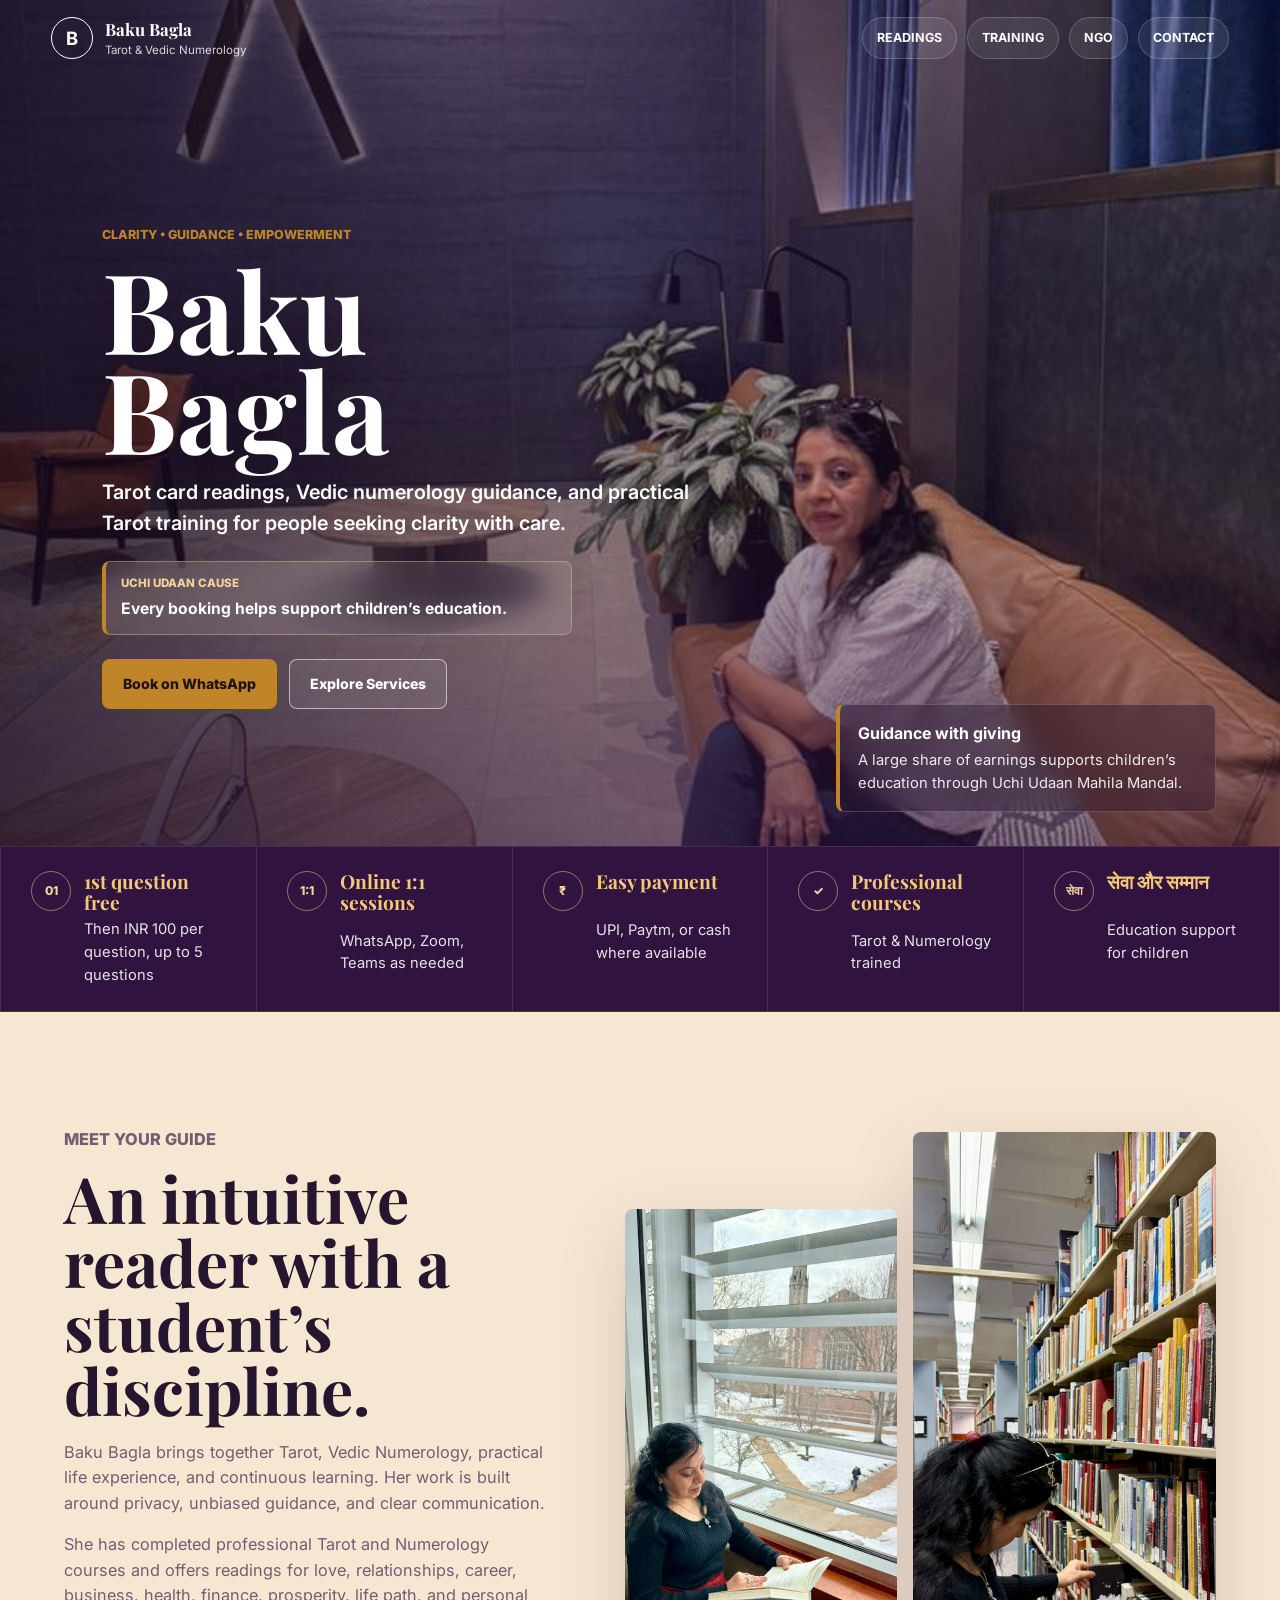
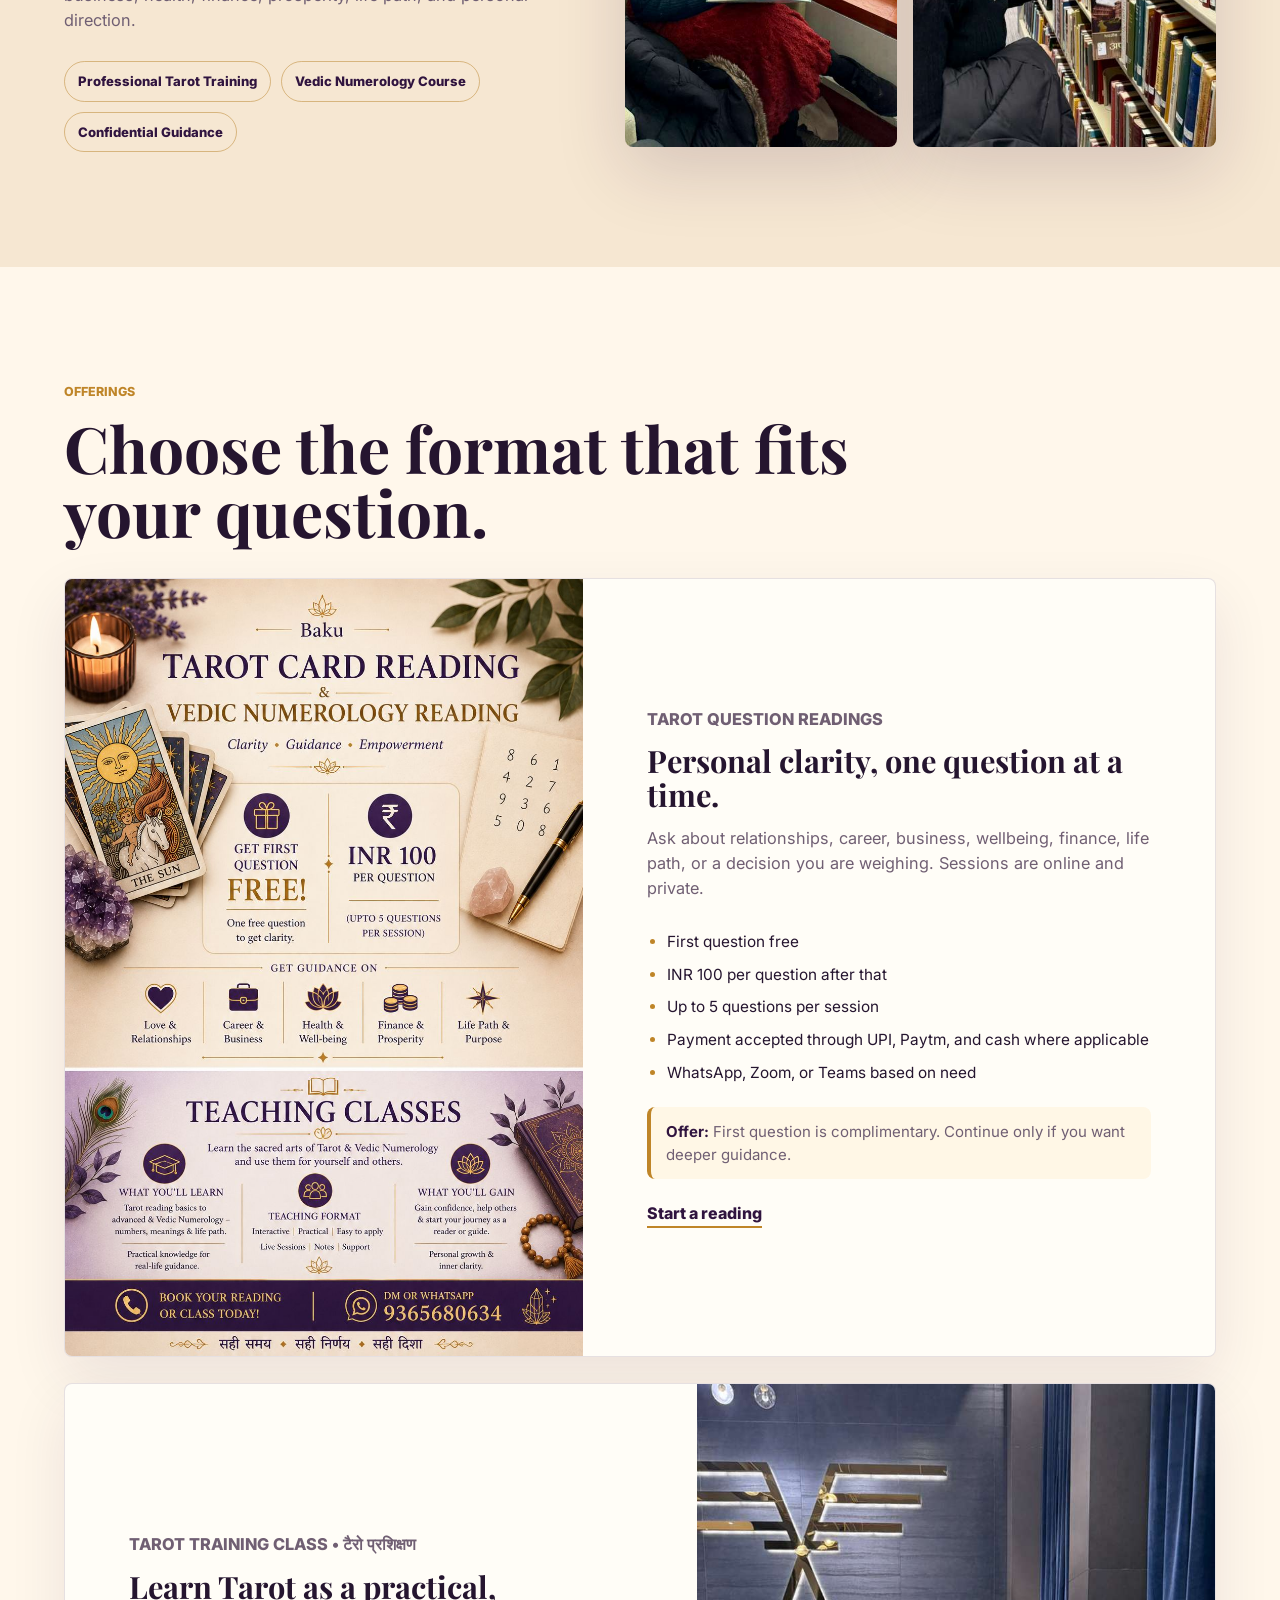
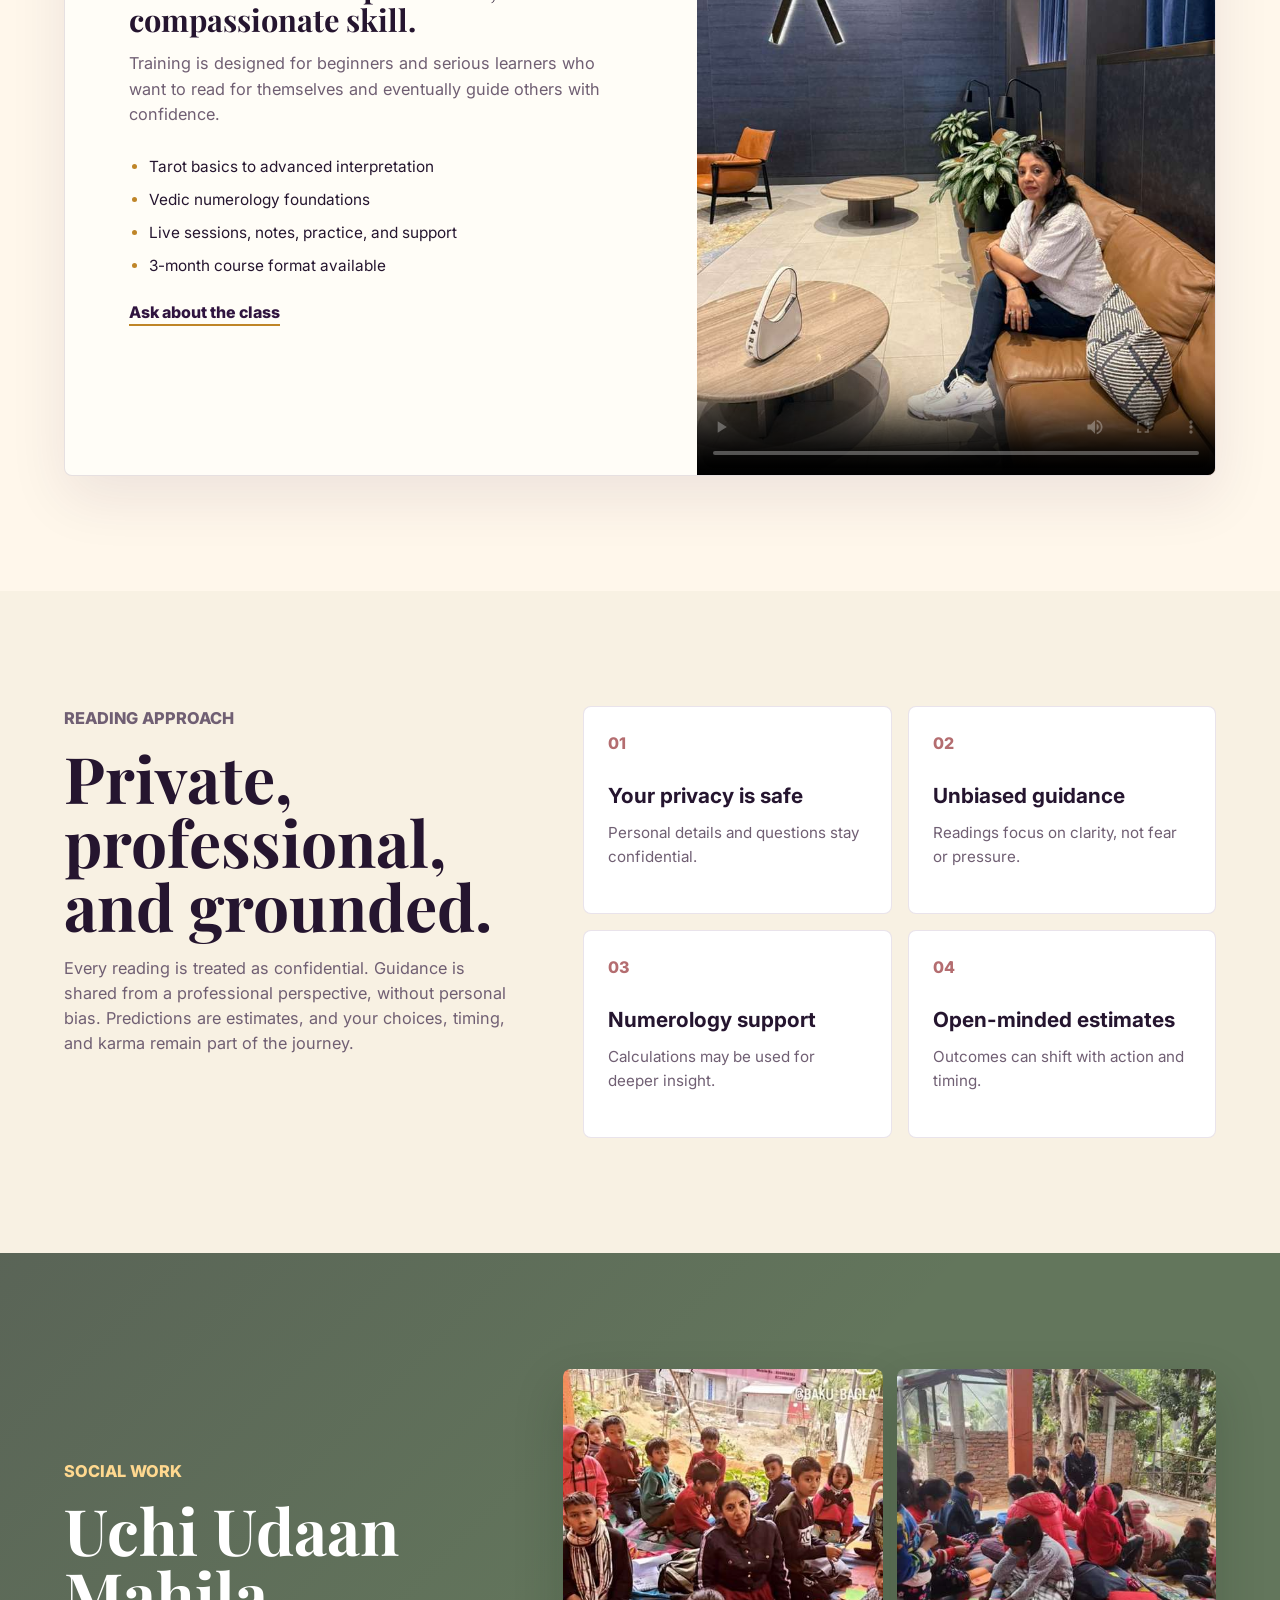
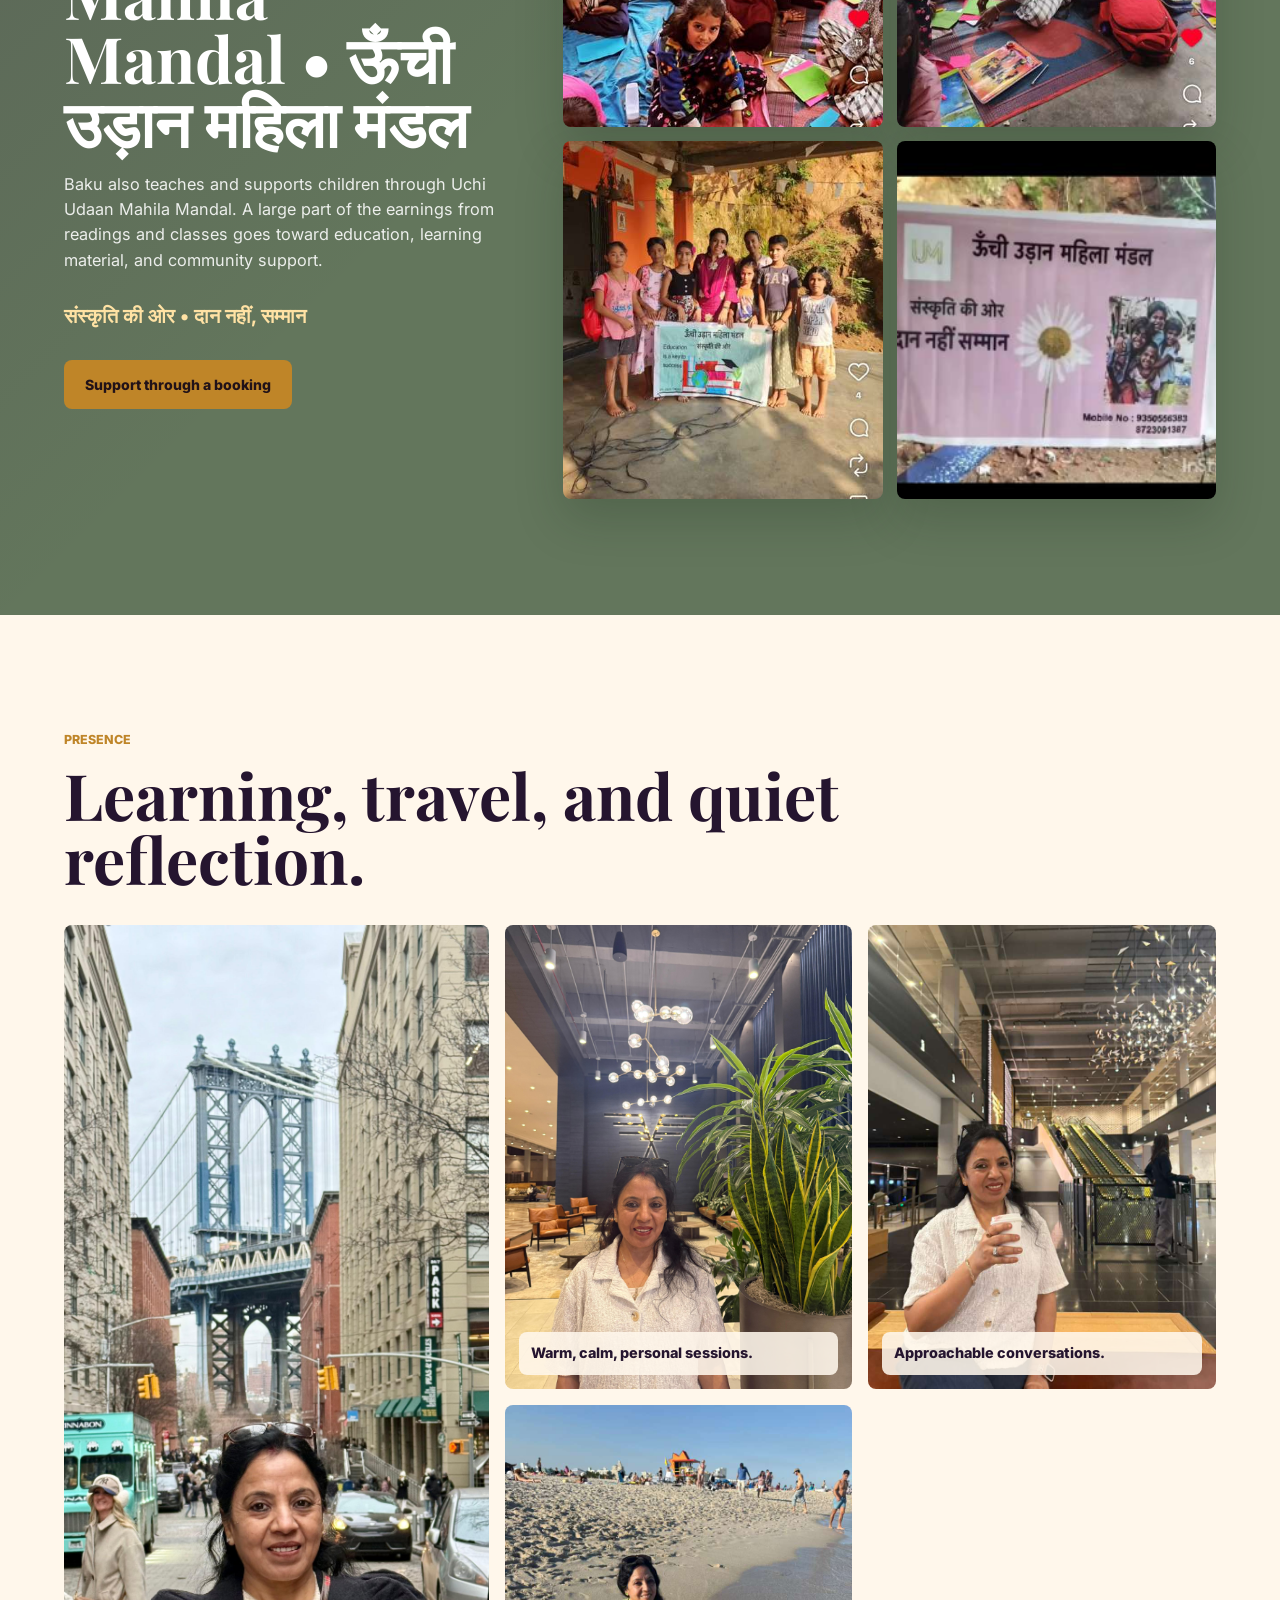
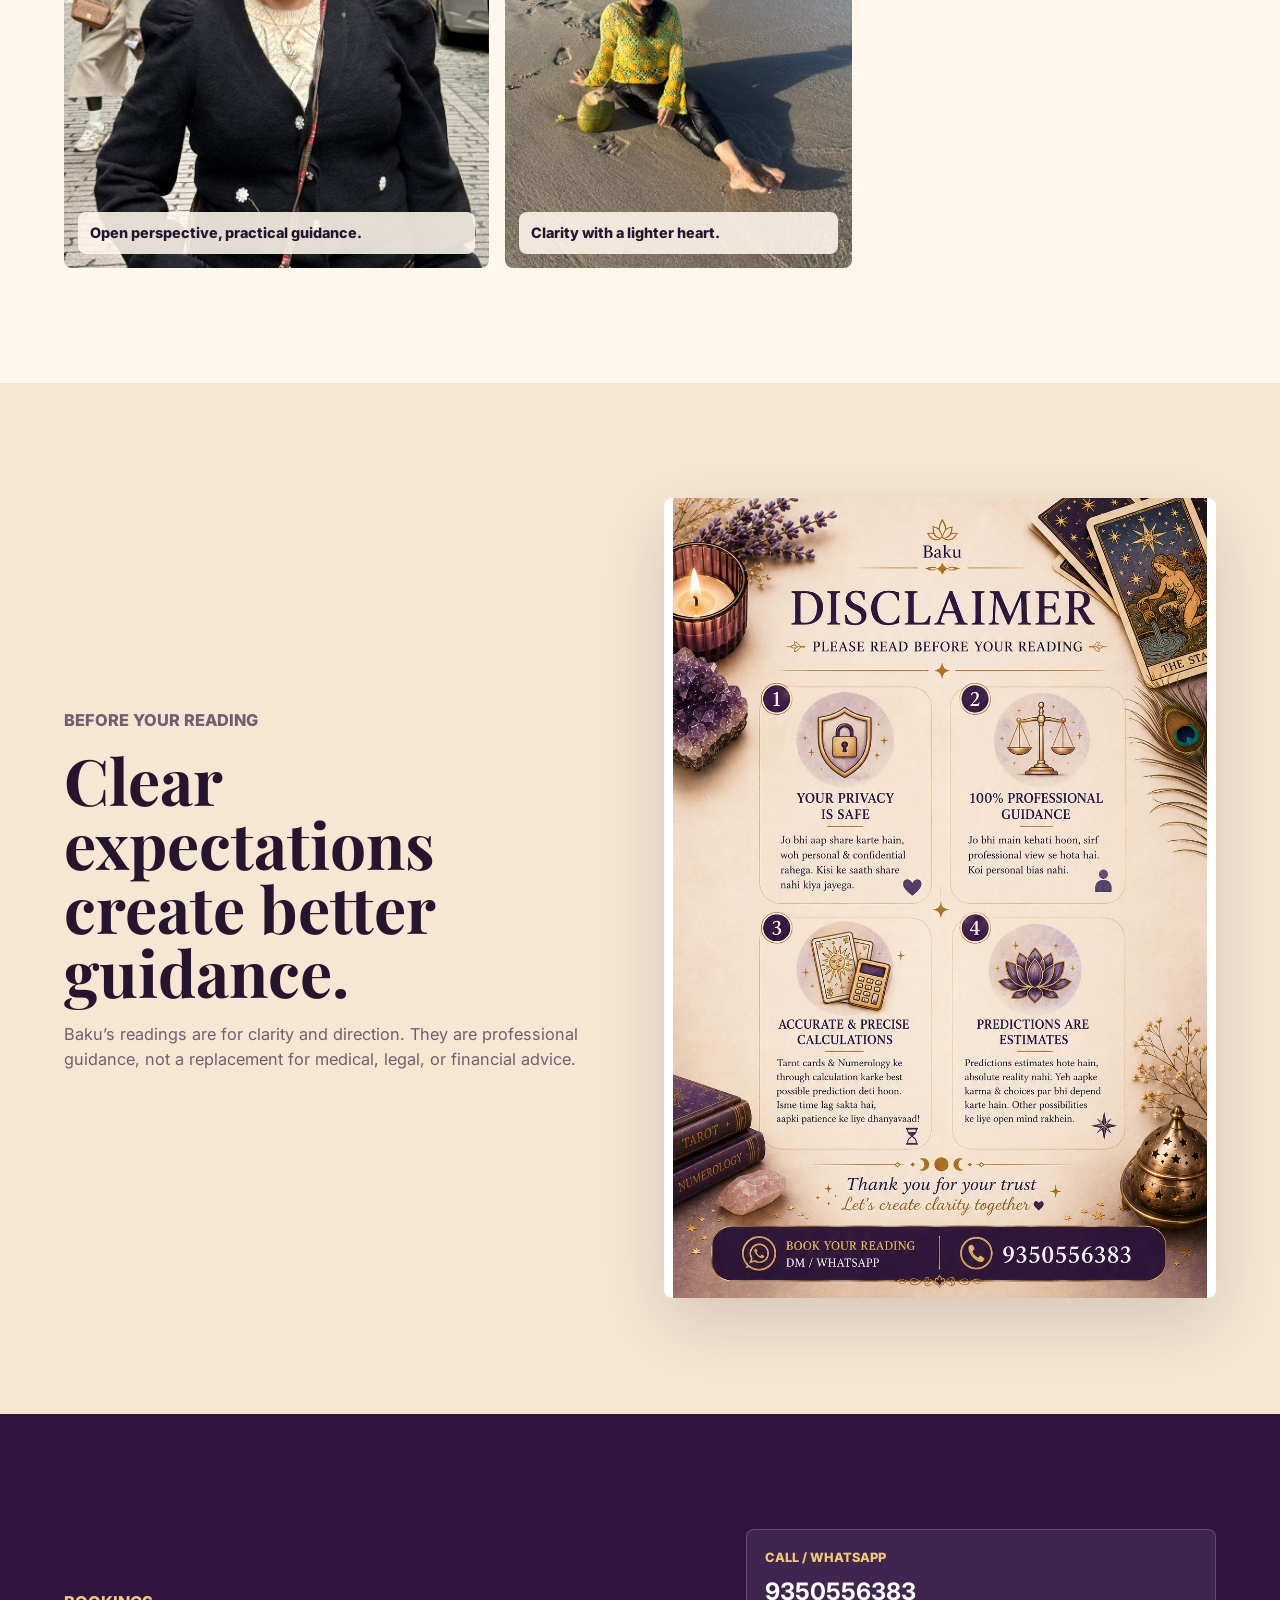
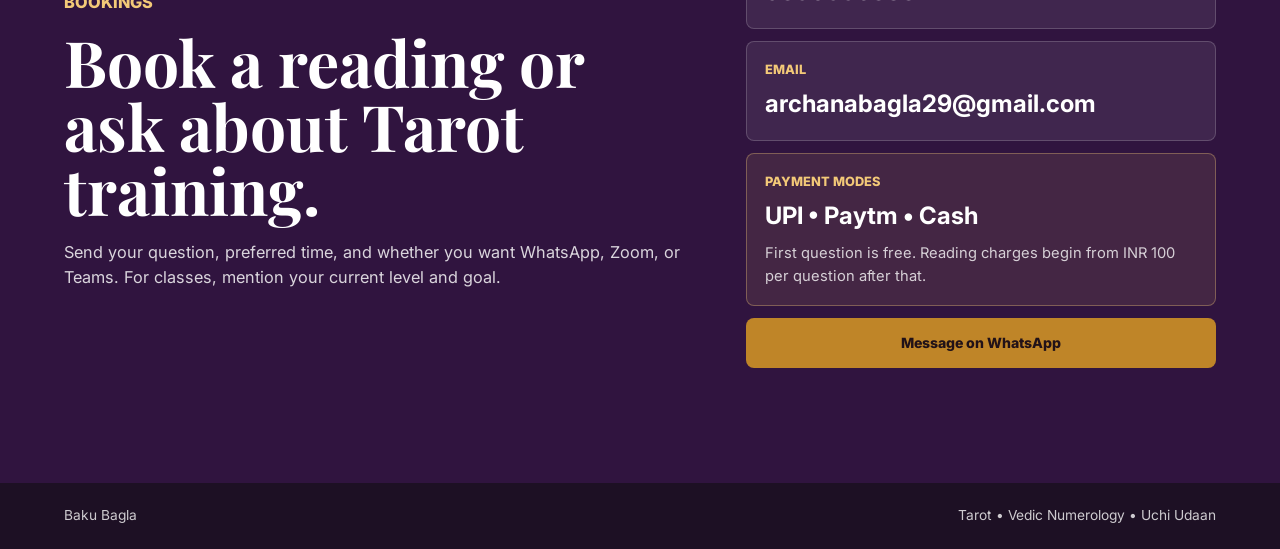
==== public/index.html @ fc8aed07 "Fix Vercel static entrypoint" ====
<!doctype html>
<html lang="en">
  <head>
    <meta charset="utf-8" />
    <meta name="viewport" content="width=device-width, initial-scale=1" />
    <title>Baku Bagla | Tarot & Vedic Numerology</title>
    <meta
      name="description"
      content="Book online 1:1 Tarot card readings, Vedic numerology guidance, and Tarot training classes with Baku Bagla."
    />
    <link rel="preconnect" href="https://fonts.googleapis.com" />
    <link rel="preconnect" href="https://fonts.gstatic.com" crossorigin />
    <link
      href="https://fonts.googleapis.com/css2?family=Inter:wght@400;500;600;700;800&family=Playfair+Display:wght@600;700;800&display=swap"
      rel="stylesheet"
    />
    <link rel="stylesheet" href="styles.css" />
  </head>
  <body>
    <header class="site-header" data-header>
      <a class="brand" href="#top" aria-label="Baku Bagla home">
        <span class="brand-mark">B</span>
        <span>
          <strong>Baku Bagla</strong>
          <small>Tarot & Vedic Numerology</small>
        </span>
      </a>
      <button class="nav-toggle" type="button" aria-expanded="false" aria-controls="site-nav">
        <span></span>
        <span></span>
      </button>
      <nav class="site-nav" id="site-nav">
        <a href="#readings">Readings</a>
        <a href="#training">Training</a>
        <a href="#ngo">NGO</a>
        <a href="#contact">Contact</a>
      </nav>
    </header>

    <main id="top">
      <section class="hero" aria-labelledby="hero-title">
        <picture>
          <source srcset="assets/baku-lounge.jpeg" media="(min-width: 760px)" />
          <img src="assets/baku-lounge.jpeg" alt="Baku Bagla seated in a warm lounge setting" />
        </picture>
        <div class="hero-overlay"></div>
        <div class="hero-content">
          <p class="eyebrow">Clarity • Guidance • Empowerment</p>
          <h1 id="hero-title"><span>Baku</span> <span>Bagla</span></h1>
          <p class="hero-subtitle">
            Tarot card readings, Vedic numerology guidance, and practical Tarot training for people seeking clarity with care.
          </p>
          <div class="hero-cause">
            <span>Uchi Udaan cause</span>
            <strong>Every booking helps support children’s education.</strong>
          </div>
          <div class="hero-actions">
            <a class="button primary" href="https://wa.me/919350556383">Book on WhatsApp</a>
            <a class="button secondary" href="#services">Explore Services</a>
          </div>
        </div>
        <div class="hero-note" aria-label="Social purpose">
          <strong>Guidance with giving</strong>
          <span>A large share of earnings supports children’s education through Uchi Udaan Mahila Mandal.</span>
        </div>
      </section>

      <section class="quick-strip" aria-label="Highlights">
        <div>
          <span class="strip-icon">01</span>
          <strong>1st question free</strong>
          <span>Then INR 100 per question, up to 5 questions</span>
        </div>
        <div>
          <span class="strip-icon">1:1</span>
          <strong>Online 1:1 sessions</strong>
          <span>WhatsApp, Zoom, Teams as needed</span>
        </div>
        <div>
          <span class="strip-icon">₹</span>
          <strong>Easy payment</strong>
          <span>UPI, Paytm, or cash where available</span>
        </div>
        <div>
          <span class="strip-icon">✓</span>
          <strong>Professional courses</strong>
          <span>Tarot & Numerology trained</span>
        </div>
        <div>
          <span class="strip-icon">सेवा</span>
          <strong>सेवा और सम्मान</strong>
          <span>Education support for children</span>
        </div>
      </section>

      <section class="section intro-section" aria-labelledby="intro-title">
        <div class="section-copy">
          <p class="eyebrow">Meet your guide</p>
          <h2 id="intro-title">An intuitive reader with a student’s discipline.</h2>
          <p>
            Baku Bagla brings together Tarot, Vedic Numerology, practical life experience, and continuous learning. Her work is built around privacy, unbiased guidance, and clear communication.
          </p>
          <p>
            She has completed professional Tarot and Numerology courses and offers readings for love, relationships, career, business, health, finance, prosperity, life path, and personal direction.
          </p>
          <div class="credential-row">
            <span>Professional Tarot Training</span>
            <span>Vedic Numerology Course</span>
            <span>Confidential Guidance</span>
          </div>
        </div>
        <div class="portrait-pair">
          <img src="assets/baku-reading-window.jpeg" alt="Baku Bagla reading a book by a window" />
          <img src="assets/baku-library-shelves.jpeg" alt="Baku Bagla browsing books in a library" />
        </div>
      </section>

      <section class="section services-section" id="services" aria-labelledby="services-title">
        <div class="section-heading">
          <p class="eyebrow">Offerings</p>
          <h2 id="services-title">Choose the format that fits your question.</h2>
        </div>

        <div class="service-grid">
          <article class="service-card" id="readings">
            <div class="service-media">
              <img src="assets/services-poster.jpg" alt="Tarot card reading and Vedic numerology reading poster" />
            </div>
            <div class="service-body">
              <p class="service-label">Tarot Question Readings</p>
              <h3>Personal clarity, one question at a time.</h3>
              <p>
                Ask about relationships, career, business, wellbeing, finance, life path, or a decision you are weighing. Sessions are online and private.
              </p>
              <ul>
                <li>First question free</li>
                <li>INR 100 per question after that</li>
                <li>Up to 5 questions per session</li>
                <li>Payment accepted through UPI, Paytm, and cash where applicable</li>
                <li>WhatsApp, Zoom, or Teams based on need</li>
              </ul>
              <div class="pricing-note">
                <strong>Offer:</strong> First question is complimentary. Continue only if you want deeper guidance.
              </div>
              <a class="text-link" href="https://wa.me/919350556383">Start a reading</a>
            </div>
          </article>

          <article class="service-card" id="training">
            <div class="service-media">
              <video controls preload="metadata" poster="assets/baku-lounge.jpeg">
                <source src="assets/baku-video.mp4" type="video/mp4" />
              </video>
            </div>
            <div class="service-body">
              <p class="service-label">Tarot Training Class • टैरो प्रशिक्षण</p>
              <h3>Learn Tarot as a practical, compassionate skill.</h3>
              <p>
                Training is designed for beginners and serious learners who want to read for themselves and eventually guide others with confidence.
              </p>
              <ul>
                <li>Tarot basics to advanced interpretation</li>
                <li>Vedic numerology foundations</li>
                <li>Live sessions, notes, practice, and support</li>
                <li>3-month course format available</li>
              </ul>
              <a class="text-link" href="mailto:archanabagla29@gmail.com?subject=Tarot%20Training%20Class">Ask about the class</a>
            </div>
          </article>
        </div>
      </section>

      <section class="section process-section" aria-labelledby="process-title">
        <div class="process-copy">
          <p class="eyebrow">Reading approach</p>
          <h2 id="process-title">Private, professional, and grounded.</h2>
          <p>
            Every reading is treated as confidential. Guidance is shared from a professional perspective, without personal bias. Predictions are estimates, and your choices, timing, and karma remain part of the journey.
          </p>
        </div>
        <div class="principles">
          <div>
            <span>01</span>
            <strong>Your privacy is safe</strong>
            <p>Personal details and questions stay confidential.</p>
          </div>
          <div>
            <span>02</span>
            <strong>Unbiased guidance</strong>
            <p>Readings focus on clarity, not fear or pressure.</p>
          </div>
          <div>
            <span>03</span>
            <strong>Numerology support</strong>
            <p>Calculations may be used for deeper insight.</p>
          </div>
          <div>
            <span>04</span>
            <strong>Open-minded estimates</strong>
            <p>Outcomes can shift with action and timing.</p>
          </div>
        </div>
      </section>

      <section class="ngo-section" id="ngo" aria-labelledby="ngo-title">
        <div class="ngo-copy">
          <p class="eyebrow">Social work</p>
          <h2 id="ngo-title">Uchi Udaan Mahila Mandal • ऊँची उड़ान महिला मंडल</h2>
          <p>
            Baku also teaches and supports children through Uchi Udaan Mahila Mandal. A large part of the earnings from readings and classes goes toward education, learning material, and community support.
          </p>
          <p class="hindi-line">संस्कृति की ओर • दान नहीं, सम्मान</p>
          <a class="button primary" href="#contact">Support through a booking</a>
        </div>
        <div class="ngo-gallery">
          <img src="assets/ngo-kids-banner.jpeg" alt="Baku Bagla with children at Uchi Udaan Mahila Mandal" />
          <img src="assets/ngo-classroom.jpeg" alt="Children studying in an outdoor class" />
          <img src="assets/ngo-group.jpeg" alt="Children holding an Uchi Udaan Mahila Mandal banner" />
          <img src="assets/ngo-banner.png" alt="Uchi Udaan Mahila Mandal banner" />
        </div>
      </section>

      <section class="section gallery-section" aria-labelledby="gallery-title">
        <div class="section-heading">
          <p class="eyebrow">Presence</p>
          <h2 id="gallery-title">Learning, travel, and quiet reflection.</h2>
        </div>
        <div class="gallery-grid">
          <figure class="wide">
            <img src="assets/baku-city.jpg" alt="Baku Bagla in a city street near a bridge" />
            <figcaption>Open perspective, practical guidance.</figcaption>
          </figure>
          <figure>
            <img src="assets/baku-plants.jpg" alt="Baku Bagla near indoor plants" />
            <figcaption>Warm, calm, personal sessions.</figcaption>
          </figure>
          <figure>
            <img src="assets/baku-cafe.jpeg" alt="Baku Bagla seated with coffee" />
            <figcaption>Approachable conversations.</figcaption>
          </figure>
          <figure>
            <img src="assets/baku-beach.jpeg" alt="Baku Bagla sitting near the ocean" />
            <figcaption>Clarity with a lighter heart.</figcaption>
          </figure>
        </div>
      </section>

      <section class="section poster-section" aria-labelledby="poster-title">
        <div class="poster-copy">
          <p class="eyebrow">Before your reading</p>
          <h2 id="poster-title">Clear expectations create better guidance.</h2>
          <p>
            Baku’s readings are for clarity and direction. They are professional guidance, not a replacement for medical, legal, or financial advice.
          </p>
        </div>
        <img src="assets/disclaimer-poster.jpg" alt="Reading disclaimer poster with privacy and guidance principles" />
      </section>

      <section class="contact-section" id="contact" aria-labelledby="contact-title">
        <div>
          <p class="eyebrow">Bookings</p>
          <h2 id="contact-title">Book a reading or ask about Tarot training.</h2>
          <p>
            Send your question, preferred time, and whether you want WhatsApp, Zoom, or Teams. For classes, mention your current level and goal.
          </p>
        </div>
        <div class="contact-panel">
          <a href="tel:+919350556383">
            <span>Call / WhatsApp</span>
            <strong>9350556383</strong>
          </a>
          <a href="mailto:archanabagla29@gmail.com">
            <span>Email</span>
            <strong>archanabagla29@gmail.com</strong>
          </a>
          <div class="payment-box">
            <span>Payment Modes</span>
            <strong>UPI • Paytm • Cash</strong>
            <p>First question is free. Reading charges begin from INR 100 per question after that.</p>
          </div>
          <a href="https://wa.me/919350556383" class="button primary">Message on WhatsApp</a>
        </div>
      </section>
    </main>

    <footer class="site-footer">
      <span>Baku Bagla</span>
      <span>Tarot • Vedic Numerology • Uchi Udaan</span>
    </footer>

    <script src="script.js"></script>
  </body>
</html>
---- public/styles.css ----
:root {
  --ink: #25152f;
  --muted: #705f73;
  --cream: #fff7eb;
  --paper: #f6e7d2;
  --card: #fffdf7;
  --plum: #30143f;
  --plum-soft: #5a2b67;
  --lavender: #d9c5e6;
  --gold: #bf8528;
  --gold-soft: #f1d29b;
  --sage: #63765c;
  --rose: #b46d70;
  --white: #ffffff;
  --shadow: 0 24px 70px rgba(48, 20, 63, 0.16);
  --radius: 8px;
  color-scheme: light;
}

* {
  box-sizing: border-box;
}

html {
  scroll-behavior: smooth;
}

body {
  margin: 0;
  background: var(--cream);
  color: var(--ink);
  font-family: "Inter", -apple-system, BlinkMacSystemFont, "Segoe UI", sans-serif;
  line-height: 1.55;
  text-rendering: optimizeLegibility;
  -webkit-font-smoothing: antialiased;
}

body.nav-open {
  overflow: hidden;
}

img,
video {
  display: block;
  max-width: 100%;
}

a {
  color: inherit;
  text-decoration: none;
}

.site-header {
  position: fixed;
  inset: 0 0 auto;
  z-index: 20;
  display: flex;
  align-items: center;
  justify-content: space-between;
  gap: 24px;
  padding: 16px clamp(18px, 4vw, 54px);
  color: var(--white);
  transition: background 180ms ease, box-shadow 180ms ease, color 180ms ease;
}

.site-header.is-scrolled,
.site-header.nav-visible {
  background: rgba(255, 247, 235, 0.94);
  box-shadow: 0 12px 36px rgba(35, 19, 45, 0.12);
  color: var(--ink);
  backdrop-filter: blur(18px);
}

.brand {
  display: inline-flex;
  align-items: center;
  gap: 12px;
  min-width: 0;
}

.brand-mark {
  display: grid;
  width: 42px;
  height: 42px;
  place-items: center;
  border: 1px solid currentColor;
  border-radius: 50%;
  font-size: 1.15rem;
  font-weight: 700;
}

.brand strong,
.brand small {
  display: block;
}

.brand strong {
  font-size: 1.05rem;
  letter-spacing: 0;
}

.brand small {
  color: currentColor;
  font-size: 0.72rem;
  opacity: 0.82;
}

.site-nav {
  display: flex;
  align-items: center;
  gap: 10px;
  font-size: 0.78rem;
  font-weight: 700;
  text-transform: uppercase;
}

.site-nav a {
  position: relative;
  border: 1px solid rgba(255, 255, 255, 0.2);
  border-radius: 999px;
  padding: 10px 14px;
  background: rgba(255, 255, 255, 0.08);
  transition: background 180ms ease, border-color 180ms ease, color 180ms ease, transform 180ms ease;
}

.site-header.is-scrolled .site-nav a,
.site-header.nav-visible .site-nav a {
  border-color: rgba(48, 20, 63, 0.12);
  background: rgba(255, 255, 255, 0.62);
}

.site-nav a:hover,
.site-nav a:focus-visible {
  border-color: rgba(191, 133, 40, 0.7);
  background: var(--gold);
  color: #1f1028;
  transform: translateY(-1px);
}

.nav-toggle {
  display: none;
  width: 44px;
  height: 44px;
  border: 1px solid currentColor;
  border-radius: 50%;
  background: transparent;
  color: inherit;
}

.nav-toggle span {
  display: block;
  width: 17px;
  height: 2px;
  margin: 5px auto;
  background: currentColor;
}

.hero {
  position: relative;
  display: grid;
  min-height: 94svh;
  overflow: hidden;
  isolation: isolate;
}

.hero picture,
.hero picture img {
  position: absolute;
  inset: 0;
  width: 100%;
  height: 100%;
}

.hero picture img {
  object-fit: cover;
  object-position: center 56%;
}

.hero-overlay {
  position: absolute;
  inset: 0;
  z-index: 1;
  background:
    linear-gradient(90deg, rgba(22, 9, 31, 0.78), rgba(48, 20, 63, 0.44) 54%, rgba(48, 20, 63, 0.18)),
    linear-gradient(0deg, rgba(48, 20, 63, 0.4), transparent 40%);
}

.hero-content {
  position: relative;
  z-index: 2;
  align-self: center;
  width: min(610px, calc(100% - 36px));
  margin-left: clamp(18px, 8vw, 112px);
  padding-top: 88px;
  color: var(--white);
}

.eyebrow {
  margin: 0 0 14px;
  color: var(--gold);
  font-size: 0.78rem;
  font-weight: 800;
  letter-spacing: 0;
  text-transform: uppercase;
}

h1,
h2,
h3,
p {
  margin-top: 0;
}

h1,
h2,
h3,
.brand strong {
  font-family: "Playfair Display", Georgia, serif;
}

h1 {
  margin-bottom: 18px;
  font-size: clamp(4rem, 8.7vw, 7.35rem);
  line-height: 0.9;
  text-shadow: 0 18px 44px rgba(21, 10, 28, 0.36);
}

h1 span {
  display: block;
}

h2 {
  margin-bottom: 18px;
  font-size: clamp(2rem, 5vw, 4.6rem);
  line-height: 1;
}

h3 {
  margin-bottom: 14px;
  font-size: clamp(1.45rem, 2.4vw, 2.35rem);
  line-height: 1.1;
}

.hero-subtitle {
  width: min(650px, 100%);
  margin-bottom: 28px;
  font-size: clamp(1.05rem, 1.55vw, 1.35rem);
  font-weight: 600;
}

.hero-cause {
  display: grid;
  gap: 4px;
  width: min(470px, 100%);
  margin: -6px 0 24px;
  border: 1px solid rgba(241, 210, 155, 0.36);
  border-left: 4px solid var(--gold);
  border-radius: var(--radius);
  padding: 13px 15px;
  background: rgba(255, 247, 235, 0.12);
  backdrop-filter: blur(12px);
}

.hero-cause span {
  color: var(--gold-soft);
  font-size: 0.72rem;
  font-weight: 800;
  text-transform: uppercase;
}

.hero-cause strong {
  color: var(--white);
  font-size: 0.98rem;
}

.hero-actions,
.contact-panel {
  display: flex;
  flex-wrap: wrap;
  gap: 12px;
  align-items: center;
}

.button {
  display: inline-flex;
  min-height: 48px;
  align-items: center;
  justify-content: center;
  border: 1px solid transparent;
  border-radius: var(--radius);
  padding: 13px 20px;
  font-size: 0.88rem;
  font-weight: 800;
}

.button.primary {
  background: var(--gold);
  color: #211218;
}

.button.secondary {
  border-color: rgba(255, 255, 255, 0.56);
  background: rgba(255, 255, 255, 0.08);
  color: var(--white);
}

.hero-note {
  position: absolute;
  right: clamp(18px, 5vw, 72px);
  bottom: 34px;
  z-index: 2;
  width: min(380px, calc(100% - 36px));
  border: 1px solid rgba(255, 255, 255, 0.18);
  border-left: 4px solid var(--gold);
  border-radius: var(--radius);
  padding: 16px 18px;
  background: rgba(36, 18, 45, 0.42);
  color: var(--white);
  backdrop-filter: blur(12px);
}

.hero-note strong,
.hero-note span {
  display: block;
}

.hero-note strong {
  margin-bottom: 4px;
}

.hero-note span {
  font-size: 0.92rem;
  opacity: 0.9;
}

.quick-strip {
  display: grid;
  grid-template-columns: repeat(5, minmax(0, 1fr));
  gap: 1px;
  padding: 1px;
  background: #4d2a5a;
  color: var(--white);
}

.quick-strip div {
  display: grid;
  grid-template-columns: auto 1fr;
  column-gap: 13px;
  min-height: 122px;
  padding: 24px clamp(16px, 2.5vw, 30px);
  background: var(--plum);
}

.quick-strip strong,
.quick-strip span {
  display: block;
}

.strip-icon {
  grid-row: span 2;
  display: grid !important;
  width: 40px;
  height: 40px;
  place-items: center;
  border: 1px solid rgba(241, 210, 155, 0.5);
  border-radius: 50%;
  color: var(--gold-soft);
  font-size: 0.76rem;
  font-weight: 800;
}

.quick-strip strong {
  margin-bottom: 5px;
  color: #f3c978;
  font-family: "Playfair Display", Georgia, serif;
  font-size: clamp(1rem, 1.5vw, 1.28rem);
  line-height: 1.1;
}

.quick-strip span {
  font-size: 0.92rem;
  opacity: 0.88;
}

.quick-strip .strip-icon {
  font-size: 0.76rem;
  opacity: 1;
}

.section {
  padding: clamp(70px, 9vw, 126px) clamp(18px, 5vw, 72px);
}

.section-heading {
  width: min(840px, 100%);
  margin-bottom: 34px;
}

.intro-section {
  display: grid;
  grid-template-columns: minmax(0, 0.9fr) minmax(340px, 1.1fr);
  gap: clamp(36px, 6vw, 84px);
  align-items: center;
  background: var(--paper);
}

.section-copy {
  max-width: 660px;
}

.section-copy p,
.service-body p,
.process-copy p,
.ngo-copy p,
.poster-copy p,
.contact-section p {
  color: var(--muted);
  font-size: 1.02rem;
}

.credential-row {
  display: flex;
  flex-wrap: wrap;
  gap: 10px;
  margin-top: 28px;
}

.credential-row span {
  border: 1px solid rgba(185, 131, 45, 0.5);
  border-radius: 999px;
  padding: 9px 13px;
  color: var(--plum);
  font-size: 0.82rem;
  font-weight: 800;
}

.portrait-pair {
  display: grid;
  grid-template-columns: 0.9fr 1fr;
  gap: 16px;
  align-items: end;
}

.portrait-pair img {
  width: 100%;
  height: clamp(360px, 48vw, 620px);
  border-radius: var(--radius);
  box-shadow: var(--shadow);
  object-fit: cover;
}

.portrait-pair img:first-child {
  height: clamp(300px, 42vw, 540px);
}

.services-section {
  background: var(--cream);
}

.service-grid {
  display: grid;
  gap: 26px;
}

.service-card {
  display: grid;
  grid-template-columns: minmax(280px, 0.82fr) minmax(0, 1fr);
  min-height: 520px;
  overflow: hidden;
  border: 1px solid rgba(53, 23, 68, 0.12);
  border-radius: var(--radius);
  background: var(--card);
  box-shadow: 0 22px 58px rgba(53, 23, 68, 0.09);
}

.service-card:nth-child(even) {
  grid-template-columns: minmax(0, 1fr) minmax(280px, 0.82fr);
}

.service-card:nth-child(even) .service-media {
  order: 2;
}

.service-media img,
.service-media video {
  width: 100%;
  height: 100%;
  min-height: 480px;
  object-fit: cover;
}

.service-body {
  display: flex;
  flex-direction: column;
  justify-content: center;
  padding: clamp(28px, 5vw, 66px);
}

.service-label {
  margin-bottom: 12px;
  color: var(--gold);
  font-size: 0.78rem;
  font-weight: 800;
  text-transform: uppercase;
}

.service-body ul {
  display: grid;
  gap: 9px;
  margin: 12px 0 22px;
  padding-left: 20px;
  color: var(--ink);
  font-size: 0.96rem;
}

.service-body li::marker {
  color: var(--gold);
}

.pricing-note {
  margin: 0 0 22px;
  border-left: 4px solid var(--gold);
  border-radius: var(--radius);
  padding: 13px 15px;
  background: #fff7e6;
  color: var(--muted);
  font-size: 0.94rem;
}

.pricing-note strong {
  color: var(--plum);
}

.text-link {
  width: fit-content;
  border-bottom: 2px solid var(--gold);
  color: var(--plum);
  font-weight: 800;
}

.process-section {
  display: grid;
  grid-template-columns: minmax(0, 0.72fr) minmax(0, 1fr);
  gap: clamp(28px, 5vw, 70px);
  align-items: start;
  background: #f8f1e3;
}

.process-copy {
  position: sticky;
  top: 108px;
}

.principles {
  display: grid;
  grid-template-columns: repeat(2, minmax(0, 1fr));
  gap: 16px;
}

.principles div {
  min-height: 208px;
  border: 1px solid rgba(90, 44, 104, 0.13);
  border-radius: var(--radius);
  padding: 24px;
  background: var(--white);
}

.principles span {
  display: block;
  margin-bottom: 24px;
  color: var(--rose);
  font-weight: 800;
}

.principles strong {
  display: block;
  margin-bottom: 9px;
  font-size: 1.3rem;
}

.principles p {
  margin: 0;
  color: var(--muted);
  font-size: 0.95rem;
}

.gallery-section {
  background: var(--cream);
}

.gallery-grid {
  display: grid;
  grid-template-columns: 1.1fr 0.9fr 0.9fr;
  gap: 16px;
}

.gallery-grid figure {
  position: relative;
  min-height: 420px;
  margin: 0;
  overflow: hidden;
  border-radius: var(--radius);
  background: #ddd0bf;
}

.gallery-grid .wide {
  grid-row: span 2;
  min-height: 856px;
}

.gallery-grid img {
  width: 100%;
  height: 100%;
  object-fit: cover;
}

.gallery-grid figcaption {
  position: absolute;
  right: 14px;
  bottom: 14px;
  left: 14px;
  border-radius: var(--radius);
  background: rgba(255, 248, 236, 0.88);
  padding: 10px 12px;
  color: var(--ink);
  font-size: 0.9rem;
  font-weight: 800;
}

.ngo-section {
  display: grid;
  grid-template-columns: minmax(300px, 0.8fr) minmax(0, 1.2fr);
  gap: clamp(30px, 5vw, 78px);
  align-items: center;
  padding: clamp(70px, 9vw, 126px) clamp(18px, 5vw, 72px);
  background:
    linear-gradient(135deg, rgba(48, 20, 63, 0.18), transparent 44%),
    var(--sage);
  color: var(--white);
}

.ngo-copy {
  max-width: 620px;
}

.ngo-copy .eyebrow {
  color: #ffd88f;
}

.ngo-copy p {
  color: rgba(255, 255, 255, 0.88);
}

.hindi-line {
  margin: 28px 0;
  color: #ffe2a4 !important;
  font-size: 1.24rem !important;
  font-weight: 700;
}

.ngo-gallery {
  display: grid;
  grid-template-columns: repeat(2, minmax(0, 1fr));
  gap: 14px;
}

.ngo-gallery img {
  width: 100%;
  height: clamp(220px, 28vw, 390px);
  border-radius: var(--radius);
  object-fit: cover;
  box-shadow: 0 20px 48px rgba(23, 43, 25, 0.22);
}

.poster-section {
  display: grid;
  grid-template-columns: minmax(0, 0.74fr) minmax(320px, 0.78fr);
  gap: clamp(30px, 6vw, 84px);
  align-items: center;
  background: var(--paper);
}

.poster-section img {
  width: 100%;
  max-height: 800px;
  border-radius: var(--radius);
  box-shadow: var(--shadow);
  object-fit: contain;
  background: var(--white);
}

.contact-section {
  display: grid;
  grid-template-columns: minmax(0, 0.92fr) minmax(320px, 0.7fr);
  gap: clamp(28px, 5vw, 74px);
  align-items: center;
  padding: clamp(70px, 9vw, 126px) clamp(18px, 5vw, 72px);
  background: var(--plum);
  color: var(--white);
}

.contact-section .eyebrow {
  color: #f3c978;
}

.contact-section p {
  max-width: 720px;
  color: rgba(255, 255, 255, 0.82);
}

.contact-panel {
  display: grid;
  gap: 12px;
}

.contact-panel a:not(.button) {
  display: block;
  border: 1px solid rgba(255, 255, 255, 0.18);
  border-radius: var(--radius);
  padding: 18px;
  background: rgba(255, 255, 255, 0.08);
}

.payment-box {
  border: 1px solid rgba(243, 201, 120, 0.34);
  border-radius: var(--radius);
  padding: 18px;
  background: rgba(243, 201, 120, 0.1);
}

.contact-panel span,
.contact-panel strong,
.payment-box span,
.payment-box strong {
  display: block;
}

.contact-panel span,
.payment-box span {
  margin-bottom: 5px;
  color: #f3c978;
  font-size: 0.8rem;
  font-weight: 800;
  text-transform: uppercase;
}

.contact-panel strong,
.payment-box strong {
  overflow-wrap: anywhere;
  font-size: clamp(1.15rem, 2vw, 1.5rem);
}

.payment-box p {
  margin: 8px 0 0;
  color: rgba(255, 255, 255, 0.78);
  font-size: 0.92rem;
}

.site-footer {
  display: flex;
  flex-wrap: wrap;
  justify-content: space-between;
  gap: 14px;
  padding: 22px clamp(18px, 5vw, 72px);
  background: #1d1024;
  color: rgba(255, 255, 255, 0.78);
  font-size: 0.86rem;
}

@media (max-width: 980px) {
  .quick-strip,
  .intro-section,
  .process-section,
  .ngo-section,
  .poster-section,
  .contact-section {
    grid-template-columns: 1fr;
  }

  .quick-strip {
    grid-template-columns: repeat(3, 1fr);
  }

  .process-copy {
    position: static;
  }

  .service-card,
  .service-card:nth-child(even) {
    grid-template-columns: 1fr;
  }

  .service-card:nth-child(even) .service-media {
    order: 0;
  }

  .service-media img,
  .service-media video {
    height: min(70vw, 560px);
    min-height: 330px;
  }

  .gallery-grid {
    grid-template-columns: 1fr 1fr;
  }

  .gallery-grid .wide {
    grid-row: auto;
    grid-column: 1 / -1;
    min-height: 580px;
  }
}

@media (max-width: 720px) {
  .site-header {
    padding: 12px 16px;
  }

  .nav-toggle {
    display: inline-block;
    z-index: 22;
  }

  .site-nav {
    position: fixed;
    inset: 0;
    z-index: 21;
    display: grid;
    place-content: center;
    gap: 16px;
    background: rgba(255, 248, 236, 0.98);
    color: var(--ink);
    font-size: 1.08rem;
    opacity: 0;
    pointer-events: none;
    transform: translateY(-10px);
    transition: opacity 180ms ease, transform 180ms ease;
  }

  .site-nav a {
    width: min(280px, calc(100vw - 48px));
    border-color: rgba(48, 20, 63, 0.12);
    padding: 14px 18px;
    background: var(--white);
    text-align: center;
    box-shadow: 0 14px 34px rgba(48, 20, 63, 0.08);
  }

  body.nav-open .site-nav {
    opacity: 1;
    pointer-events: auto;
    transform: translateY(0);
  }

  .hero {
    min-height: 100svh;
  }

  .hero-overlay {
    background:
      linear-gradient(0deg, rgba(20, 9, 29, 0.82), rgba(36, 21, 45, 0.34)),
      linear-gradient(90deg, rgba(20, 9, 29, 0.5), transparent 70%);
  }

  .hero-content {
    align-self: end;
    margin: 0;
    padding: 92px 18px 34px;
    width: 100%;
  }

  h1 {
    font-size: clamp(3.6rem, 16vw, 5.3rem);
  }

  .hero-subtitle {
    margin-bottom: 18px;
    font-size: 1rem;
  }

  .hero-cause {
    margin-bottom: 18px;
    padding: 12px 13px;
  }

  .hero-note {
    display: none;
  }

  .quick-strip {
    grid-template-columns: 1fr;
  }

  .quick-strip div {
    min-height: auto;
    border-right: 0;
    border-bottom: 1px solid rgba(255, 255, 255, 0.14);
    padding: 18px;
  }

  .strip-icon {
    width: 36px;
    height: 36px;
  }

  .portrait-pair,
  .principles,
  .gallery-grid,
  .ngo-gallery {
    grid-template-columns: 1fr;
  }

  .portrait-pair img,
  .portrait-pair img:first-child {
    height: 430px;
  }

  .gallery-grid figure,
  .gallery-grid .wide {
    min-height: 430px;
  }

  .ngo-gallery img {
    height: auto;
    max-height: none;
  }

  .button {
    width: 100%;
  }
}

@media (max-width: 430px) {
  .brand small {
    display: none;
  }

  .hero-actions {
    width: 100%;
  }

  h2 {
    font-size: 2.3rem;
  }

  .button {
    min-height: 46px;
  }

  .section,
  .ngo-section,
  .contact-section {
    padding-right: 16px;
    padding-left: 16px;
  }
}
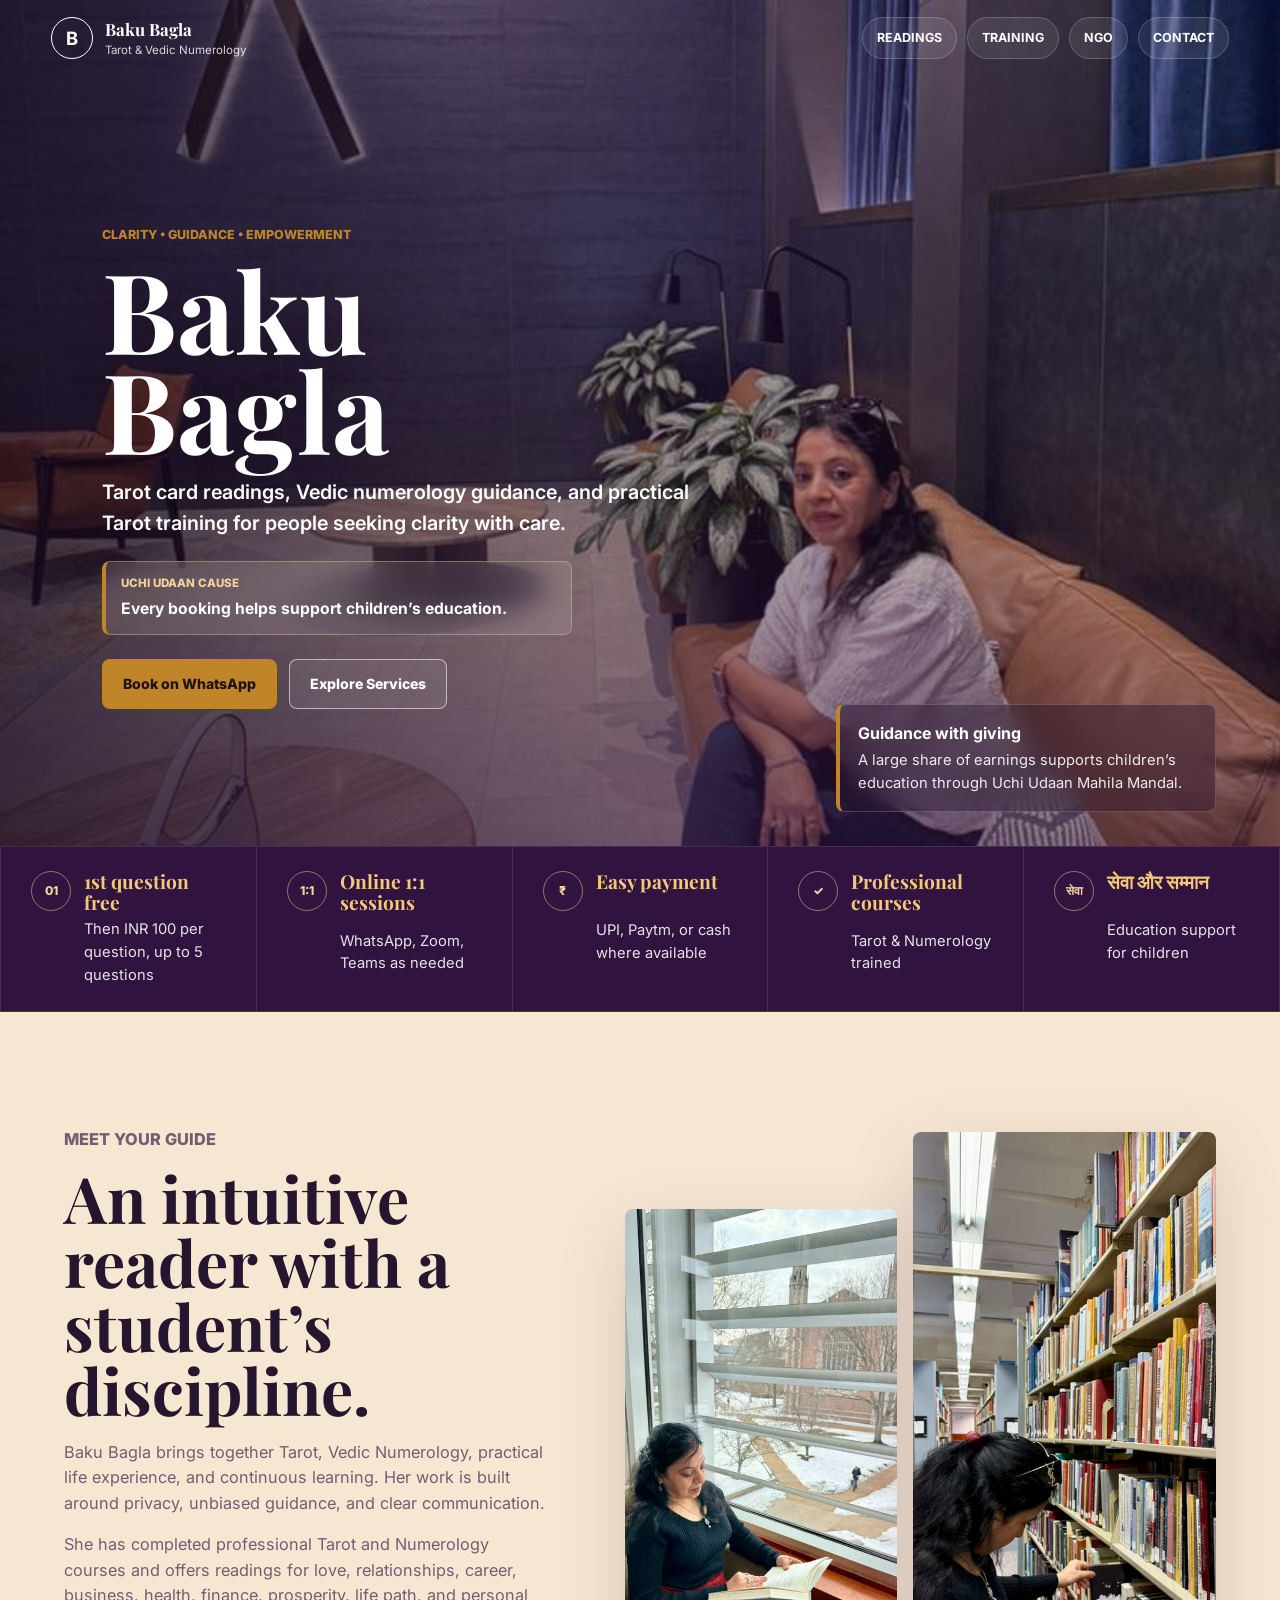
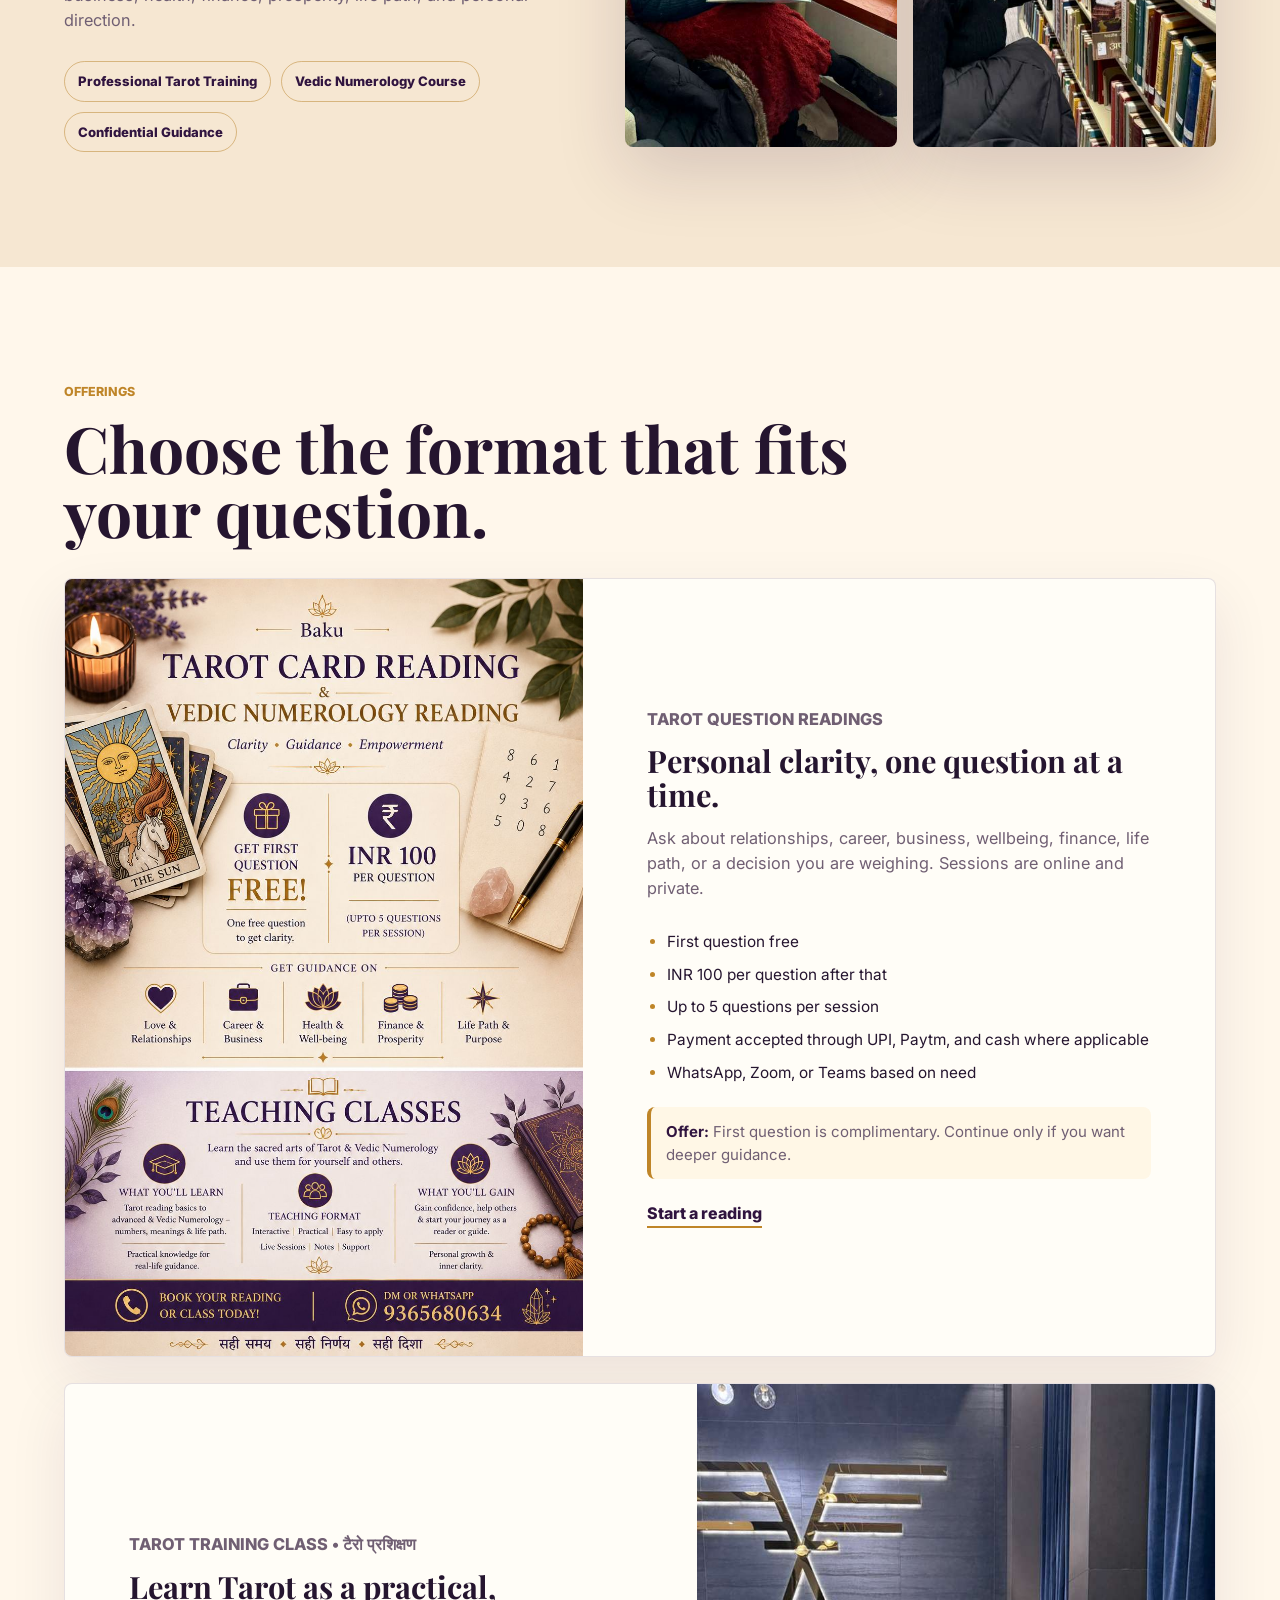
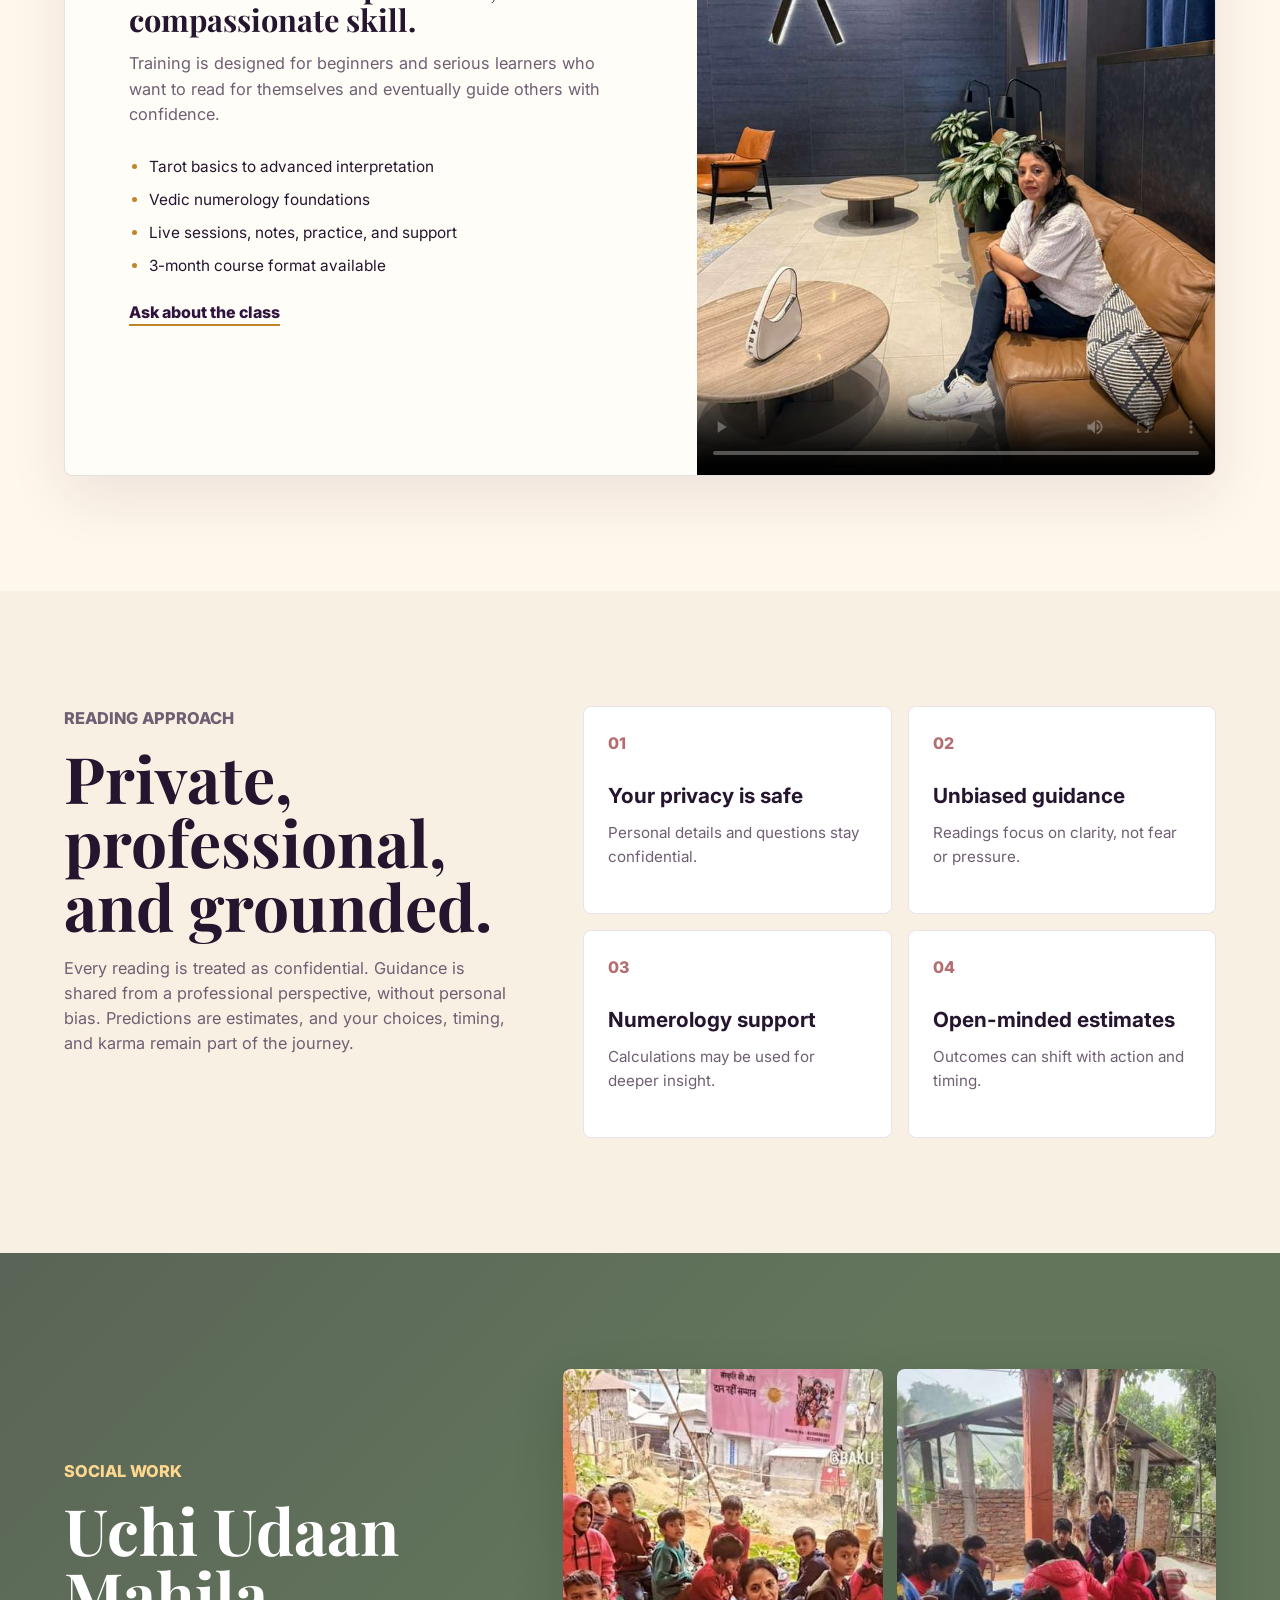
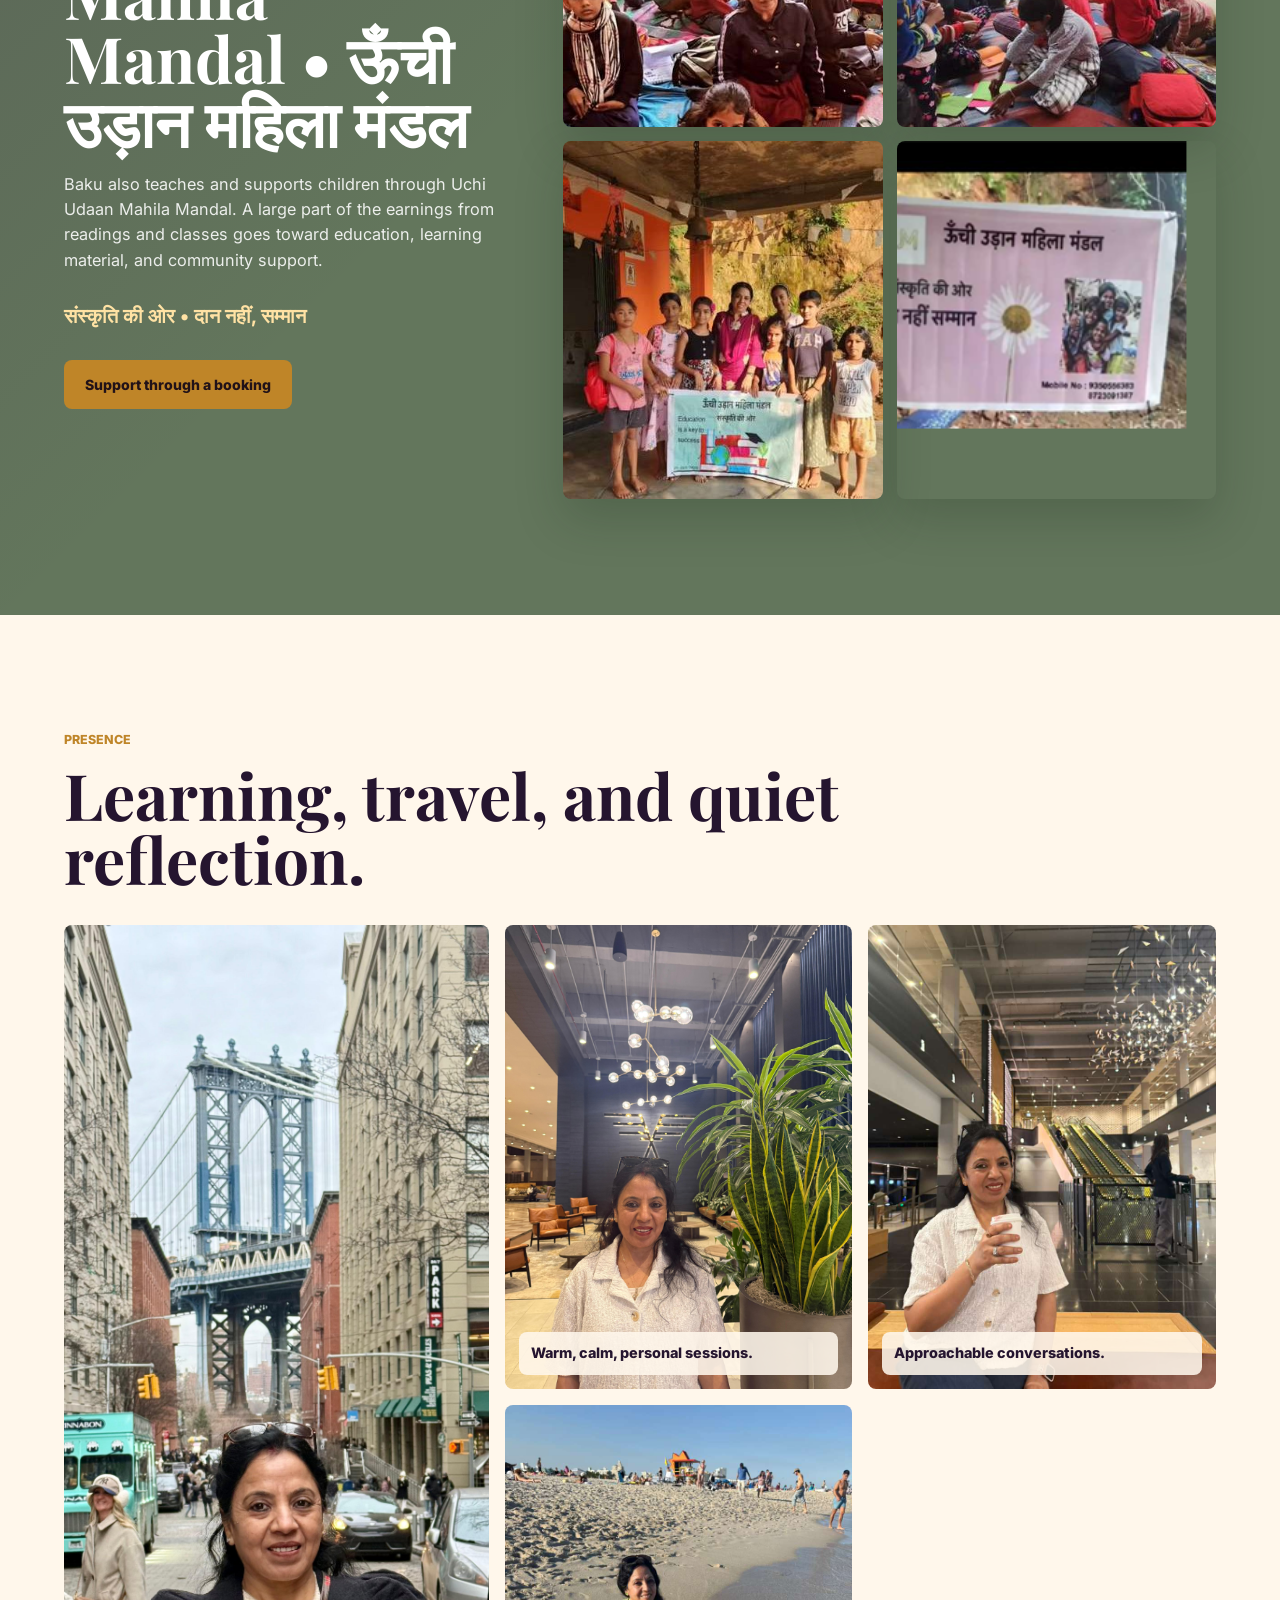
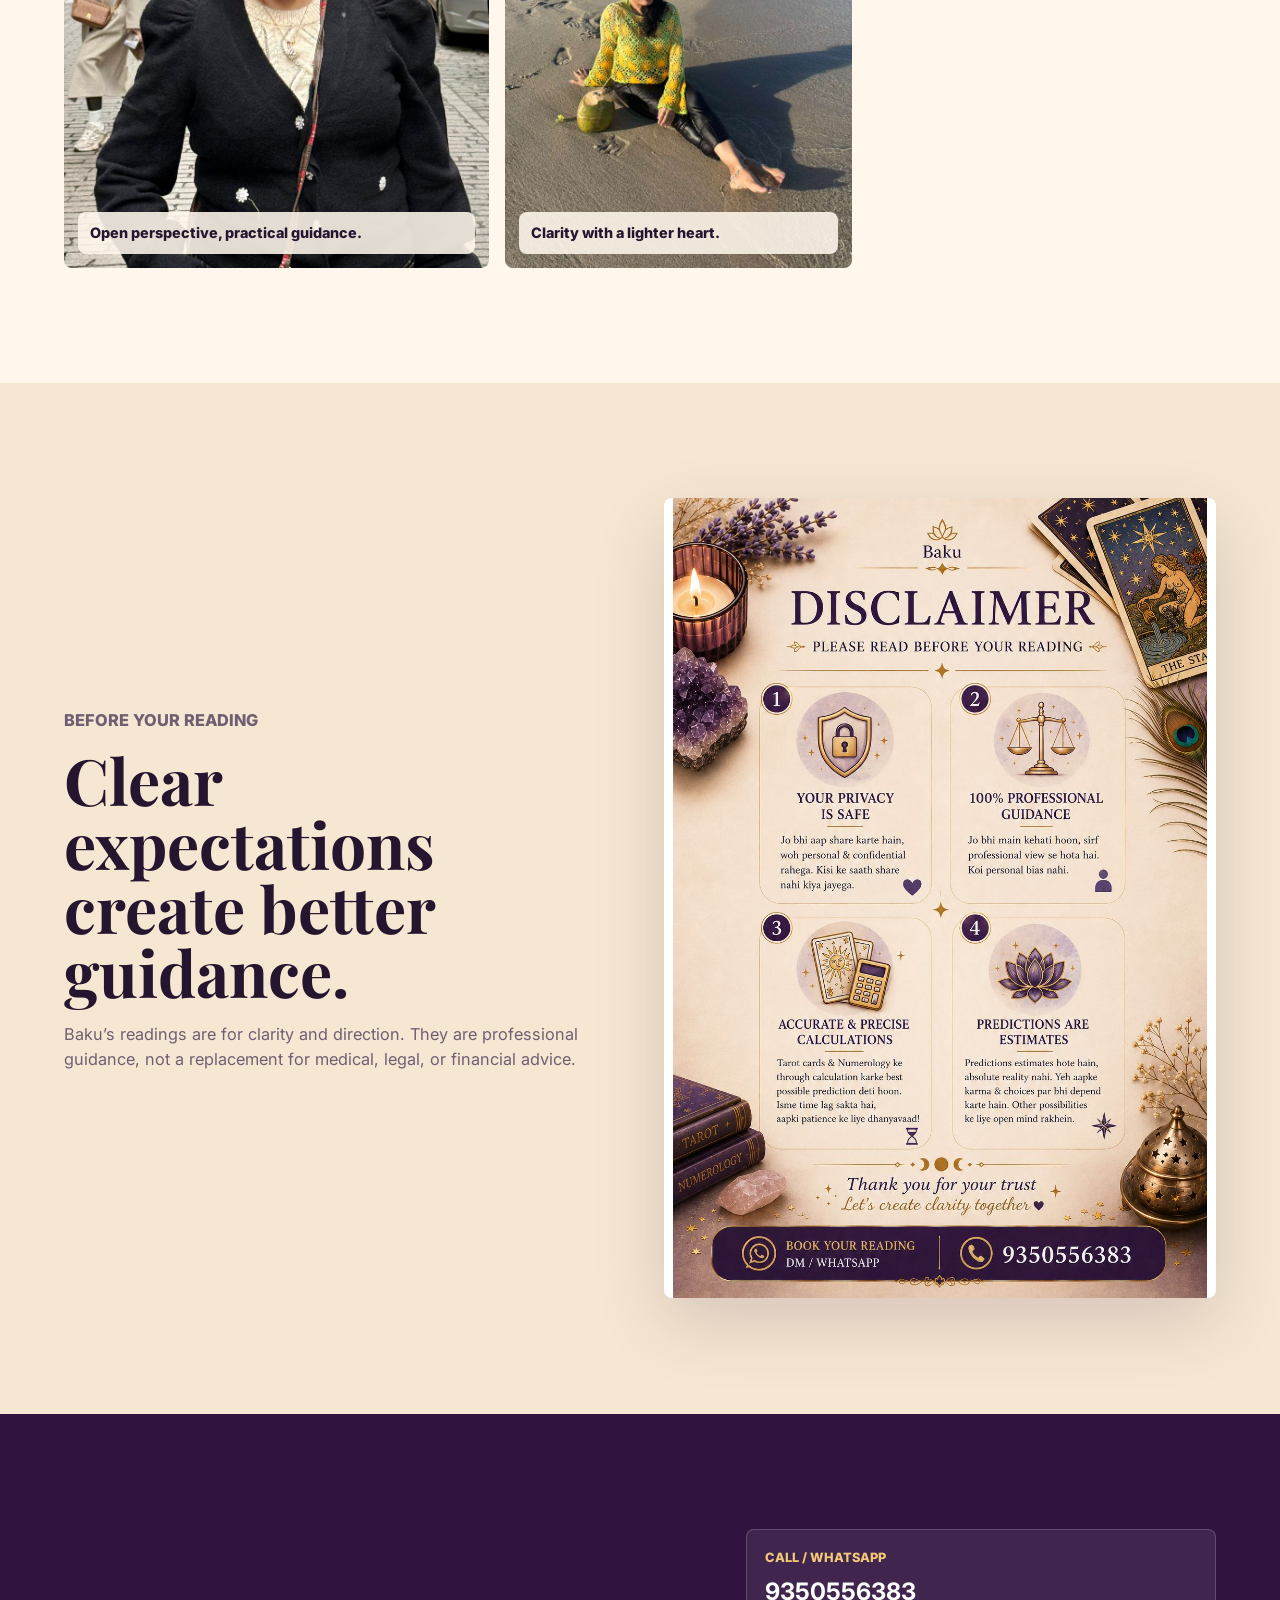
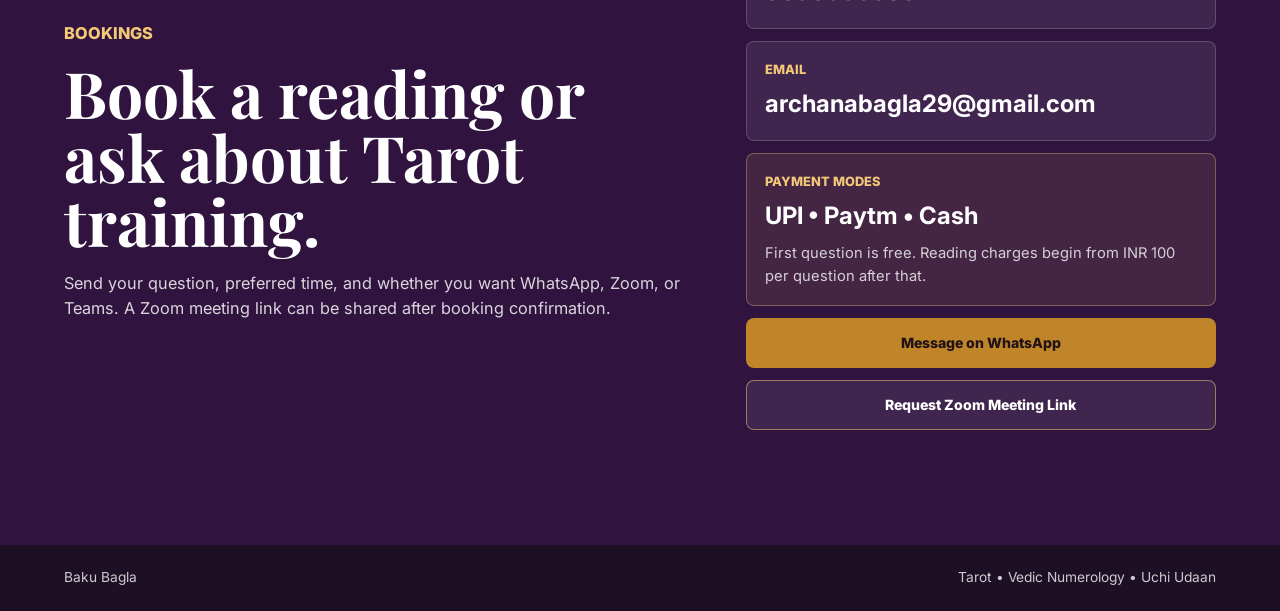
==== commit 18b8df60: "Crop NGO images and add Zoom booking option" ====
--- a/public/index.html
+++ b/public/index.html
@@ -213,10 +213,10 @@
           <a class="button primary" href="#contact">Support through a booking</a>
         </div>
         <div class="ngo-gallery">
-          <img src="assets/ngo-kids-banner.jpeg" alt="Baku Bagla with children at Uchi Udaan Mahila Mandal" />
-          <img src="assets/ngo-classroom.jpeg" alt="Children studying in an outdoor class" />
-          <img src="assets/ngo-group.jpeg" alt="Children holding an Uchi Udaan Mahila Mandal banner" />
-          <img src="assets/ngo-banner.png" alt="Uchi Udaan Mahila Mandal banner" />
+          <img src="assets/ngo-kids-banner-clean.jpeg" alt="Baku Bagla with children at Uchi Udaan Mahila Mandal" />
+          <img src="assets/ngo-classroom-clean.jpeg" alt="Children studying in an outdoor class" />
+          <img src="assets/ngo-group-clean.jpeg" alt="Children holding an Uchi Udaan Mahila Mandal banner" />
+          <img src="assets/ngo-banner-clean.png" alt="Uchi Udaan Mahila Mandal banner" />
         </div>
       </section>
 
@@ -261,7 +261,7 @@
           <p class="eyebrow">Bookings</p>
           <h2 id="contact-title">Book a reading or ask about Tarot training.</h2>
           <p>
-            Send your question, preferred time, and whether you want WhatsApp, Zoom, or Teams. For classes, mention your current level and goal.
+            Send your question, preferred time, and whether you want WhatsApp, Zoom, or Teams. A Zoom meeting link can be shared after booking confirmation.
           </p>
         </div>
         <div class="contact-panel">
@@ -279,6 +279,7 @@
             <p>First question is free. Reading charges begin from INR 100 per question after that.</p>
           </div>
           <a href="https://wa.me/919350556383" class="button primary">Message on WhatsApp</a>
+          <a href="https://wa.me/919350556383?text=Hi%20Baku%2C%20I%20would%20like%20to%20book%20a%20Zoom%20meeting%20for%20my%20reading%20or%20class." class="button secondary contact-zoom">Request Zoom Meeting Link</a>
         </div>
       </section>
     </main>
--- a/public/styles.css
+++ b/public/styles.css
@@ -756,6 +756,12 @@
   font-size: 0.92rem;
 }
 
+.contact-panel .contact-zoom {
+  border-color: rgba(243, 201, 120, 0.52);
+  background: rgba(255, 255, 255, 0.08);
+  color: var(--white);
+}
+
 .site-footer {
   display: flex;
   flex-wrap: wrap;
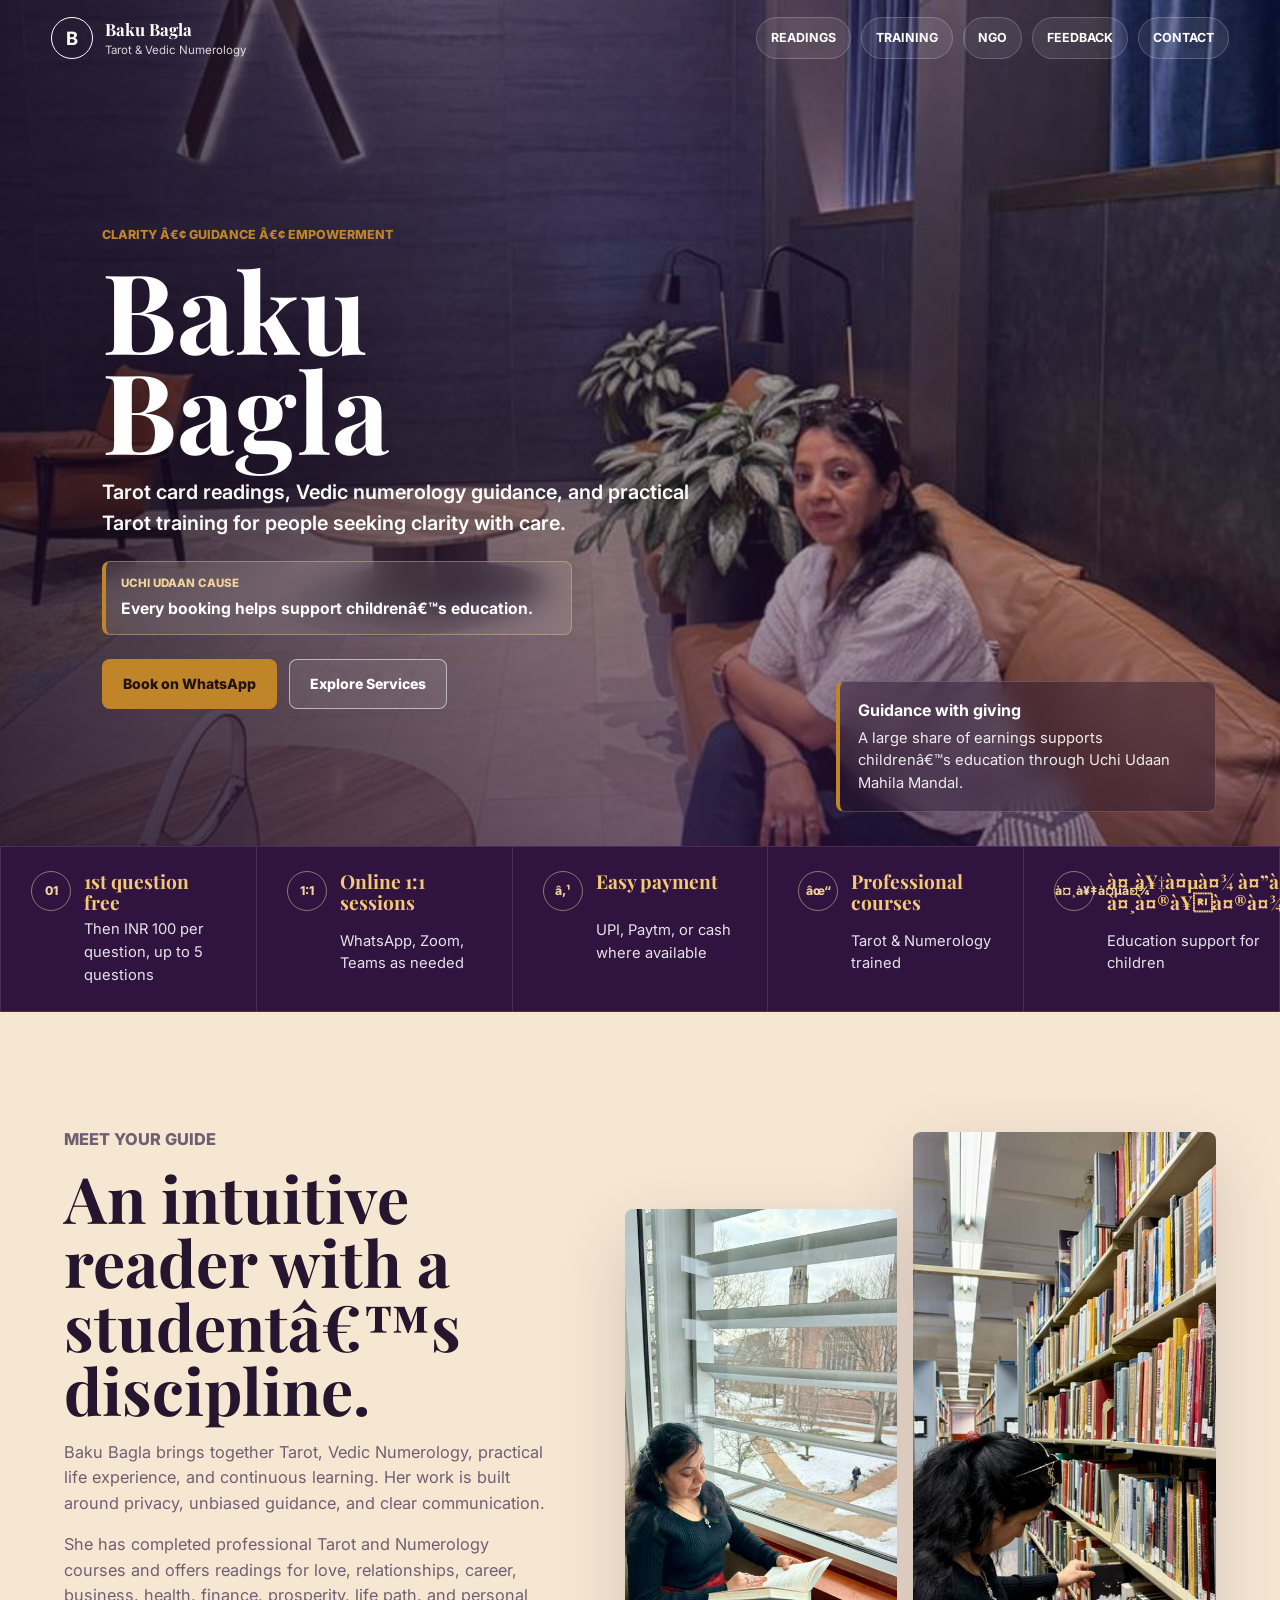
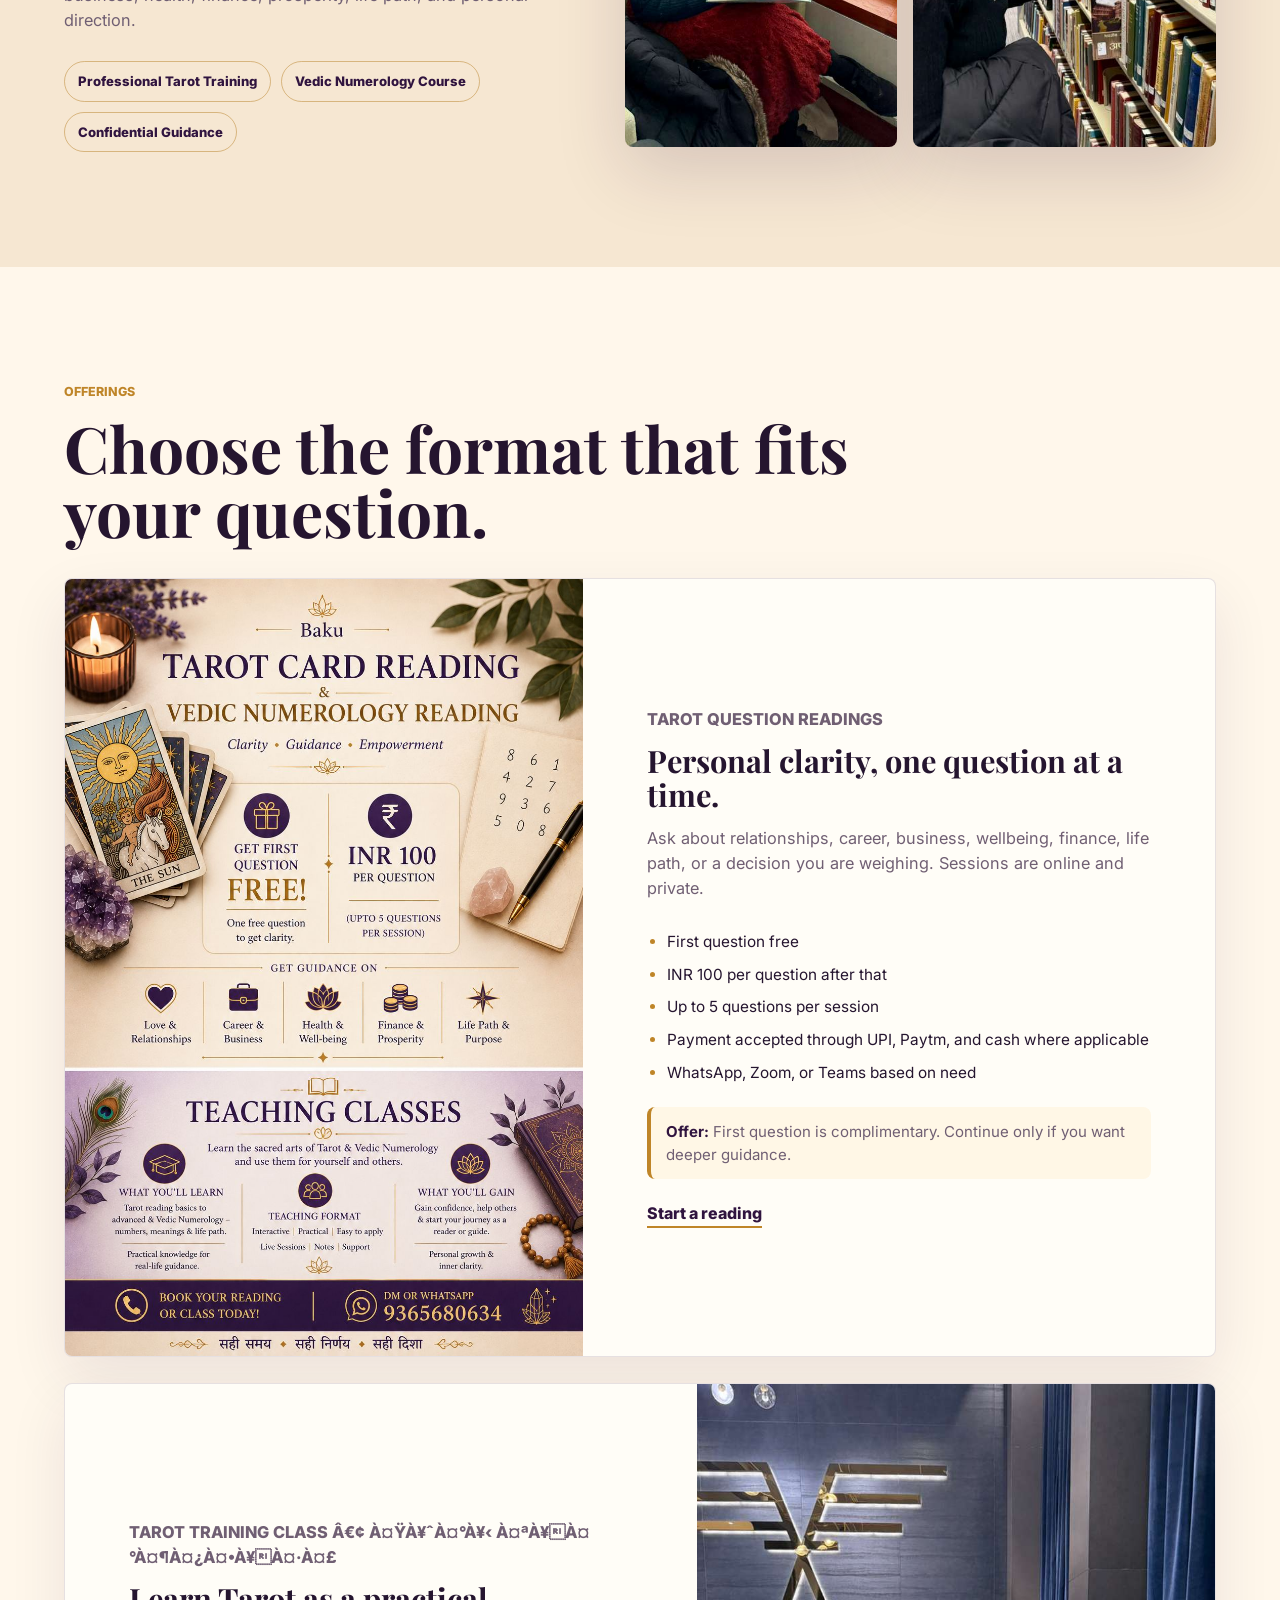
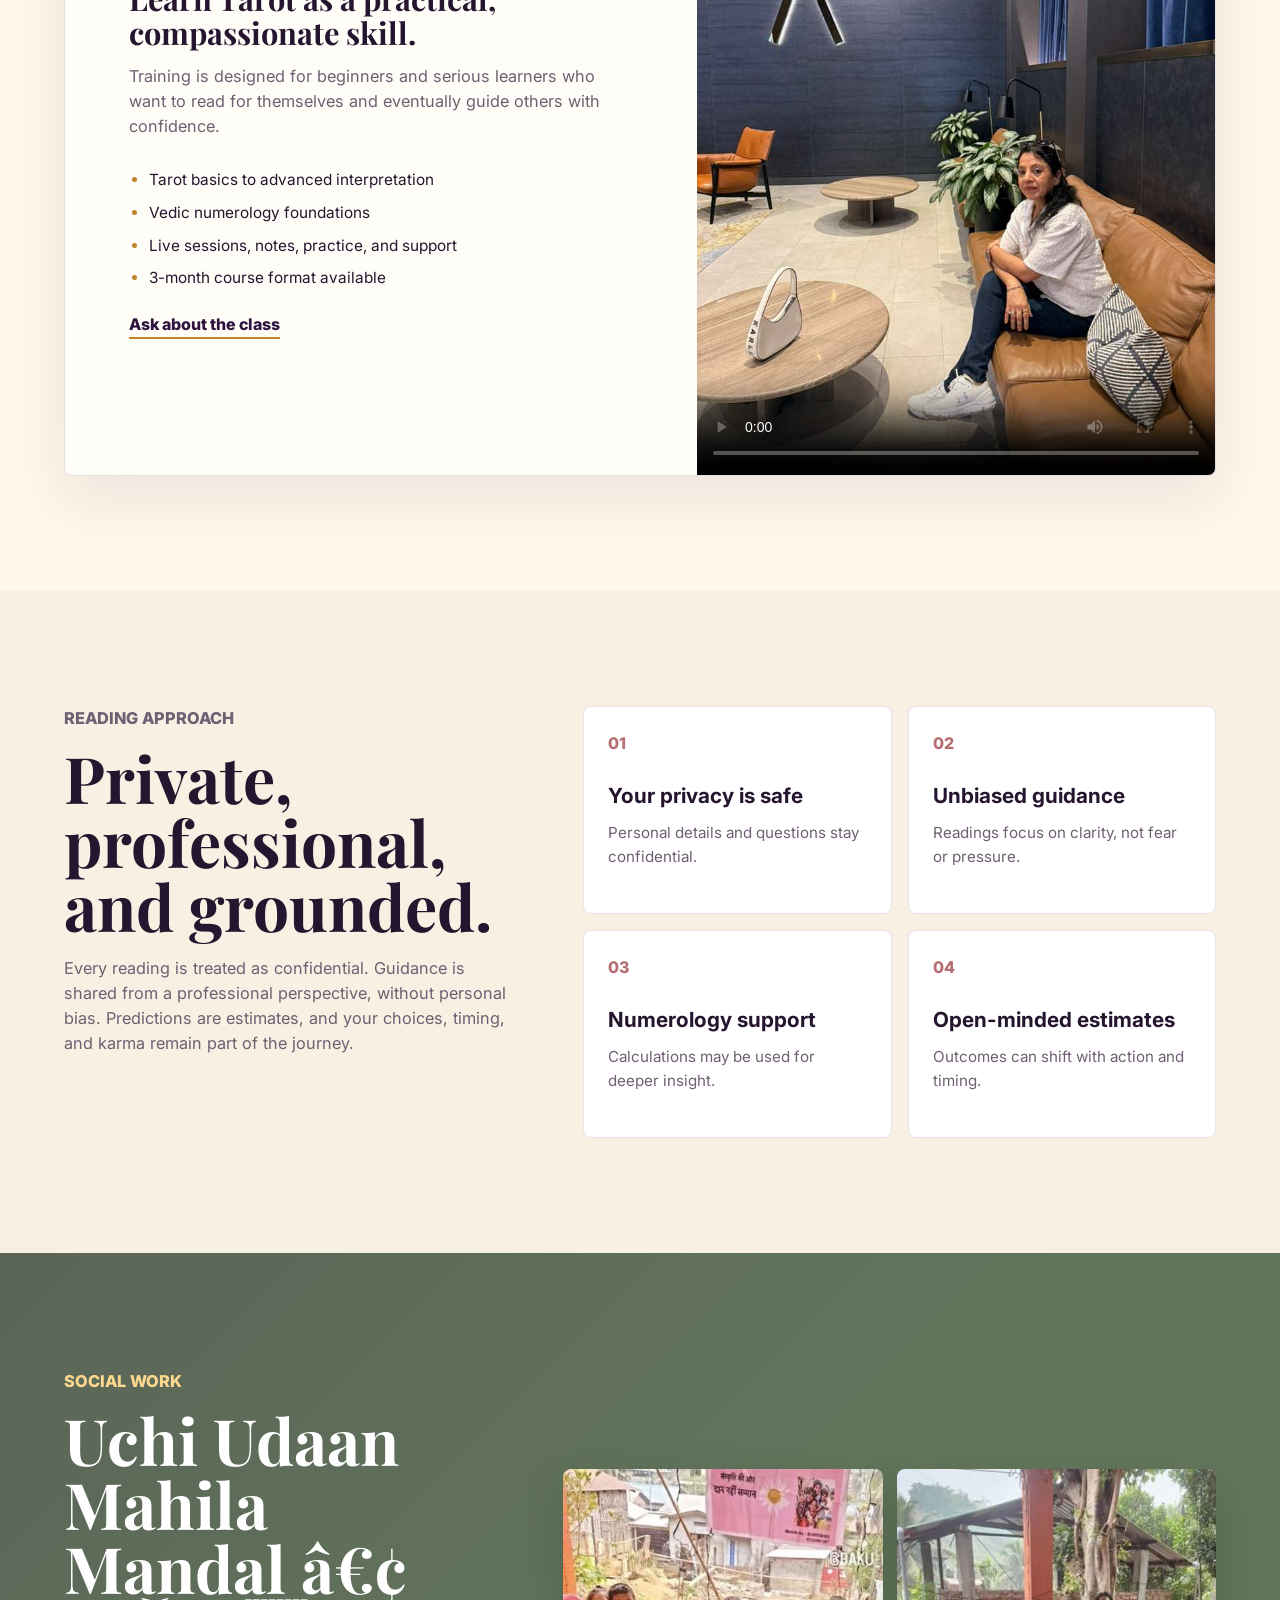
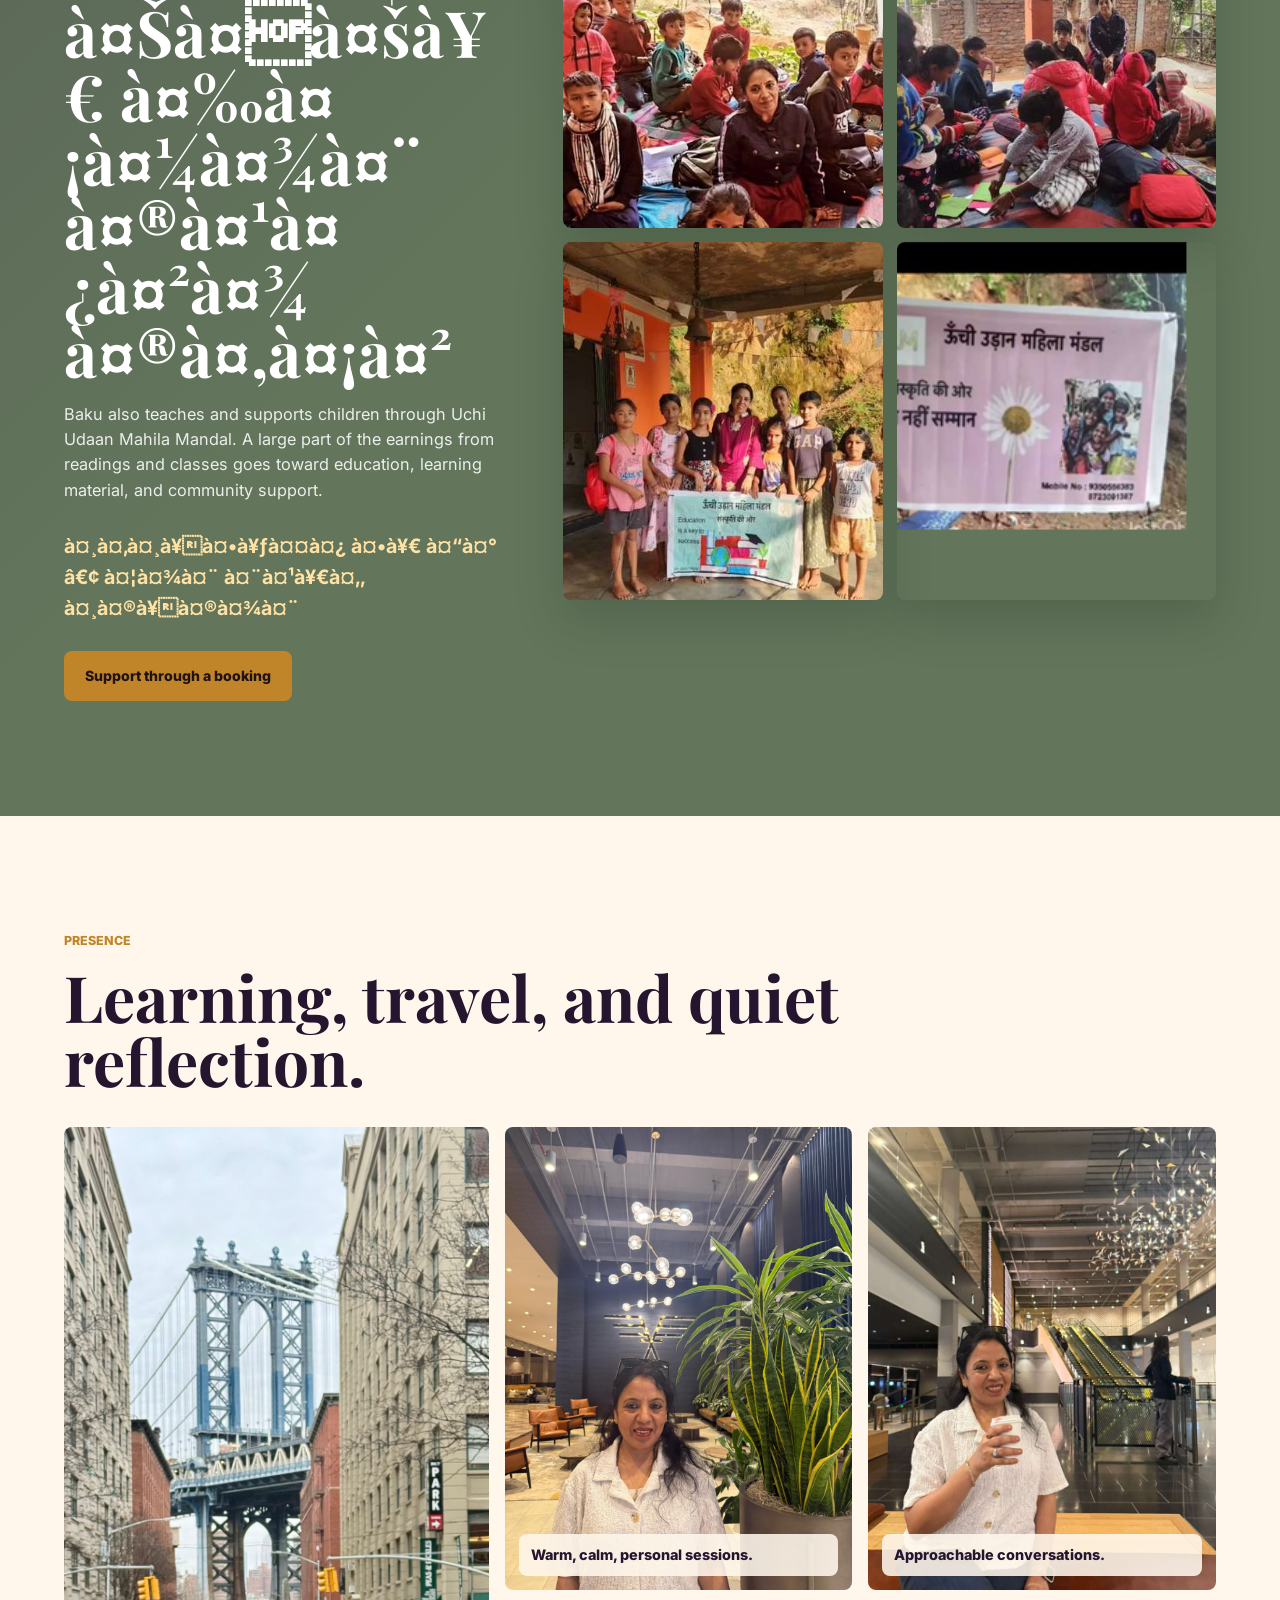
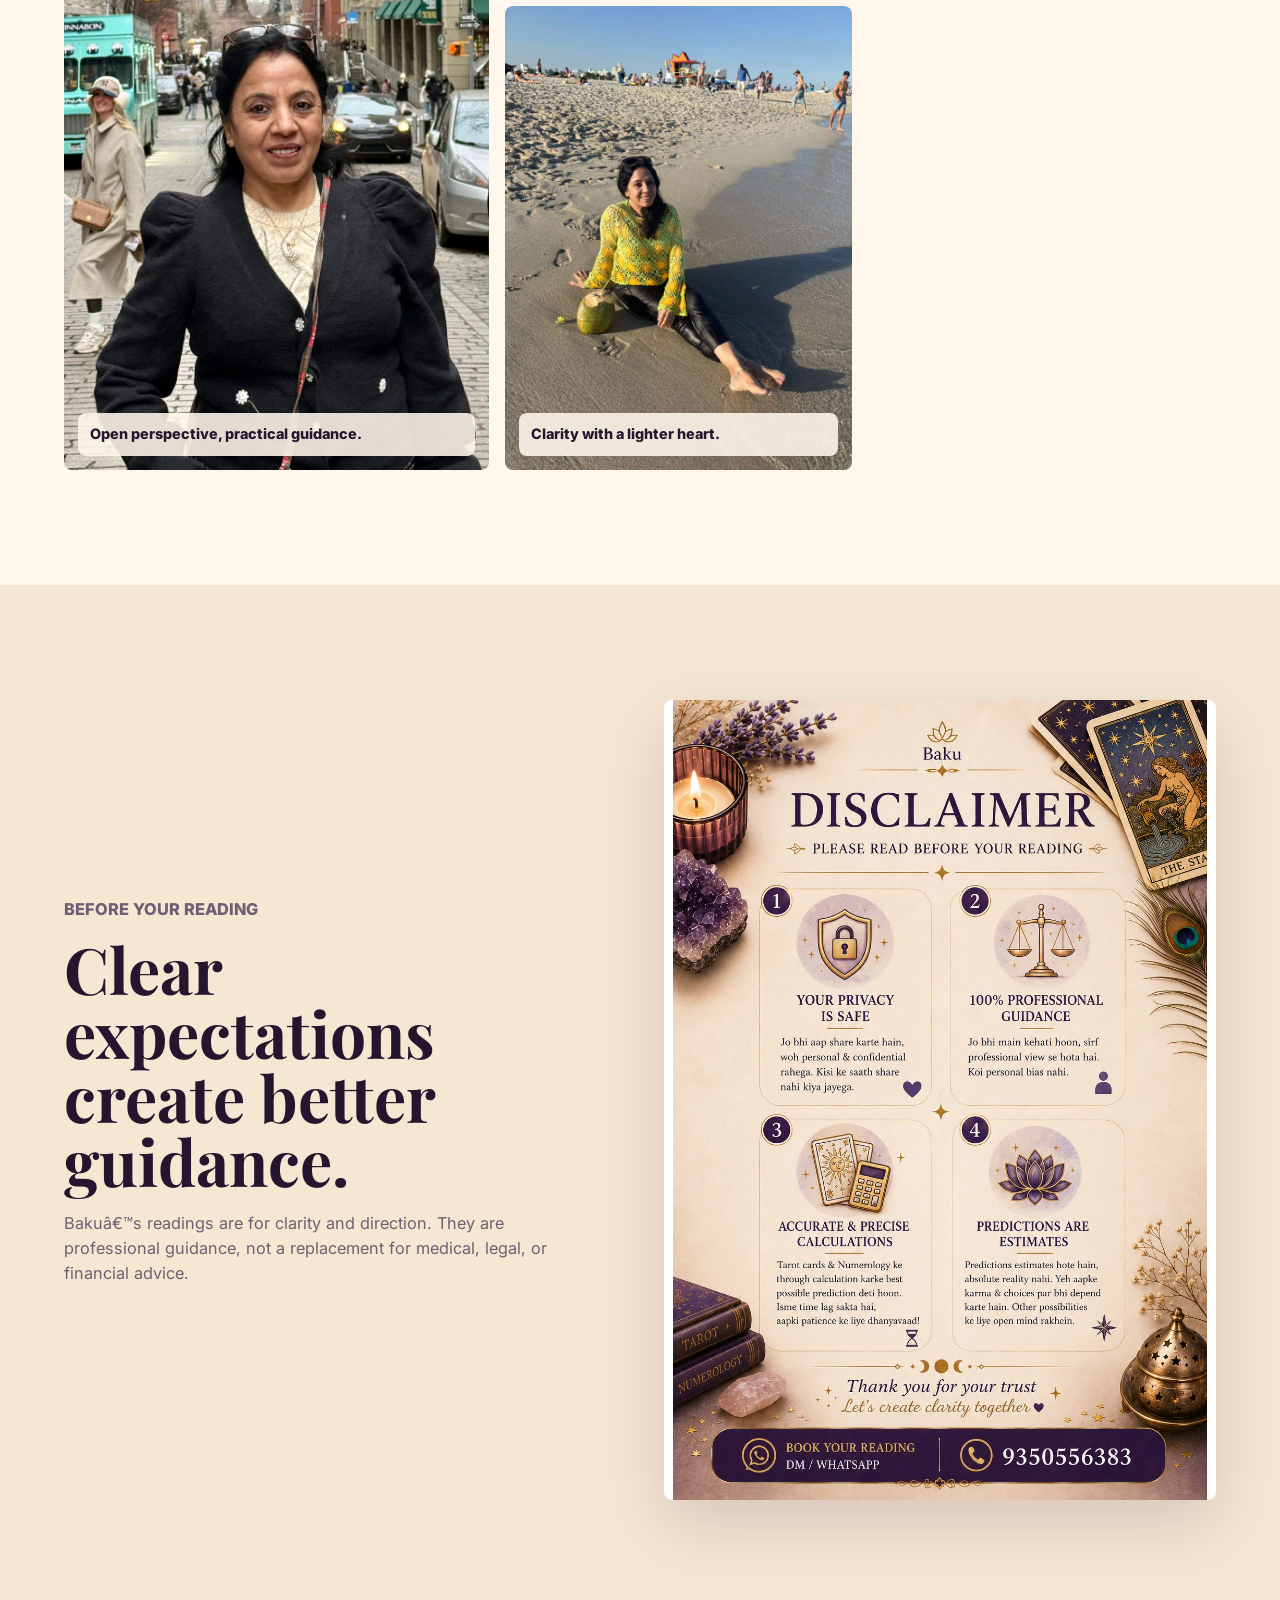
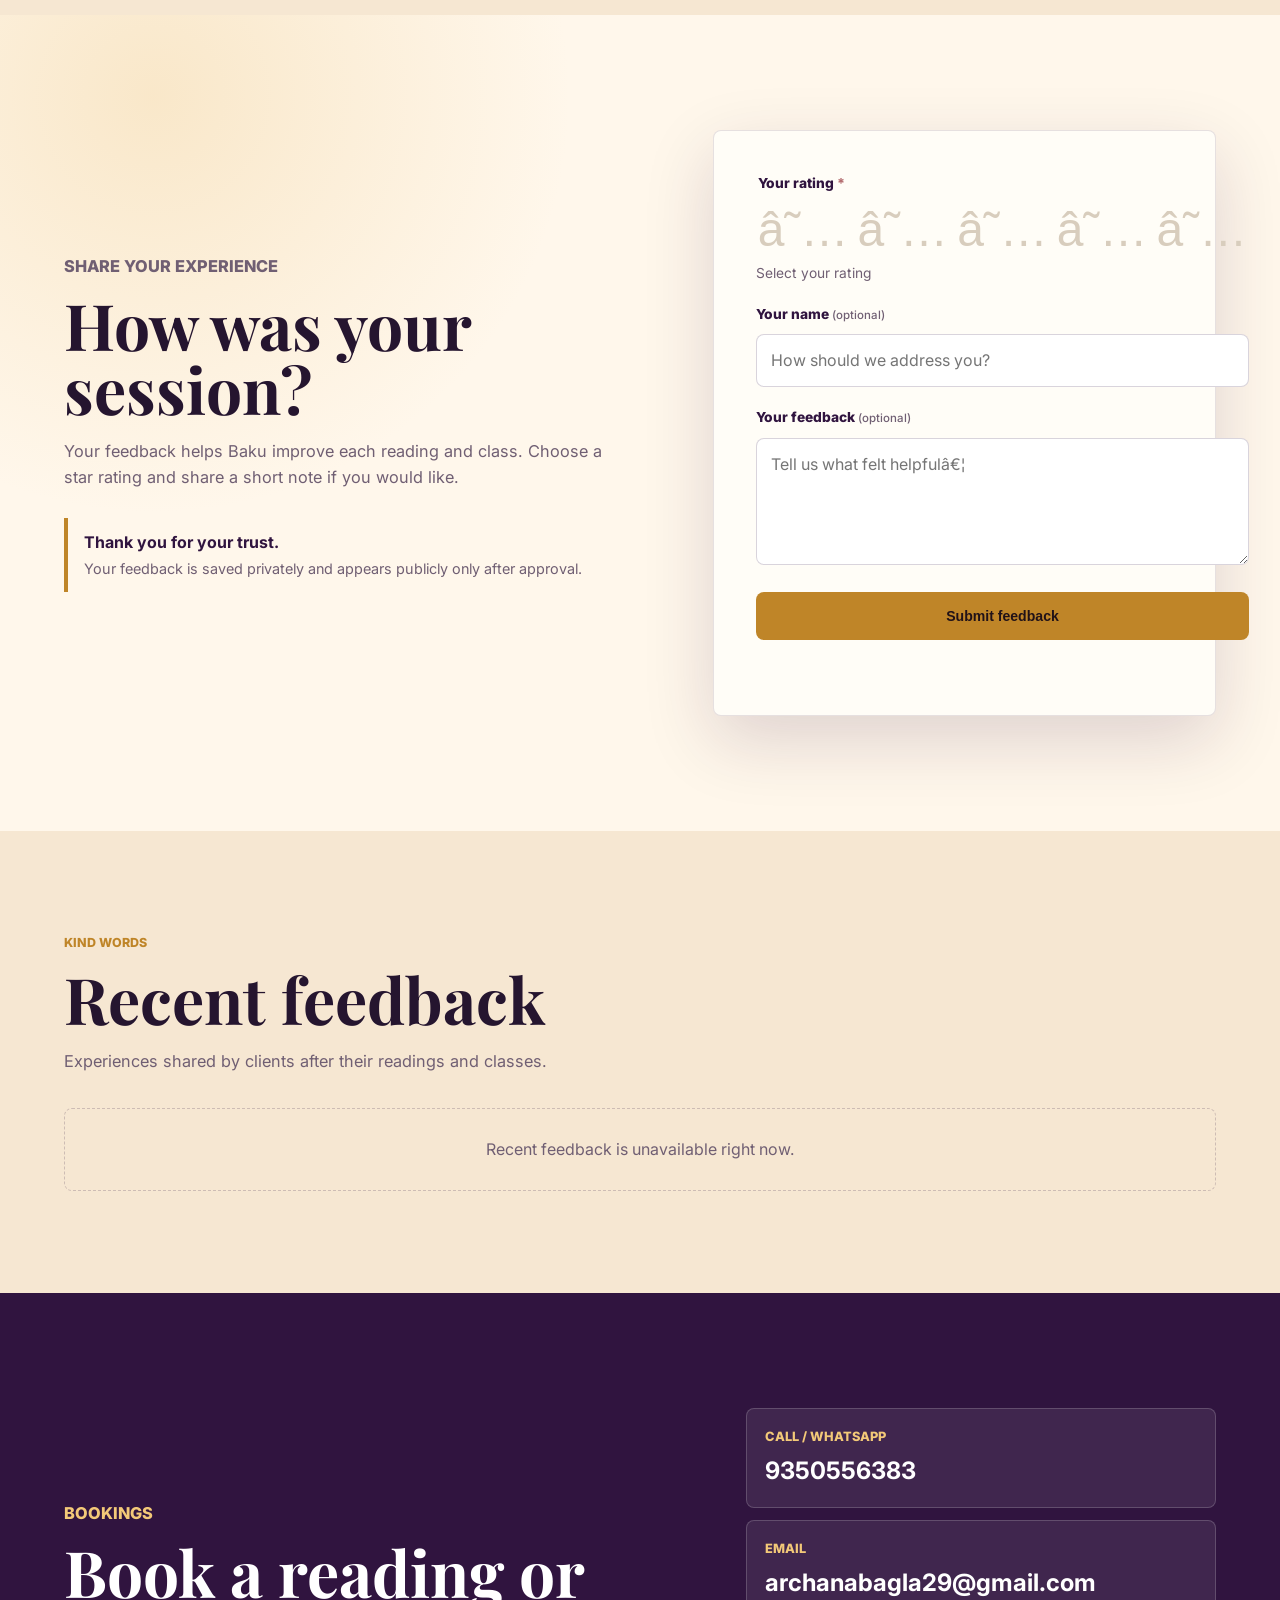
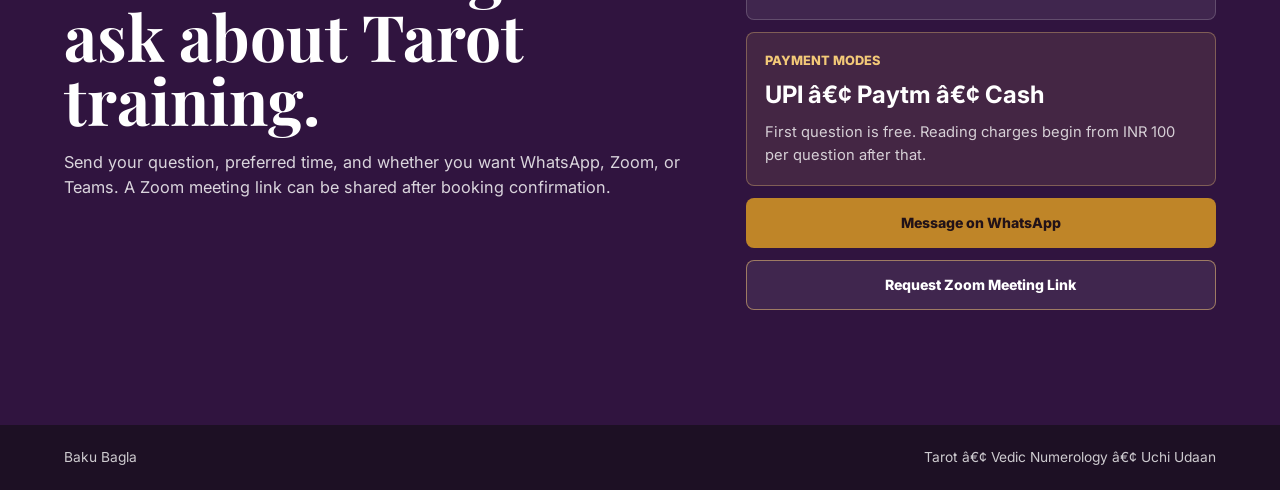
==== commit f7ae0ecb: "Add Supabase feedback system" ====
--- a/public/index.html
+++ b/public/index.html
@@ -1,4 +1,4 @@
-<!doctype html>
+﻿<!doctype html>
 <html lang="en">
   <head>
     <meta charset="utf-8" />
@@ -8,6 +8,30 @@
       name="description"
       content="Book online 1:1 Tarot card readings, Vedic numerology guidance, and Tarot training classes with Baku Bagla."
     />
+    <link rel="canonical" href="https://tarot-by-baku.vercel.app/" />
+    <link rel="icon" type="image/png" href="https://tarot-by-baku.vercel.app/logo.png" />
+    <link rel="apple-touch-icon" href="https://tarot-by-baku.vercel.app/logo.png" />
+    <meta name="theme-color" content="#30143f" />
+    <meta property="og:type" content="website" />
+    <meta property="og:site_name" content="Baku Bagla" />
+    <meta property="og:title" content="Baku Bagla | Tarot & Vedic Numerology" />
+    <meta
+      property="og:description"
+      content="Tarot card readings, Vedic numerology guidance, practical Tarot training, and guidance with giving through Uchi Udaan."
+    />
+    <meta property="og:url" content="https://tarot-by-baku.vercel.app/" />
+    <meta property="og:image" content="https://tarot-by-baku.vercel.app/og-image.png" />
+    <meta property="og:image:secure_url" content="https://tarot-by-baku.vercel.app/og-image.png" />
+    <meta property="og:image:width" content="1200" />
+    <meta property="og:image:height" content="630" />
+    <meta property="og:image:alt" content="Baku Bagla Tarot and Vedic Numerology guidance" />
+    <meta name="twitter:card" content="summary_large_image" />
+    <meta name="twitter:title" content="Baku Bagla | Tarot & Vedic Numerology" />
+    <meta
+      name="twitter:description"
+      content="Tarot readings, Vedic numerology, practical Tarot training, and Uchi Udaan education support."
+    />
+    <meta name="twitter:image" content="https://tarot-by-baku.vercel.app/og-image.png" />
     <link rel="preconnect" href="https://fonts.googleapis.com" />
     <link rel="preconnect" href="https://fonts.gstatic.com" crossorigin />
     <link
@@ -33,6 +57,7 @@
         <a href="#readings">Readings</a>
         <a href="#training">Training</a>
         <a href="#ngo">NGO</a>
+        <a href="#feedback">Feedback</a>
         <a href="#contact">Contact</a>
       </nav>
     </header>
@@ -45,14 +70,14 @@
         </picture>
         <div class="hero-overlay"></div>
         <div class="hero-content">
-          <p class="eyebrow">Clarity • Guidance • Empowerment</p>
+          <p class="eyebrow">Clarity â€¢ Guidance â€¢ Empowerment</p>
           <h1 id="hero-title"><span>Baku</span> <span>Bagla</span></h1>
           <p class="hero-subtitle">
             Tarot card readings, Vedic numerology guidance, and practical Tarot training for people seeking clarity with care.
           </p>
           <div class="hero-cause">
             <span>Uchi Udaan cause</span>
-            <strong>Every booking helps support children’s education.</strong>
+            <strong>Every booking helps support childrenâ€™s education.</strong>
           </div>
           <div class="hero-actions">
             <a class="button primary" href="https://wa.me/919350556383">Book on WhatsApp</a>
@@ -61,7 +86,7 @@
         </div>
         <div class="hero-note" aria-label="Social purpose">
           <strong>Guidance with giving</strong>
-          <span>A large share of earnings supports children’s education through Uchi Udaan Mahila Mandal.</span>
+          <span>A large share of earnings supports childrenâ€™s education through Uchi Udaan Mahila Mandal.</span>
         </div>
       </section>
 
@@ -77,18 +102,18 @@
           <span>WhatsApp, Zoom, Teams as needed</span>
         </div>
         <div>
-          <span class="strip-icon">₹</span>
+          <span class="strip-icon">â‚¹</span>
           <strong>Easy payment</strong>
           <span>UPI, Paytm, or cash where available</span>
         </div>
         <div>
-          <span class="strip-icon">✓</span>
+          <span class="strip-icon">âœ“</span>
           <strong>Professional courses</strong>
           <span>Tarot & Numerology trained</span>
         </div>
         <div>
-          <span class="strip-icon">सेवा</span>
-          <strong>सेवा और सम्मान</strong>
+          <span class="strip-icon">à¤¸à¥‡à¤µà¤¾</span>
+          <strong>à¤¸à¥‡à¤µà¤¾ à¤”à¤° à¤¸à¤®à¥à¤®à¤¾à¤¨</strong>
           <span>Education support for children</span>
         </div>
       </section>
@@ -96,7 +121,7 @@
       <section class="section intro-section" aria-labelledby="intro-title">
         <div class="section-copy">
           <p class="eyebrow">Meet your guide</p>
-          <h2 id="intro-title">An intuitive reader with a student’s discipline.</h2>
+          <h2 id="intro-title">An intuitive reader with a studentâ€™s discipline.</h2>
           <p>
             Baku Bagla brings together Tarot, Vedic Numerology, practical life experience, and continuous learning. Her work is built around privacy, unbiased guidance, and clear communication.
           </p>
@@ -153,7 +178,7 @@
               </video>
             </div>
             <div class="service-body">
-              <p class="service-label">Tarot Training Class • टैरो प्रशिक्षण</p>
+              <p class="service-label">Tarot Training Class â€¢ à¤Ÿà¥ˆà¤°à¥‹ à¤ªà¥à¤°à¤¶à¤¿à¤•à¥à¤·à¤£</p>
               <h3>Learn Tarot as a practical, compassionate skill.</h3>
               <p>
                 Training is designed for beginners and serious learners who want to read for themselves and eventually guide others with confidence.
@@ -205,11 +230,11 @@
       <section class="ngo-section" id="ngo" aria-labelledby="ngo-title">
         <div class="ngo-copy">
           <p class="eyebrow">Social work</p>
-          <h2 id="ngo-title">Uchi Udaan Mahila Mandal • ऊँची उड़ान महिला मंडल</h2>
+          <h2 id="ngo-title">Uchi Udaan Mahila Mandal â€¢ à¤Šà¤à¤šà¥€ à¤‰à¤¡à¤¼à¤¾à¤¨ à¤®à¤¹à¤¿à¤²à¤¾ à¤®à¤‚à¤¡à¤²</h2>
           <p>
             Baku also teaches and supports children through Uchi Udaan Mahila Mandal. A large part of the earnings from readings and classes goes toward education, learning material, and community support.
           </p>
-          <p class="hindi-line">संस्कृति की ओर • दान नहीं, सम्मान</p>
+          <p class="hindi-line">à¤¸à¤‚à¤¸à¥à¤•à¥ƒà¤¤à¤¿ à¤•à¥€ à¤“à¤° â€¢ à¤¦à¤¾à¤¨ à¤¨à¤¹à¥€à¤‚, à¤¸à¤®à¥à¤®à¤¾à¤¨</p>
           <a class="button primary" href="#contact">Support through a booking</a>
         </div>
         <div class="ngo-gallery">
@@ -250,10 +275,59 @@
           <p class="eyebrow">Before your reading</p>
           <h2 id="poster-title">Clear expectations create better guidance.</h2>
           <p>
-            Baku’s readings are for clarity and direction. They are professional guidance, not a replacement for medical, legal, or financial advice.
+            Bakuâ€™s readings are for clarity and direction. They are professional guidance, not a replacement for medical, legal, or financial advice.
           </p>
         </div>
         <img src="assets/disclaimer-poster.jpg" alt="Reading disclaimer poster with privacy and guidance principles" />
+      </section>
+
+      <section class="feedback-section" id="feedback" aria-labelledby="feedback-title">
+        <div class="feedback-copy">
+          <p class="eyebrow">Share your experience</p>
+          <h2 id="feedback-title">How was your session?</h2>
+          <p>
+            Your feedback helps Baku improve each reading and class. Choose a star rating and share a short note if you would like.
+          </p>
+          <div class="feedback-promise">
+            <strong>Thank you for your trust.</strong>
+            <span>Your feedback is saved privately and appears publicly only after approval.</span>
+          </div>
+        </div>
+        <form class="feedback-form" data-feedback-form>
+          <fieldset>
+            <legend>Your rating <span aria-hidden="true">*</span></legend>
+            <div class="star-rating" data-star-rating aria-label="Choose a rating from 1 to 5 stars">
+              <button type="button" data-rating="1" aria-label="1 star" aria-pressed="false">â˜…</button>
+              <button type="button" data-rating="2" aria-label="2 stars" aria-pressed="false">â˜…</button>
+              <button type="button" data-rating="3" aria-label="3 stars" aria-pressed="false">â˜…</button>
+              <button type="button" data-rating="4" aria-label="4 stars" aria-pressed="false">â˜…</button>
+              <button type="button" data-rating="5" aria-label="5 stars" aria-pressed="false">â˜…</button>
+            </div>
+            <p class="rating-label" data-rating-label aria-live="polite">Select your rating</p>
+            <input type="hidden" name="rating" data-rating-input required />
+          </fieldset>
+          <label>
+            <span>Your name <small>(optional)</small></span>
+            <input type="text" name="name" maxlength="60" autocomplete="name" placeholder="How should we address you?" />
+          </label>
+          <label>
+            <span>Your feedback <small>(optional)</small></span>
+            <textarea name="message" rows="4" maxlength="500" placeholder="Tell us what felt helpfulâ€¦"></textarea>
+          </label>
+          <button class="button primary feedback-submit" type="submit">Submit feedback</button>
+          <p class="feedback-status" data-feedback-status aria-live="polite"></p>
+        </form>
+      </section>
+
+      <section class="recent-feedback" aria-labelledby="recent-feedback-title">
+        <div class="section-heading">
+          <p class="eyebrow">Kind words</p>
+          <h2 id="recent-feedback-title">Recent feedback</h2>
+          <p>Experiences shared by clients after their readings and classes.</p>
+        </div>
+        <div class="feedback-list" data-feedback-list>
+          <p class="feedback-loading">Loading recent feedbackâ€¦</p>
+        </div>
       </section>
 
       <section class="contact-section" id="contact" aria-labelledby="contact-title">
@@ -275,7 +349,7 @@
           </a>
           <div class="payment-box">
             <span>Payment Modes</span>
-            <strong>UPI • Paytm • Cash</strong>
+            <strong>UPI â€¢ Paytm â€¢ Cash</strong>
             <p>First question is free. Reading charges begin from INR 100 per question after that.</p>
           </div>
           <a href="https://wa.me/919350556383" class="button primary">Message on WhatsApp</a>
@@ -286,7 +360,7 @@
 
     <footer class="site-footer">
       <span>Baku Bagla</span>
-      <span>Tarot • Vedic Numerology • Uchi Udaan</span>
+      <span>Tarot â€¢ Vedic Numerology â€¢ Uchi Udaan</span>
     </footer>
 
     <script src="script.js"></script>
--- a/public/styles.css
+++ b/public/styles.css
@@ -689,6 +689,220 @@
   background: var(--white);
 }
 
+.feedback-section {
+  display: grid;
+  grid-template-columns: minmax(0, 0.8fr) minmax(320px, 0.72fr);
+  gap: clamp(32px, 7vw, 96px);
+  align-items: center;
+  padding: clamp(70px, 9vw, 126px) clamp(18px, 5vw, 72px);
+  background:
+    radial-gradient(circle at 12% 10%, rgba(241, 210, 155, 0.42), transparent 31%),
+    var(--cream);
+}
+
+.feedback-copy {
+  max-width: 680px;
+}
+
+.feedback-copy > p {
+  color: var(--muted);
+  font-size: 1.02rem;
+}
+
+.feedback-promise {
+  display: grid;
+  gap: 3px;
+  margin-top: 28px;
+  border-left: 4px solid var(--gold);
+  padding: 12px 16px;
+  color: var(--plum);
+}
+
+.feedback-promise span {
+  color: var(--muted);
+  font-size: 0.9rem;
+}
+
+.feedback-form {
+  display: grid;
+  gap: 20px;
+  border: 1px solid rgba(48, 20, 63, 0.12);
+  border-radius: var(--radius);
+  padding: clamp(24px, 4vw, 42px);
+  background: var(--card);
+  box-shadow: var(--shadow);
+}
+
+.feedback-form fieldset {
+  margin: 0;
+  border: 0;
+  padding: 0;
+}
+
+.feedback-form legend,
+.feedback-form label > span {
+  display: block;
+  margin-bottom: 9px;
+  color: var(--plum);
+  font-size: 0.86rem;
+  font-weight: 800;
+}
+
+.feedback-form legend > span {
+  color: var(--rose);
+}
+
+.feedback-form small {
+  color: var(--muted);
+  font-weight: 500;
+}
+
+.star-rating {
+  display: flex;
+  gap: 5px;
+  width: fit-content;
+}
+
+.star-rating button {
+  border: 0;
+  padding: 2px;
+  background: transparent;
+  color: #d8cdbd;
+  cursor: pointer;
+  font-size: clamp(2.2rem, 5vw, 3rem);
+  line-height: 1;
+  transition: color 140ms ease, transform 140ms ease;
+}
+
+.star-rating button:hover,
+.star-rating button:focus-visible,
+.star-rating button.is-selected {
+  color: var(--gold);
+}
+
+.star-rating button:hover,
+.star-rating button:focus-visible {
+  transform: translateY(-2px) scale(1.05);
+}
+
+.star-rating button:focus-visible {
+  border-radius: 4px;
+  outline: 3px solid rgba(191, 133, 40, 0.28);
+  outline-offset: 2px;
+}
+
+.rating-label {
+  min-height: 1.4em;
+  margin: 7px 0 0;
+  color: var(--muted);
+  font-size: 0.86rem;
+}
+
+.feedback-form input,
+.feedback-form textarea {
+  width: 100%;
+  border: 1px solid rgba(48, 20, 63, 0.18);
+  border-radius: var(--radius);
+  padding: 13px 14px;
+  background: var(--white);
+  color: var(--ink);
+  font: inherit;
+}
+
+.feedback-form textarea {
+  min-height: 120px;
+  resize: vertical;
+}
+
+.feedback-form input:focus,
+.feedback-form textarea:focus {
+  border-color: var(--gold);
+  outline: 3px solid rgba(191, 133, 40, 0.14);
+}
+
+.feedback-submit {
+  width: 100%;
+  cursor: pointer;
+}
+
+.feedback-status {
+  min-height: 1.5em;
+  margin: -8px 0 0;
+  color: var(--plum);
+  font-size: 0.88rem;
+  font-weight: 700;
+  text-align: center;
+}
+
+.feedback-submit:disabled {
+  cursor: wait;
+  opacity: 0.72;
+}
+
+.recent-feedback {
+  padding: clamp(70px, 8vw, 112px) clamp(18px, 5vw, 72px);
+  background: var(--paper);
+}
+
+.recent-feedback .section-heading > p:last-child {
+  color: var(--muted);
+  font-size: 1.02rem;
+}
+
+.feedback-list {
+  display: grid;
+  grid-template-columns: repeat(5, minmax(0, 1fr));
+  gap: 14px;
+}
+
+.feedback-card {
+  display: flex;
+  min-height: 230px;
+  flex-direction: column;
+  border: 1px solid rgba(48, 20, 63, 0.11);
+  border-radius: var(--radius);
+  padding: 22px;
+  background: var(--card);
+  box-shadow: 0 16px 42px rgba(48, 20, 63, 0.08);
+}
+
+.feedback-card-stars {
+  margin-bottom: 18px;
+  color: var(--gold);
+  font-size: 1.25rem;
+  letter-spacing: 2px;
+}
+
+.feedback-card > p {
+  flex: 1;
+  color: var(--muted);
+  font-family: "Playfair Display", Georgia, serif;
+  font-size: 1.05rem;
+}
+
+.feedback-card footer {
+  display: grid;
+  gap: 2px;
+  border-top: 1px solid rgba(48, 20, 63, 0.09);
+  padding-top: 14px;
+}
+
+.feedback-card time {
+  color: var(--muted);
+  font-size: 0.76rem;
+}
+
+.feedback-empty,
+.feedback-loading {
+  grid-column: 1 / -1;
+  margin: 0;
+  border: 1px dashed rgba(48, 20, 63, 0.2);
+  border-radius: var(--radius);
+  padding: 28px;
+  color: var(--muted);
+  text-align: center;
+}
+
 .contact-section {
   display: grid;
   grid-template-columns: minmax(0, 0.92fr) minmax(320px, 0.7fr);
@@ -779,6 +993,7 @@
   .process-section,
   .ngo-section,
   .poster-section,
+  .feedback-section,
   .contact-section {
     grid-template-columns: 1fr;
   }
@@ -808,6 +1023,10 @@
 
   .gallery-grid {
     grid-template-columns: 1fr 1fr;
+  }
+
+  .feedback-list {
+    grid-template-columns: repeat(2, minmax(0, 1fr));
   }
 
   .gallery-grid .wide {
@@ -912,7 +1131,8 @@
   .portrait-pair,
   .principles,
   .gallery-grid,
-  .ngo-gallery {
+  .ngo-gallery,
+  .feedback-list {
     grid-template-columns: 1fr;
   }
 
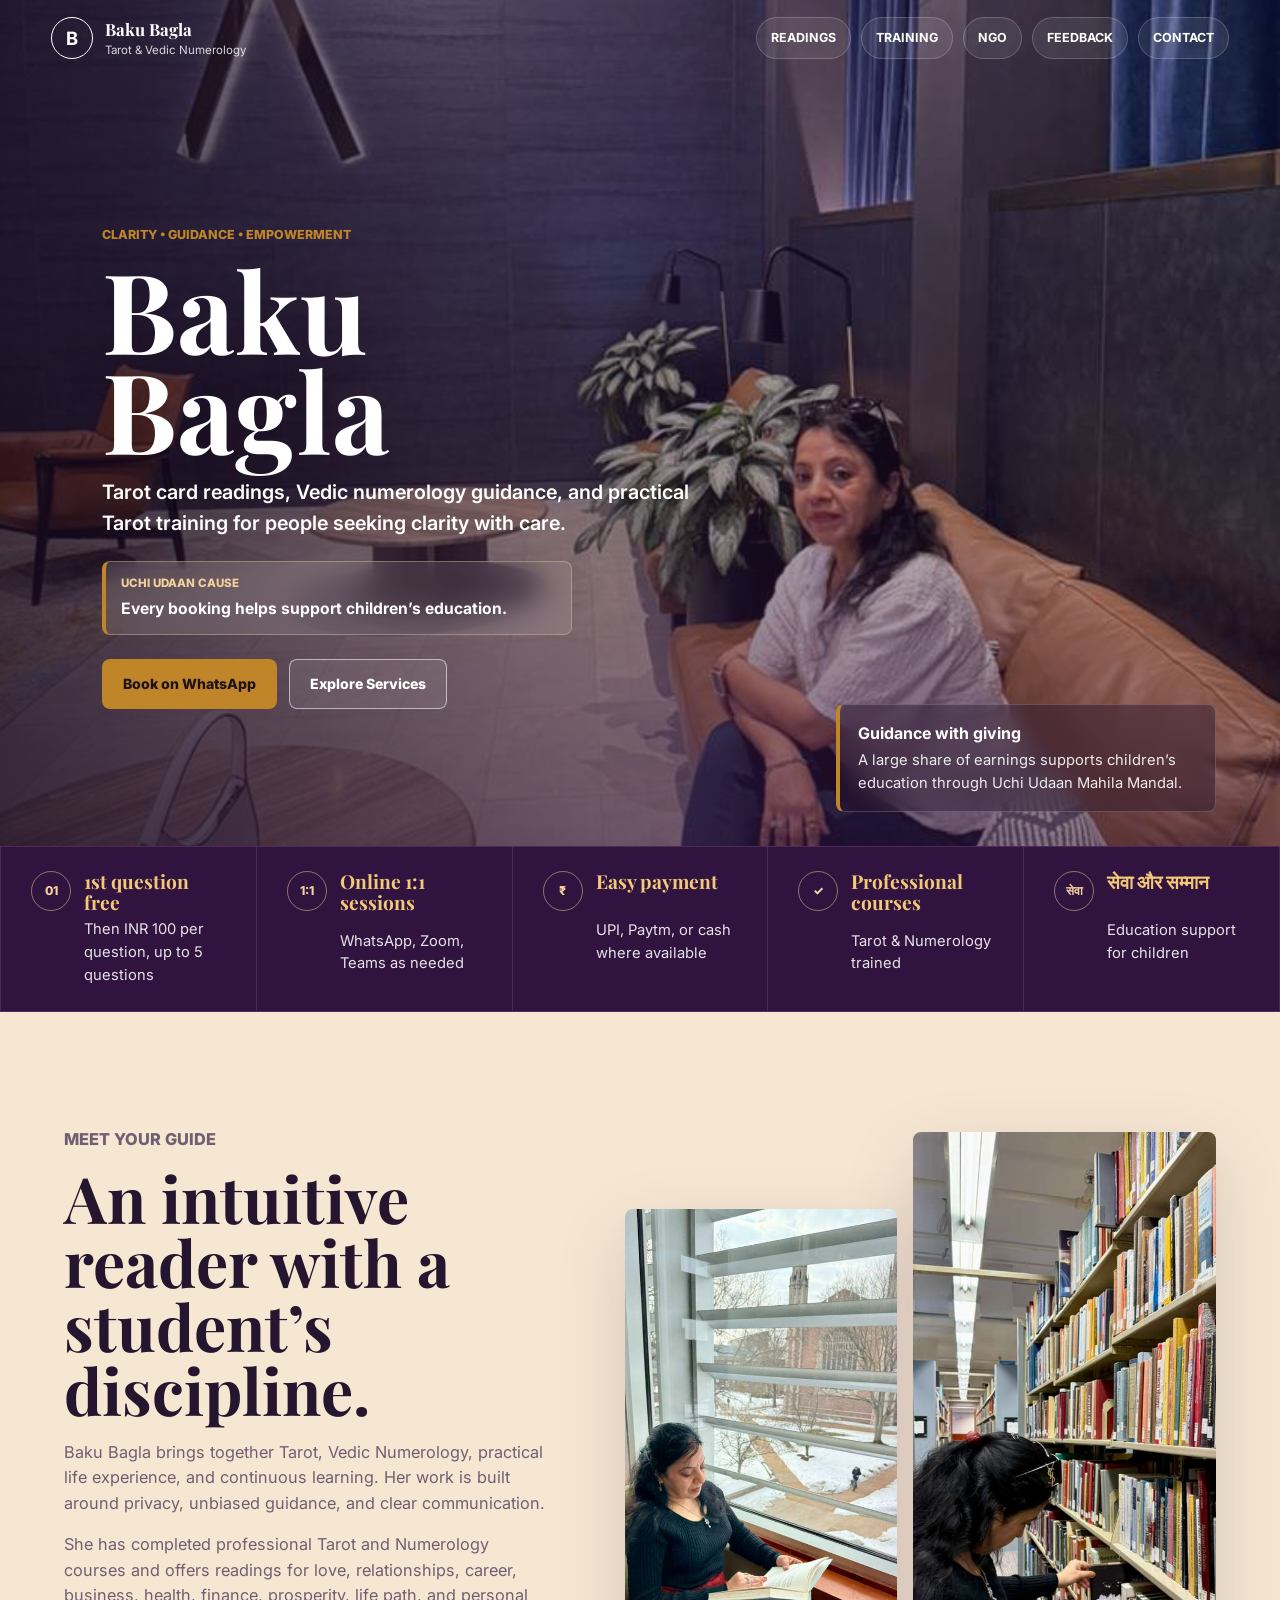
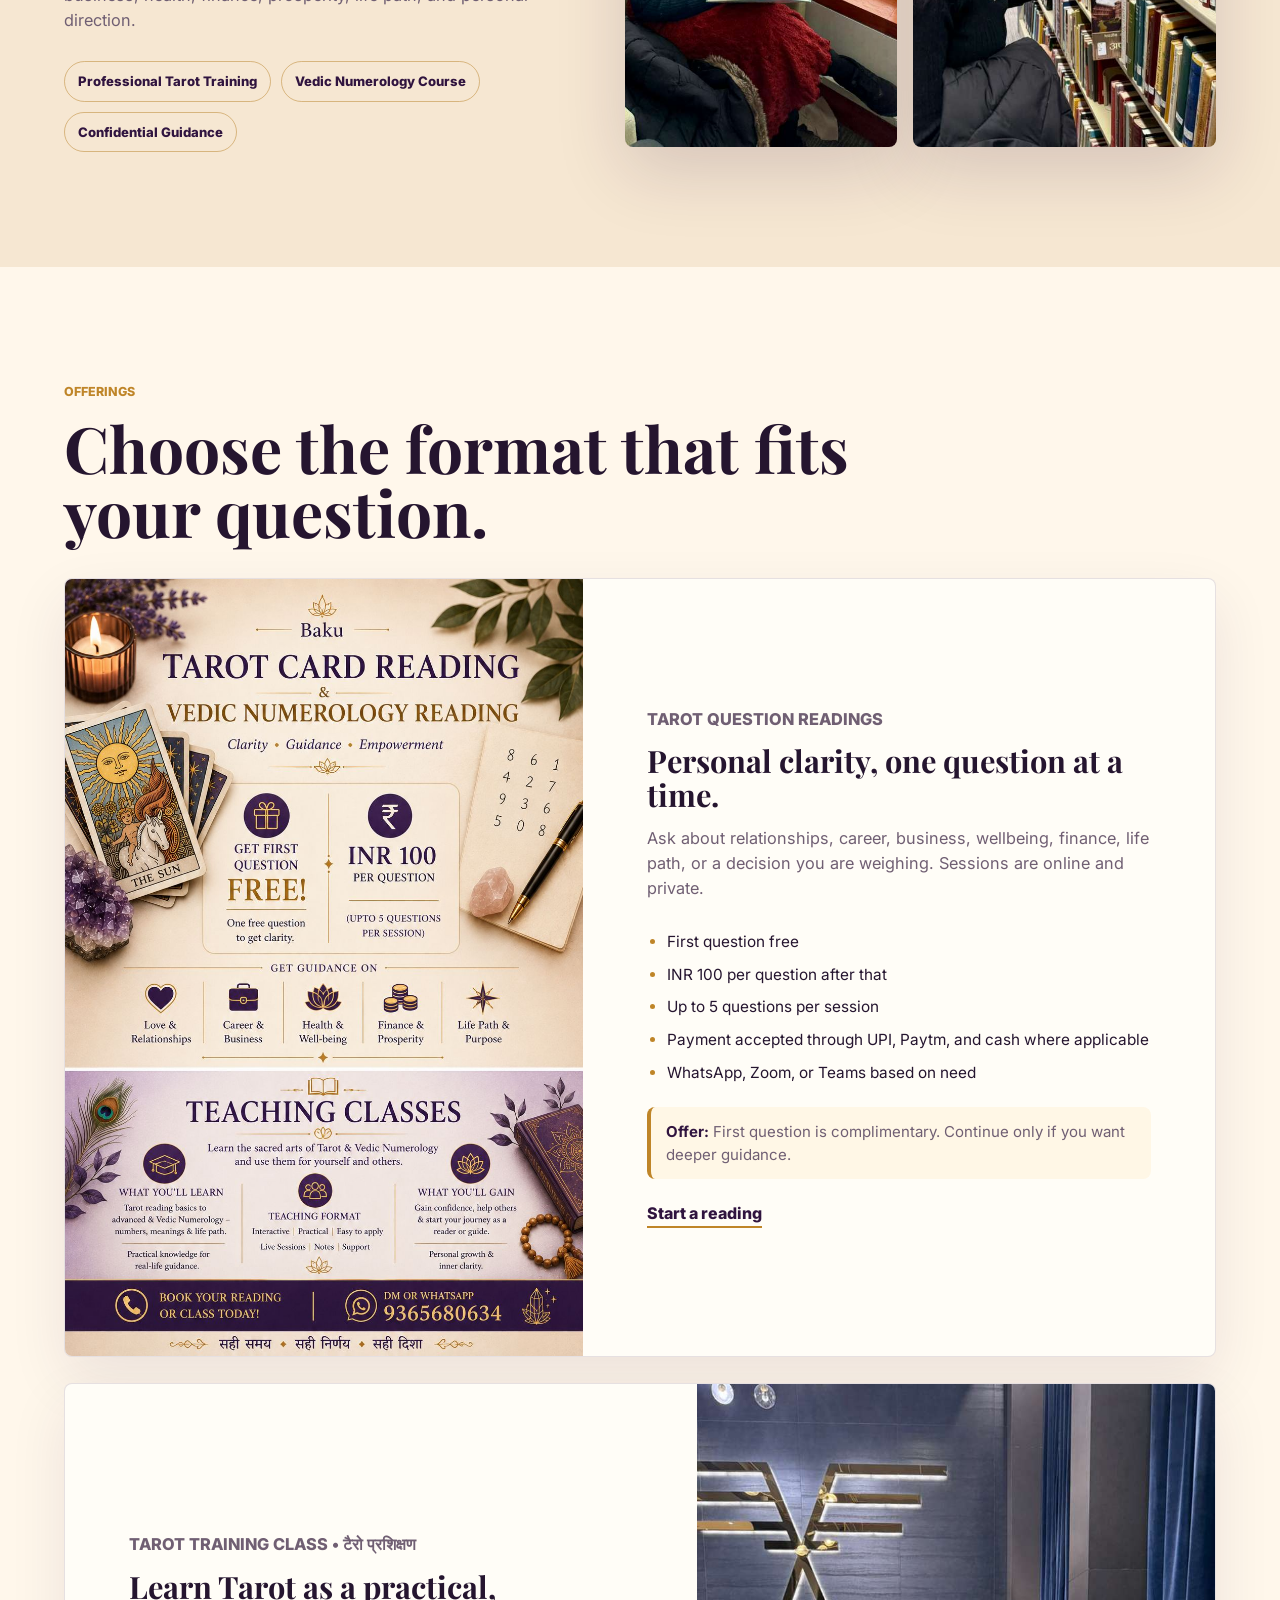
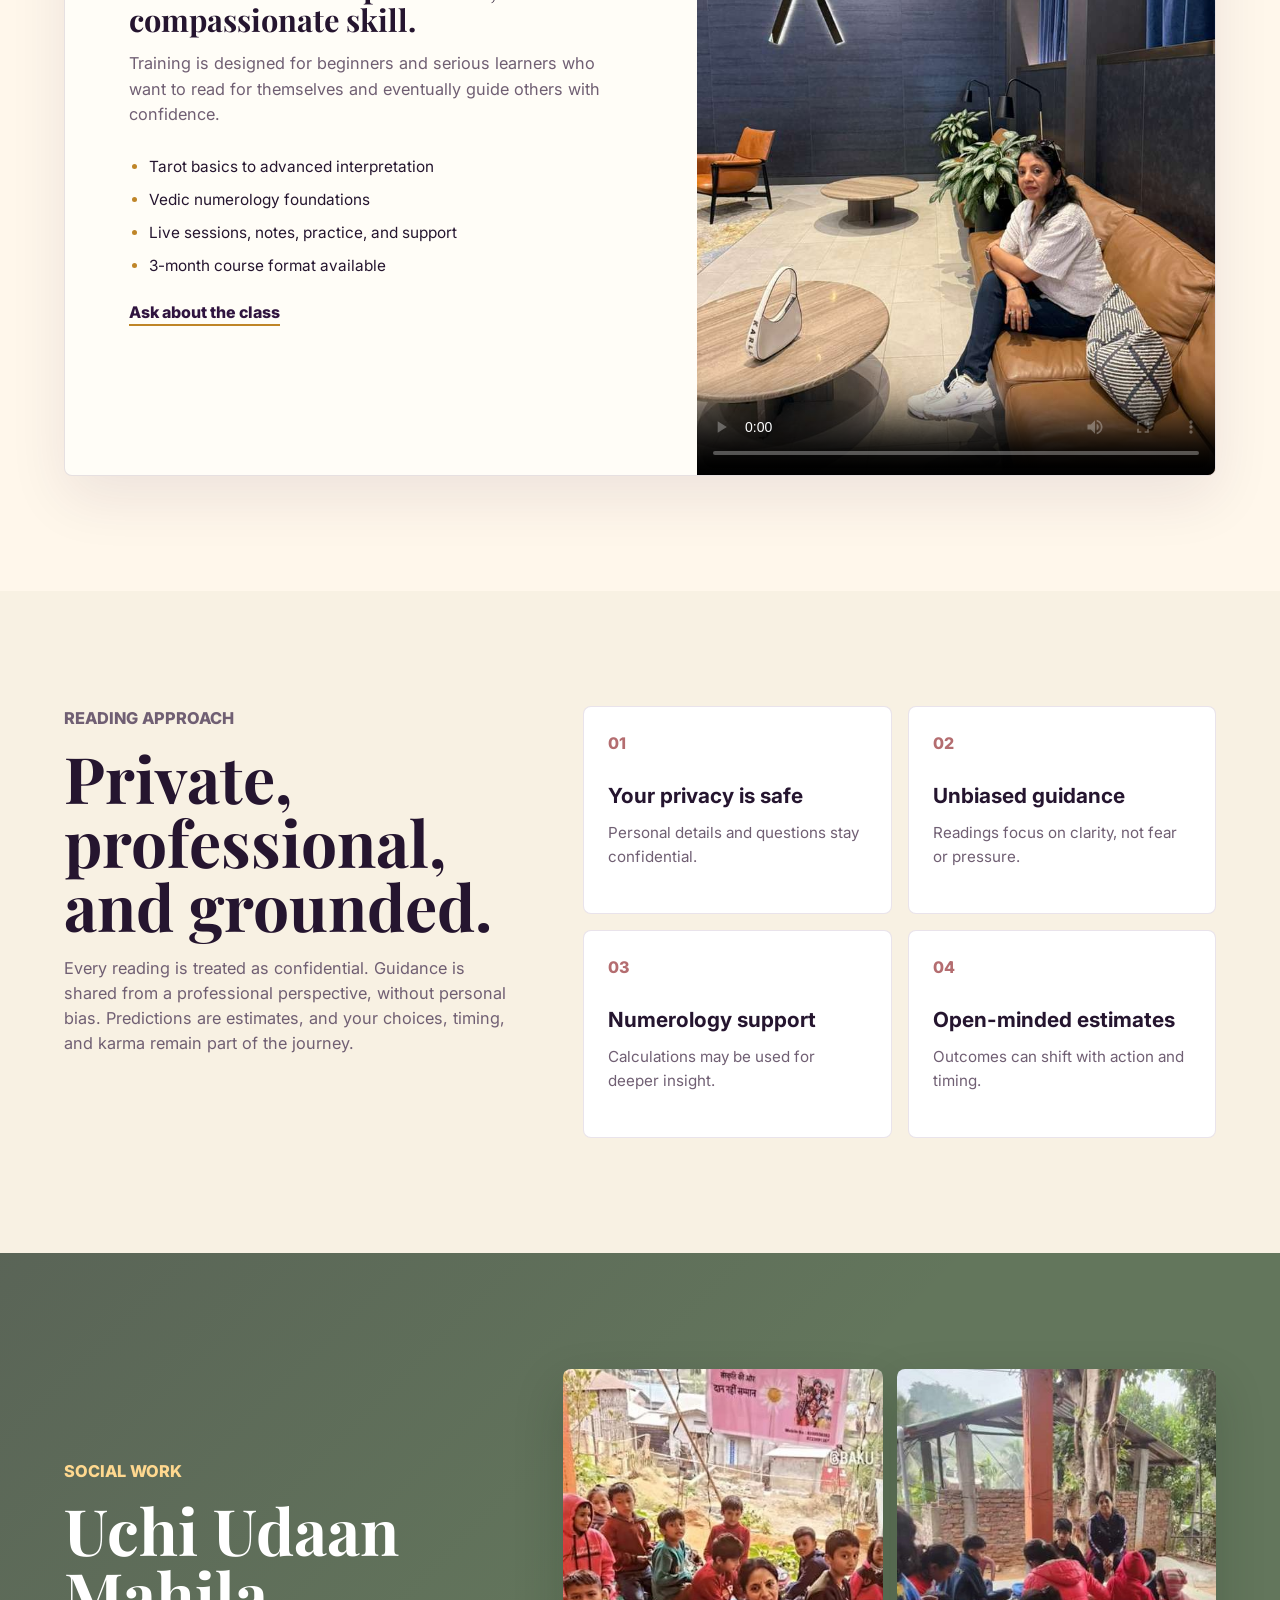
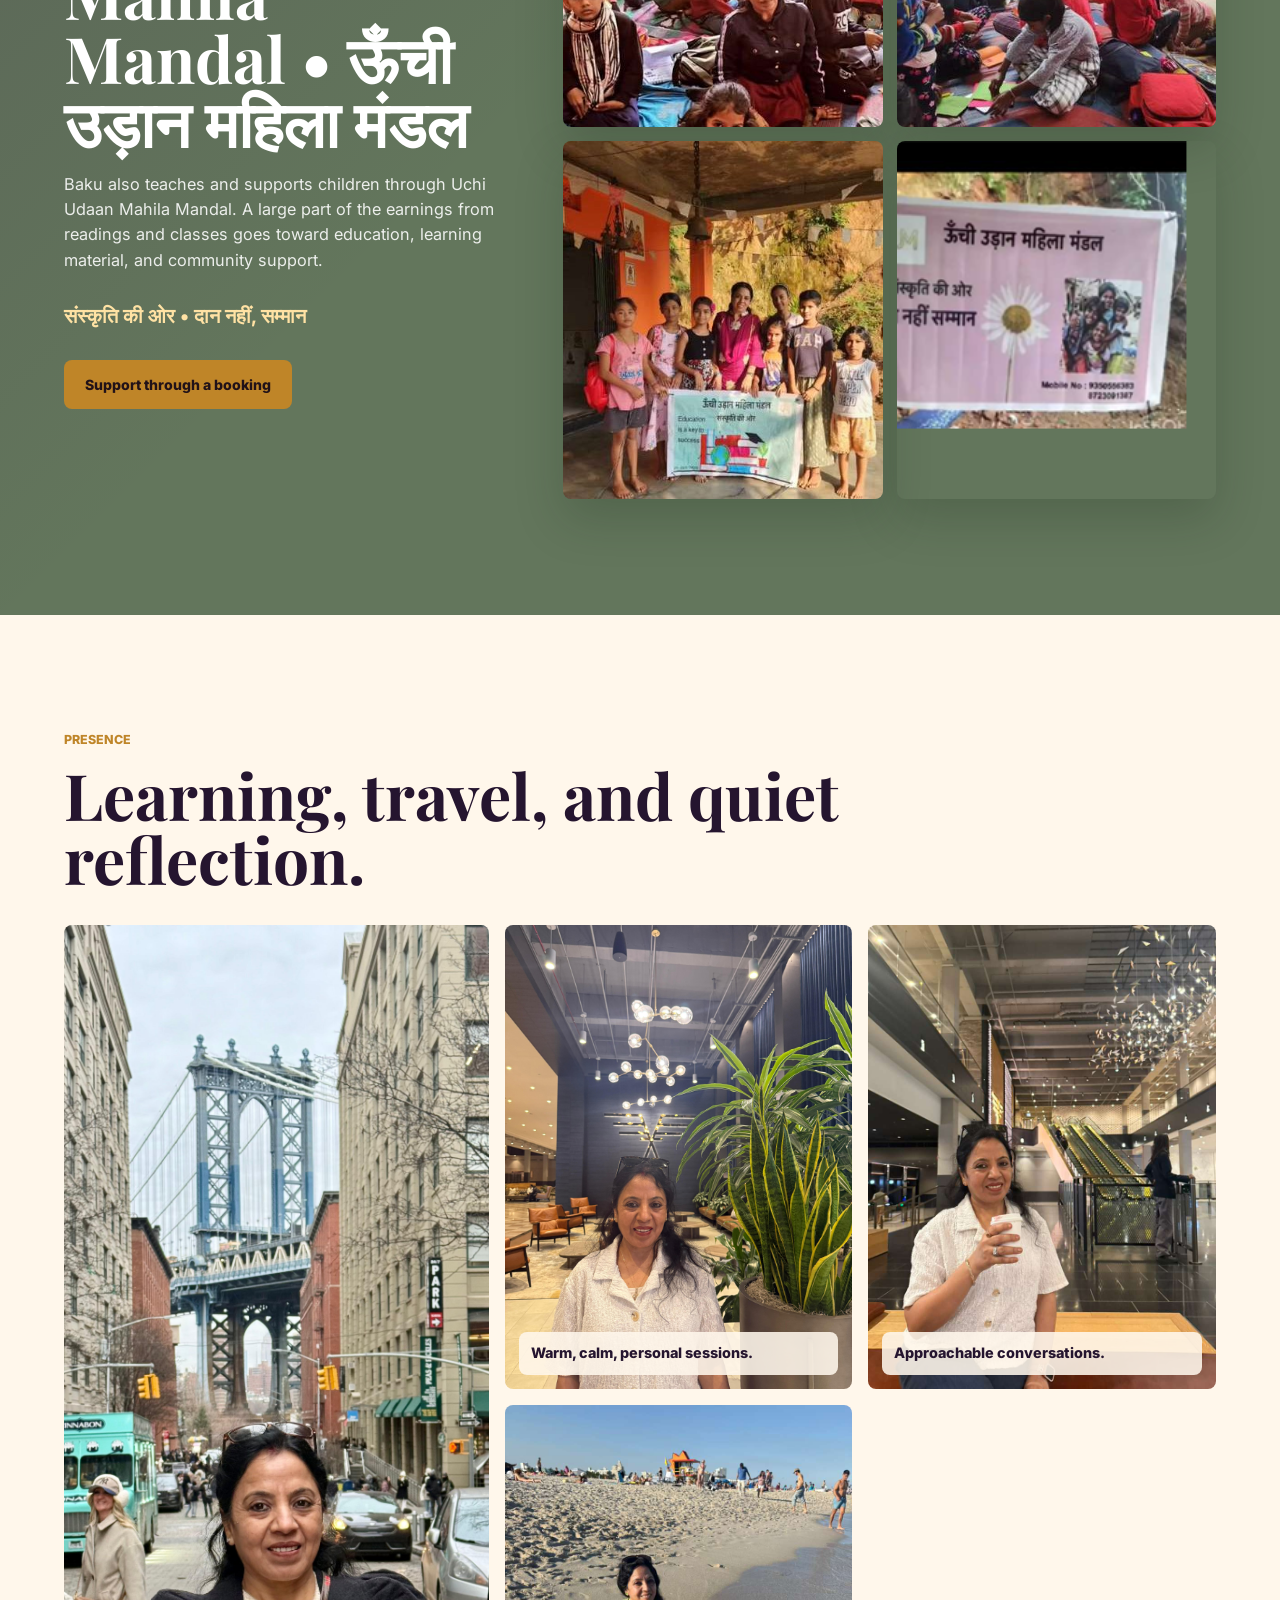
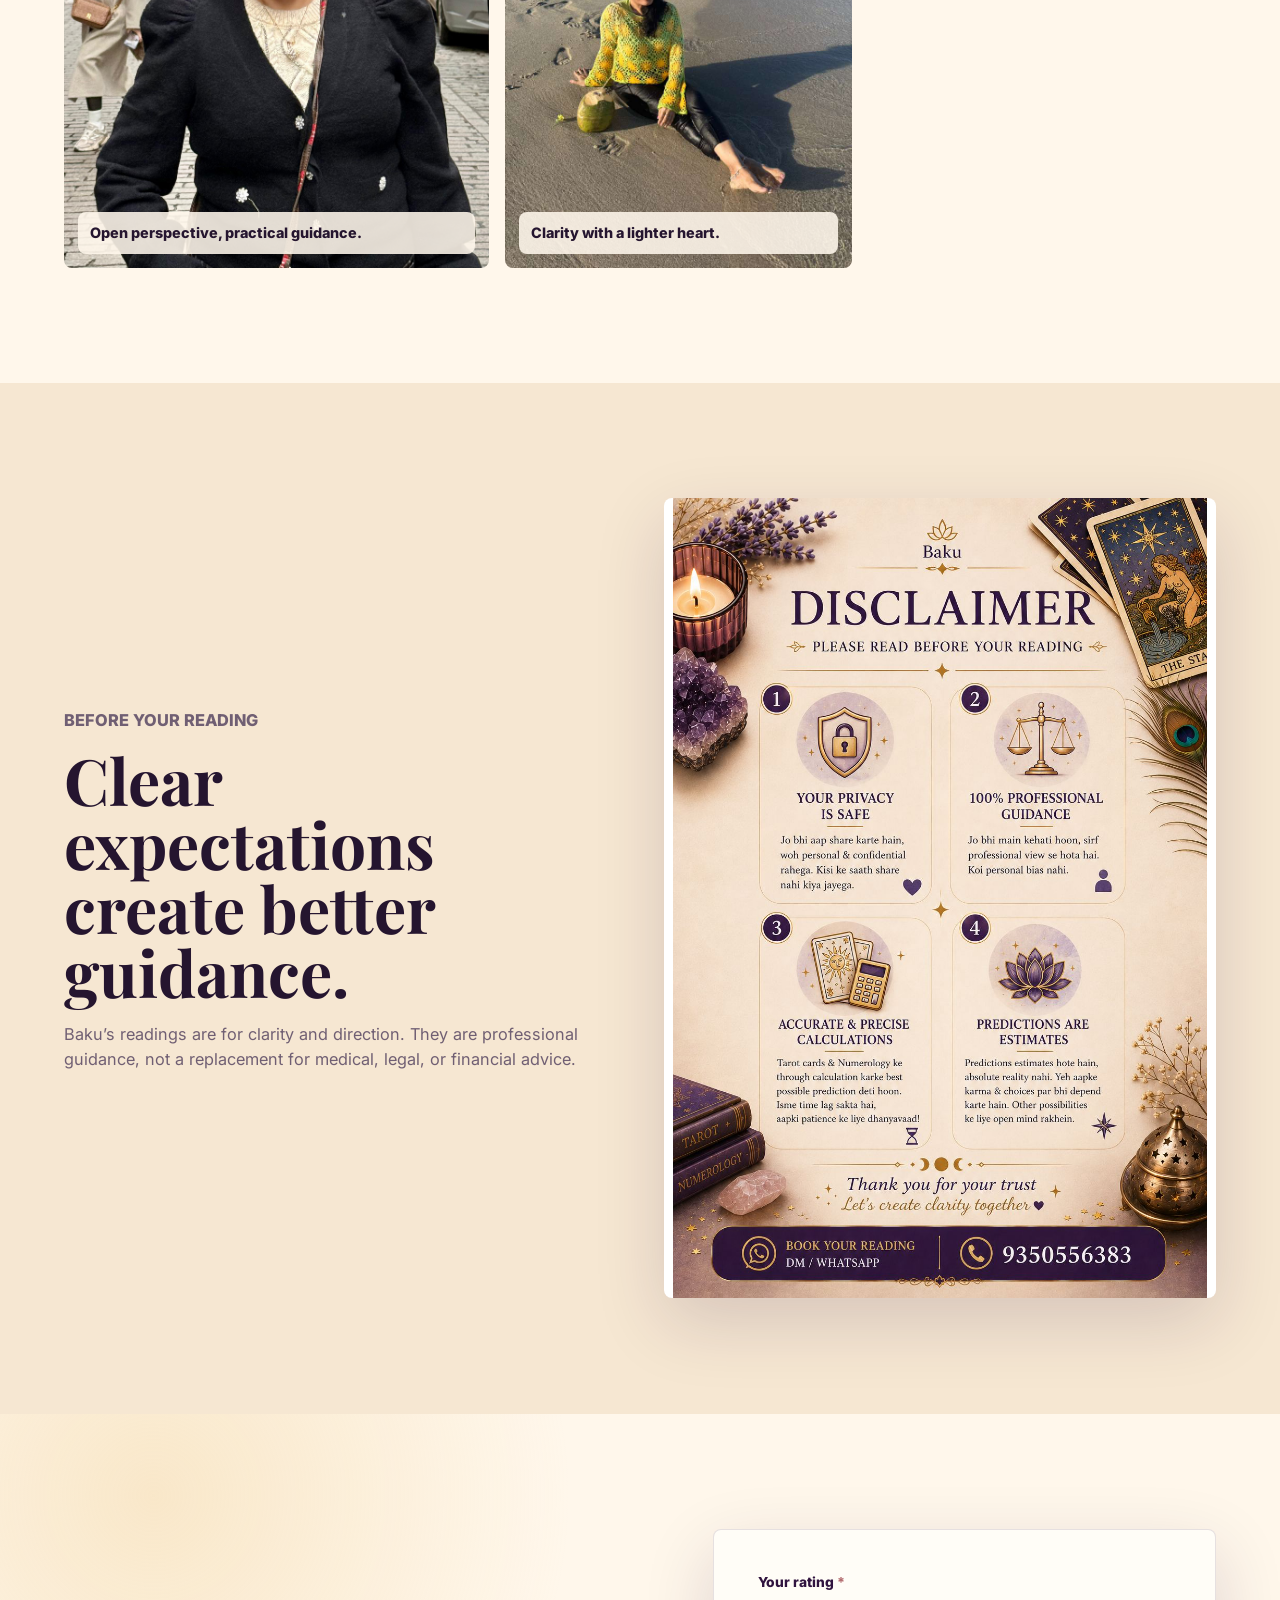
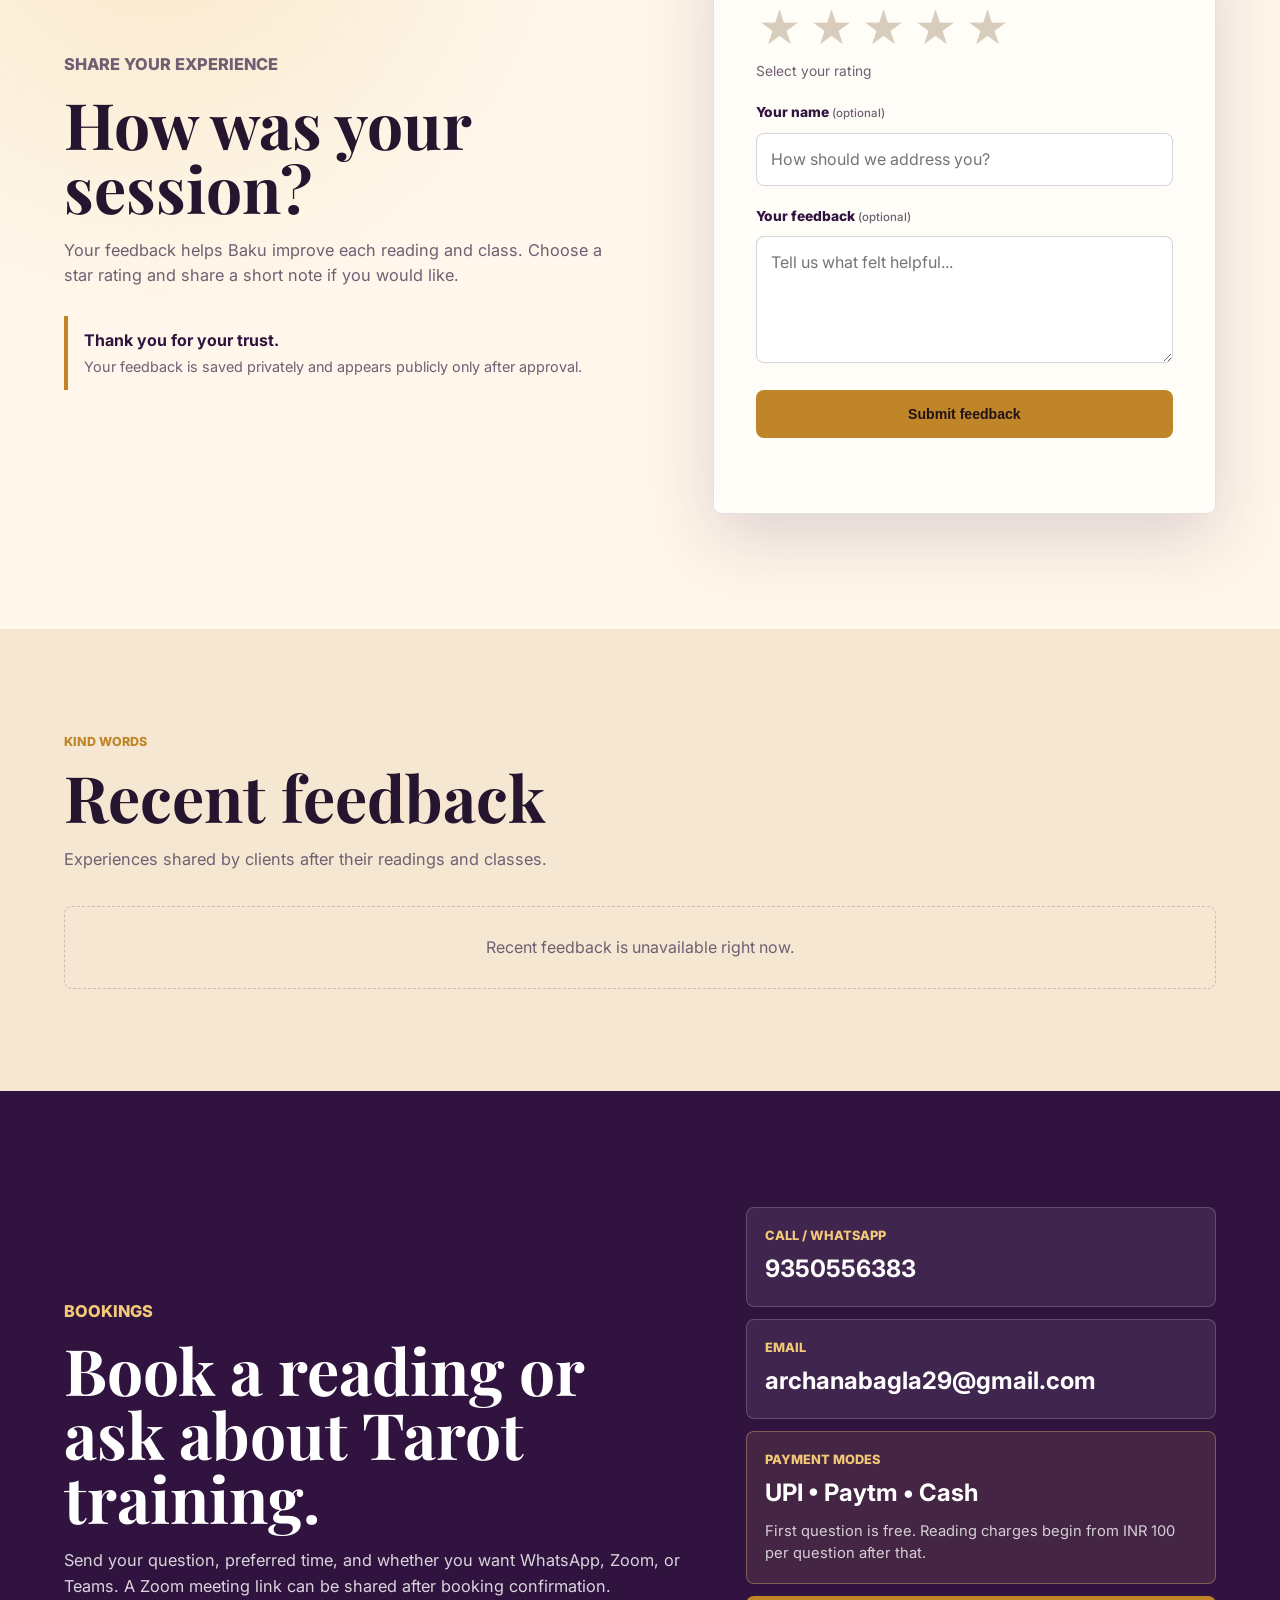
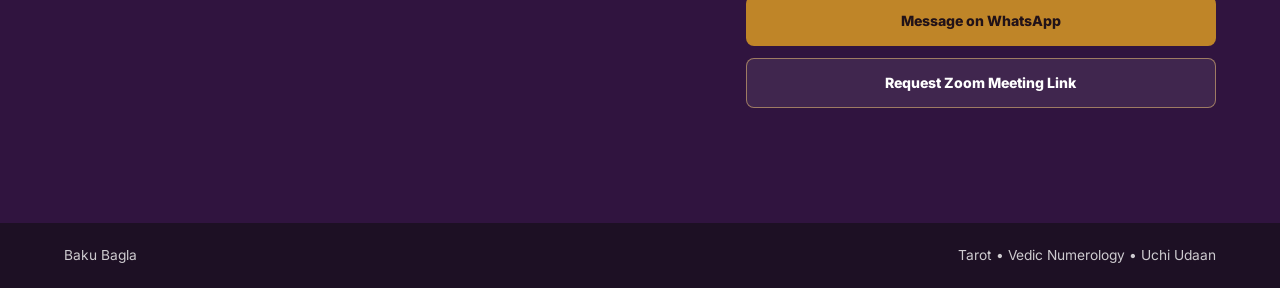
==== commit 9c471f9b: "Fix feedback page encoding regression" ====
--- a/public/index.html
+++ b/public/index.html
@@ -1,4 +1,4 @@
-﻿<!doctype html>
+<!doctype html>
 <html lang="en">
   <head>
     <meta charset="utf-8" />
@@ -70,14 +70,14 @@
         </picture>
         <div class="hero-overlay"></div>
         <div class="hero-content">
-          <p class="eyebrow">Clarity â€¢ Guidance â€¢ Empowerment</p>
+          <p class="eyebrow">Clarity • Guidance • Empowerment</p>
           <h1 id="hero-title"><span>Baku</span> <span>Bagla</span></h1>
           <p class="hero-subtitle">
             Tarot card readings, Vedic numerology guidance, and practical Tarot training for people seeking clarity with care.
           </p>
           <div class="hero-cause">
             <span>Uchi Udaan cause</span>
-            <strong>Every booking helps support childrenâ€™s education.</strong>
+            <strong>Every booking helps support children’s education.</strong>
           </div>
           <div class="hero-actions">
             <a class="button primary" href="https://wa.me/919350556383">Book on WhatsApp</a>
@@ -86,7 +86,7 @@
         </div>
         <div class="hero-note" aria-label="Social purpose">
           <strong>Guidance with giving</strong>
-          <span>A large share of earnings supports childrenâ€™s education through Uchi Udaan Mahila Mandal.</span>
+          <span>A large share of earnings supports children’s education through Uchi Udaan Mahila Mandal.</span>
         </div>
       </section>
 
@@ -102,18 +102,18 @@
           <span>WhatsApp, Zoom, Teams as needed</span>
         </div>
         <div>
-          <span class="strip-icon">â‚¹</span>
+          <span class="strip-icon">₹</span>
           <strong>Easy payment</strong>
           <span>UPI, Paytm, or cash where available</span>
         </div>
         <div>
-          <span class="strip-icon">âœ“</span>
+          <span class="strip-icon">✓</span>
           <strong>Professional courses</strong>
           <span>Tarot & Numerology trained</span>
         </div>
         <div>
-          <span class="strip-icon">à¤¸à¥‡à¤µà¤¾</span>
-          <strong>à¤¸à¥‡à¤µà¤¾ à¤”à¤° à¤¸à¤®à¥à¤®à¤¾à¤¨</strong>
+          <span class="strip-icon">सेवा</span>
+          <strong>सेवा और सम्मान</strong>
           <span>Education support for children</span>
         </div>
       </section>
@@ -121,7 +121,7 @@
       <section class="section intro-section" aria-labelledby="intro-title">
         <div class="section-copy">
           <p class="eyebrow">Meet your guide</p>
-          <h2 id="intro-title">An intuitive reader with a studentâ€™s discipline.</h2>
+          <h2 id="intro-title">An intuitive reader with a student’s discipline.</h2>
           <p>
             Baku Bagla brings together Tarot, Vedic Numerology, practical life experience, and continuous learning. Her work is built around privacy, unbiased guidance, and clear communication.
           </p>
@@ -178,7 +178,7 @@
               </video>
             </div>
             <div class="service-body">
-              <p class="service-label">Tarot Training Class â€¢ à¤Ÿà¥ˆà¤°à¥‹ à¤ªà¥à¤°à¤¶à¤¿à¤•à¥à¤·à¤£</p>
+              <p class="service-label">Tarot Training Class • टैरो प्रशिक्षण</p>
               <h3>Learn Tarot as a practical, compassionate skill.</h3>
               <p>
                 Training is designed for beginners and serious learners who want to read for themselves and eventually guide others with confidence.
@@ -230,11 +230,11 @@
       <section class="ngo-section" id="ngo" aria-labelledby="ngo-title">
         <div class="ngo-copy">
           <p class="eyebrow">Social work</p>
-          <h2 id="ngo-title">Uchi Udaan Mahila Mandal â€¢ à¤Šà¤à¤šà¥€ à¤‰à¤¡à¤¼à¤¾à¤¨ à¤®à¤¹à¤¿à¤²à¤¾ à¤®à¤‚à¤¡à¤²</h2>
+          <h2 id="ngo-title">Uchi Udaan Mahila Mandal • ऊँची उड़ान महिला मंडल</h2>
           <p>
             Baku also teaches and supports children through Uchi Udaan Mahila Mandal. A large part of the earnings from readings and classes goes toward education, learning material, and community support.
           </p>
-          <p class="hindi-line">à¤¸à¤‚à¤¸à¥à¤•à¥ƒà¤¤à¤¿ à¤•à¥€ à¤“à¤° â€¢ à¤¦à¤¾à¤¨ à¤¨à¤¹à¥€à¤‚, à¤¸à¤®à¥à¤®à¤¾à¤¨</p>
+          <p class="hindi-line">संस्कृति की ओर • दान नहीं, सम्मान</p>
           <a class="button primary" href="#contact">Support through a booking</a>
         </div>
         <div class="ngo-gallery">
@@ -275,7 +275,7 @@
           <p class="eyebrow">Before your reading</p>
           <h2 id="poster-title">Clear expectations create better guidance.</h2>
           <p>
-            Bakuâ€™s readings are for clarity and direction. They are professional guidance, not a replacement for medical, legal, or financial advice.
+            Baku’s readings are for clarity and direction. They are professional guidance, not a replacement for medical, legal, or financial advice.
           </p>
         </div>
         <img src="assets/disclaimer-poster.jpg" alt="Reading disclaimer poster with privacy and guidance principles" />
@@ -297,11 +297,11 @@
           <fieldset>
             <legend>Your rating <span aria-hidden="true">*</span></legend>
             <div class="star-rating" data-star-rating aria-label="Choose a rating from 1 to 5 stars">
-              <button type="button" data-rating="1" aria-label="1 star" aria-pressed="false">â˜…</button>
-              <button type="button" data-rating="2" aria-label="2 stars" aria-pressed="false">â˜…</button>
-              <button type="button" data-rating="3" aria-label="3 stars" aria-pressed="false">â˜…</button>
-              <button type="button" data-rating="4" aria-label="4 stars" aria-pressed="false">â˜…</button>
-              <button type="button" data-rating="5" aria-label="5 stars" aria-pressed="false">â˜…</button>
+              <button type="button" data-rating="1" aria-label="1 star" aria-pressed="false">&#9733;</button>
+              <button type="button" data-rating="2" aria-label="2 stars" aria-pressed="false">&#9733;</button>
+              <button type="button" data-rating="3" aria-label="3 stars" aria-pressed="false">&#9733;</button>
+              <button type="button" data-rating="4" aria-label="4 stars" aria-pressed="false">&#9733;</button>
+              <button type="button" data-rating="5" aria-label="5 stars" aria-pressed="false">&#9733;</button>
             </div>
             <p class="rating-label" data-rating-label aria-live="polite">Select your rating</p>
             <input type="hidden" name="rating" data-rating-input required />
@@ -312,7 +312,7 @@
           </label>
           <label>
             <span>Your feedback <small>(optional)</small></span>
-            <textarea name="message" rows="4" maxlength="500" placeholder="Tell us what felt helpfulâ€¦"></textarea>
+            <textarea name="message" rows="4" maxlength="500" placeholder="Tell us what felt helpful..."></textarea>
           </label>
           <button class="button primary feedback-submit" type="submit">Submit feedback</button>
           <p class="feedback-status" data-feedback-status aria-live="polite"></p>
@@ -326,7 +326,7 @@
           <p>Experiences shared by clients after their readings and classes.</p>
         </div>
         <div class="feedback-list" data-feedback-list>
-          <p class="feedback-loading">Loading recent feedbackâ€¦</p>
+          <p class="feedback-loading">Loading recent feedback...</p>
         </div>
       </section>
 
@@ -349,7 +349,7 @@
           </a>
           <div class="payment-box">
             <span>Payment Modes</span>
-            <strong>UPI â€¢ Paytm â€¢ Cash</strong>
+            <strong>UPI • Paytm • Cash</strong>
             <p>First question is free. Reading charges begin from INR 100 per question after that.</p>
           </div>
           <a href="https://wa.me/919350556383" class="button primary">Message on WhatsApp</a>
@@ -360,7 +360,7 @@
 
     <footer class="site-footer">
       <span>Baku Bagla</span>
-      <span>Tarot â€¢ Vedic Numerology â€¢ Uchi Udaan</span>
+      <span>Tarot • Vedic Numerology • Uchi Udaan</span>
     </footer>
 
     <script src="script.js"></script>
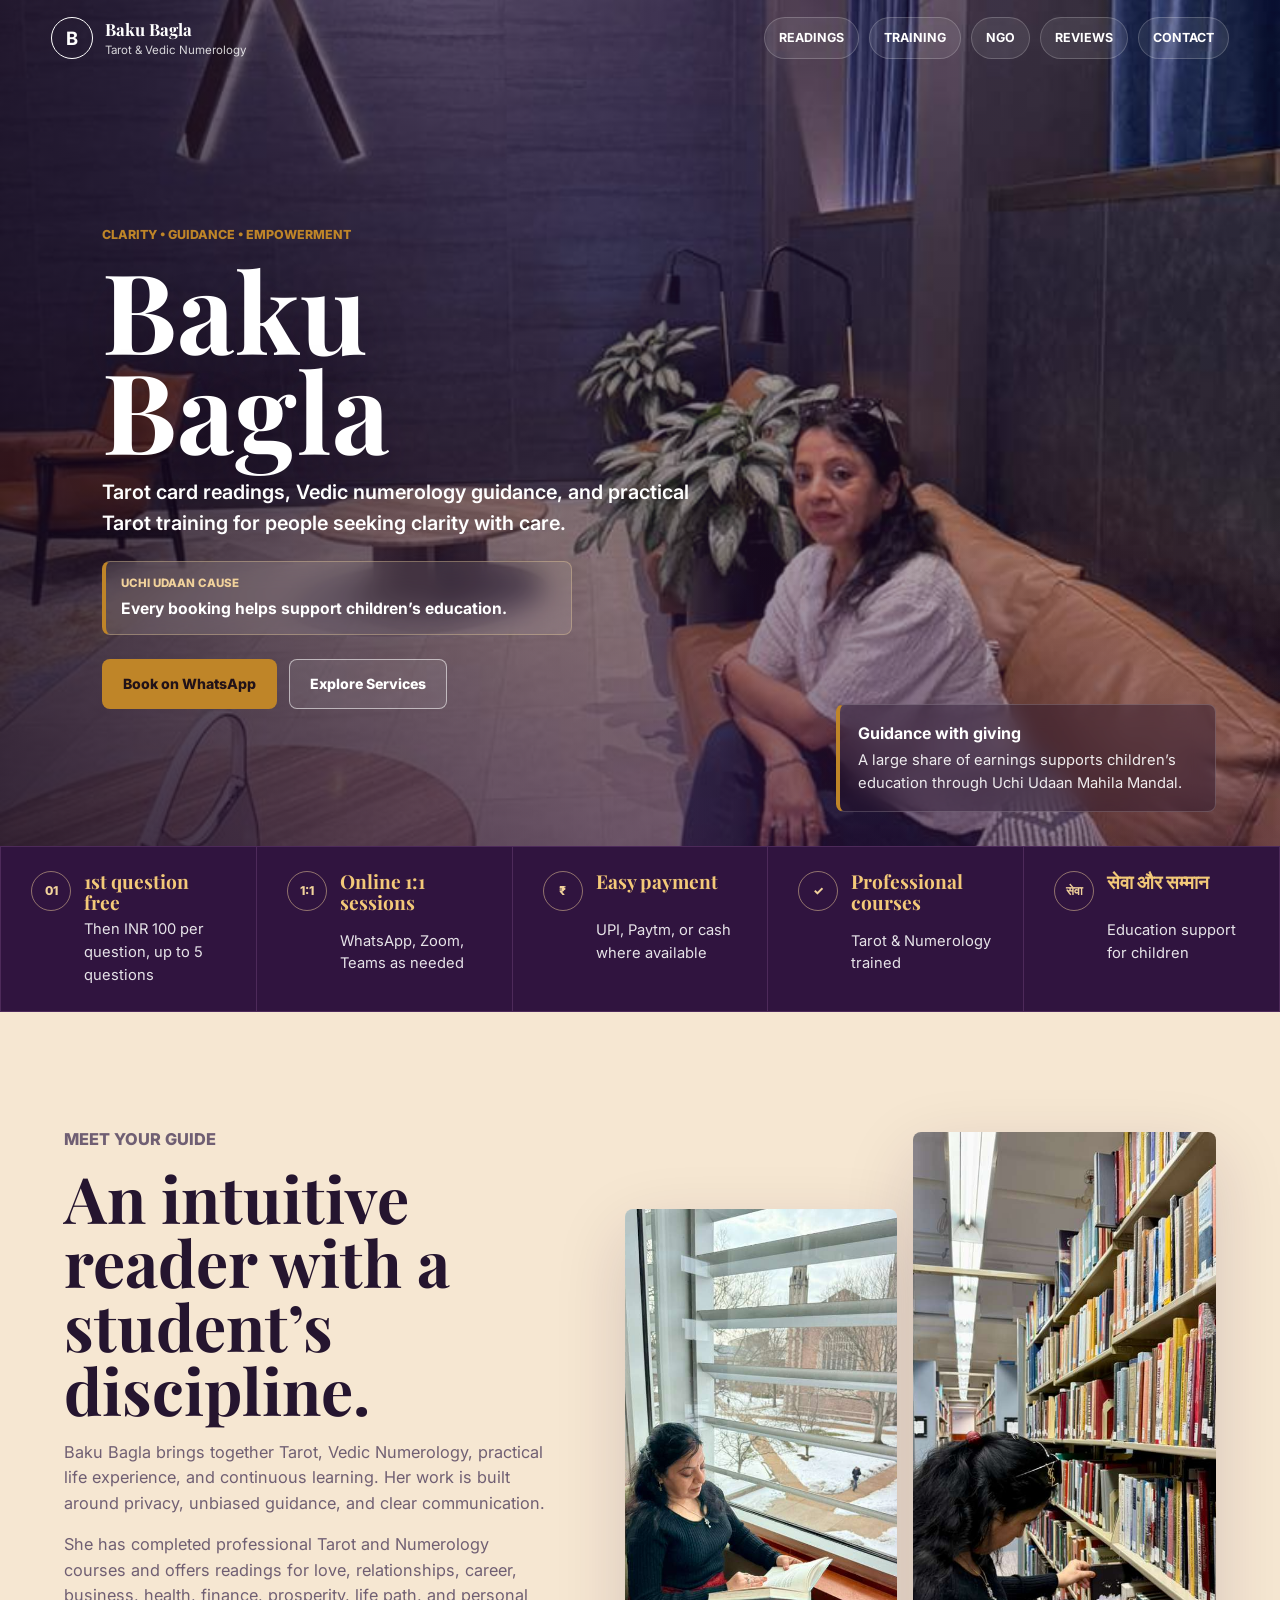
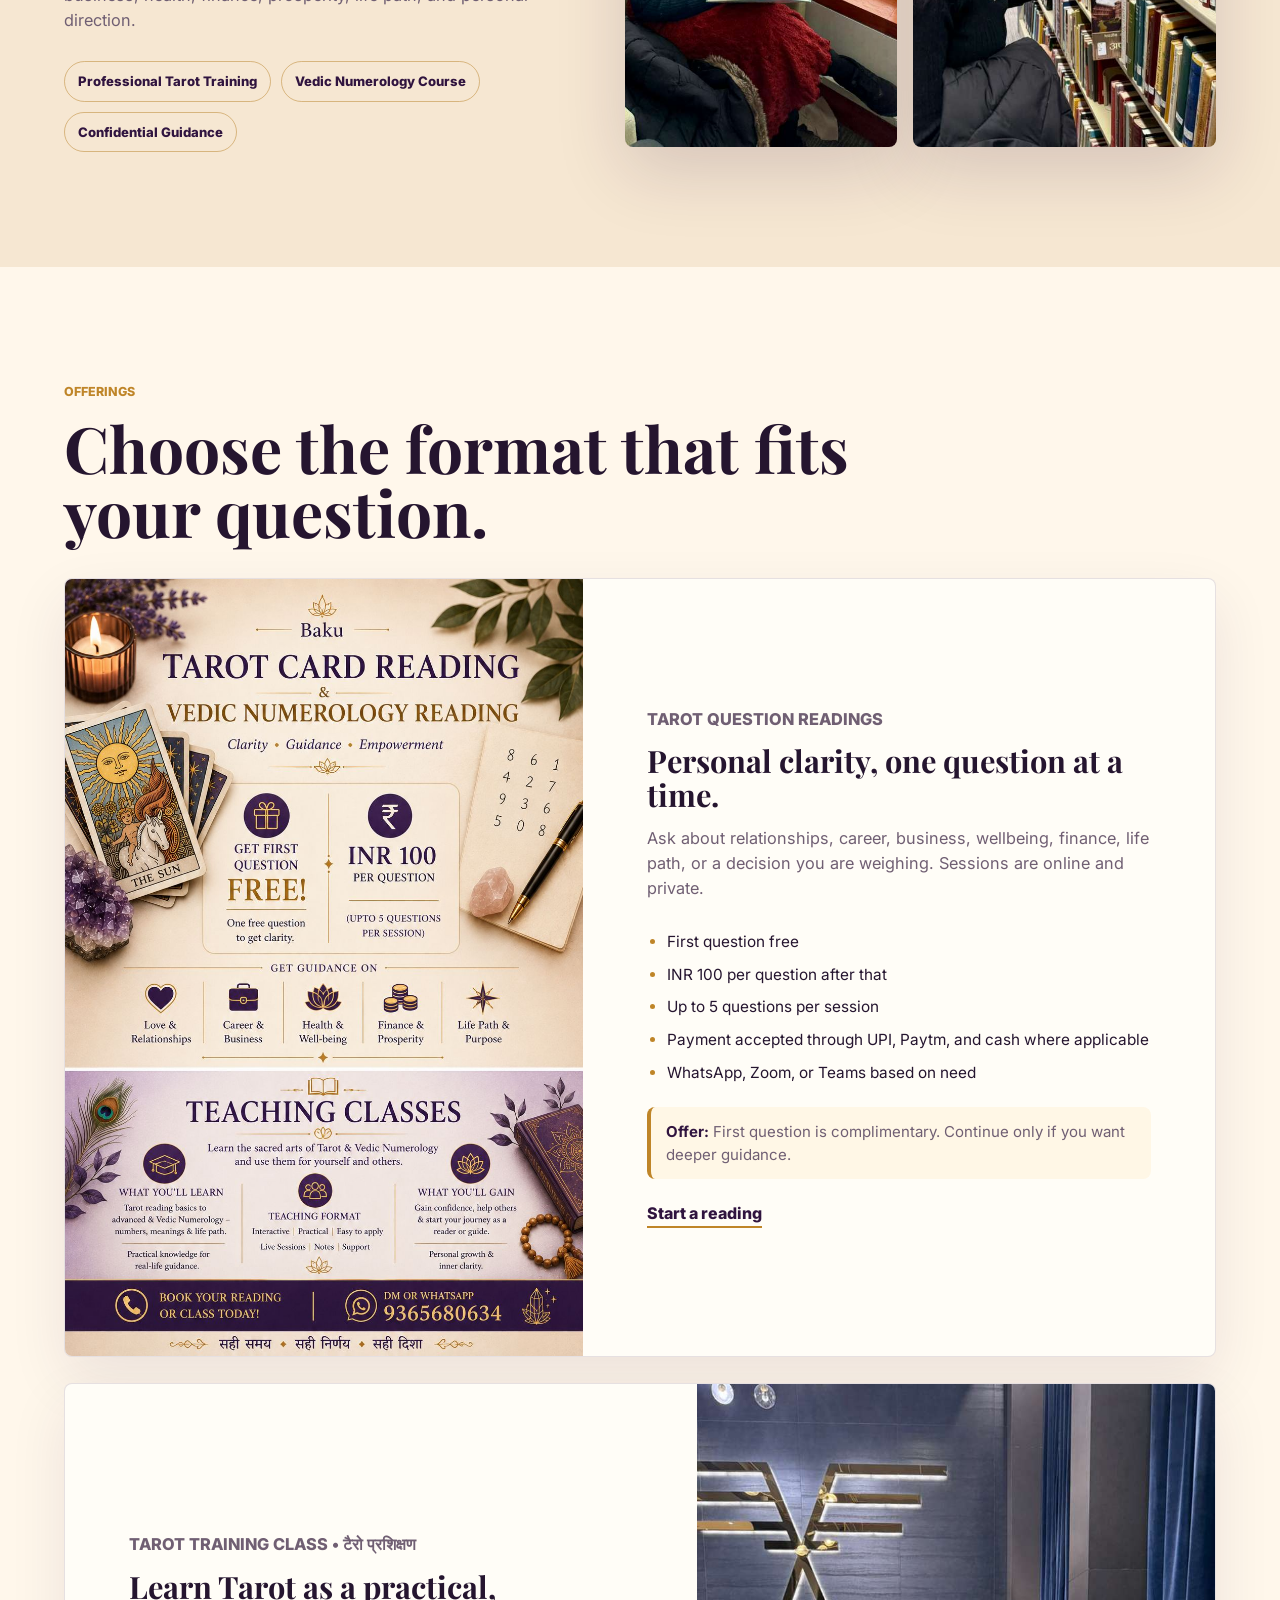
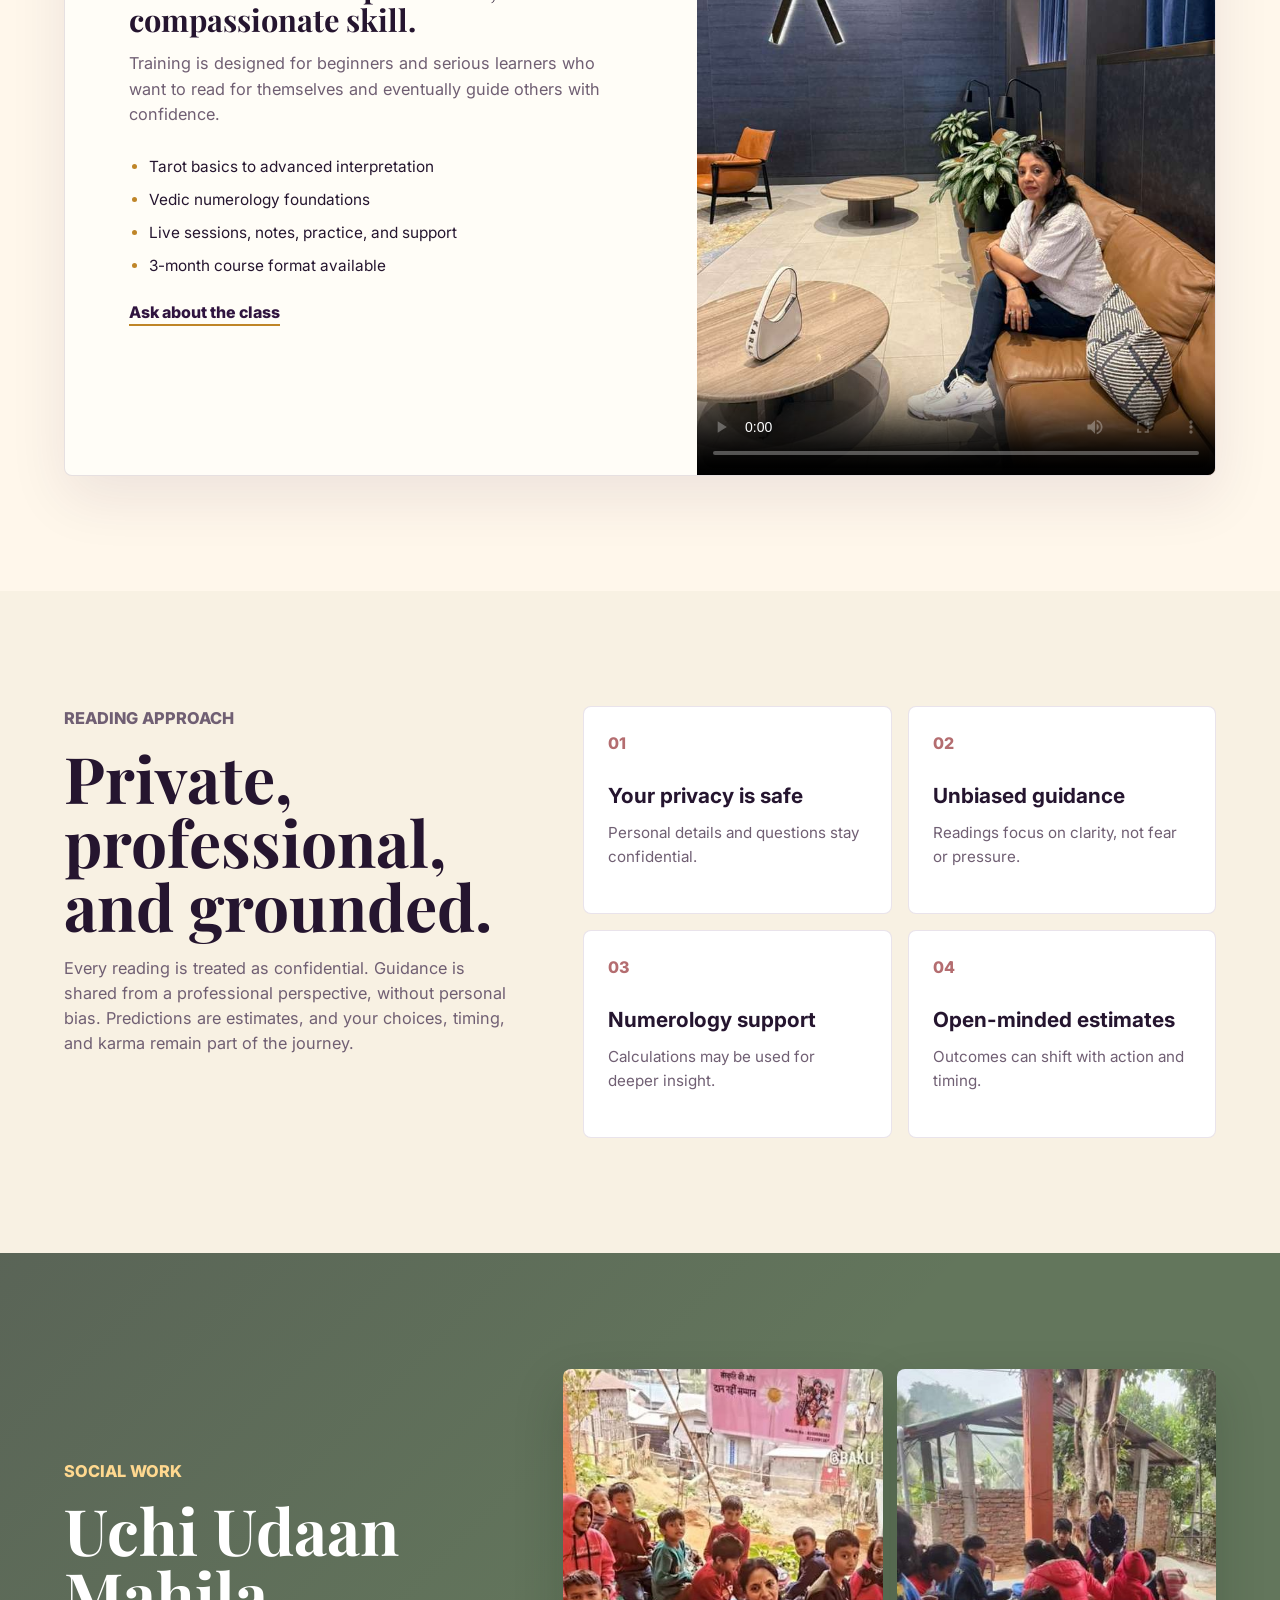
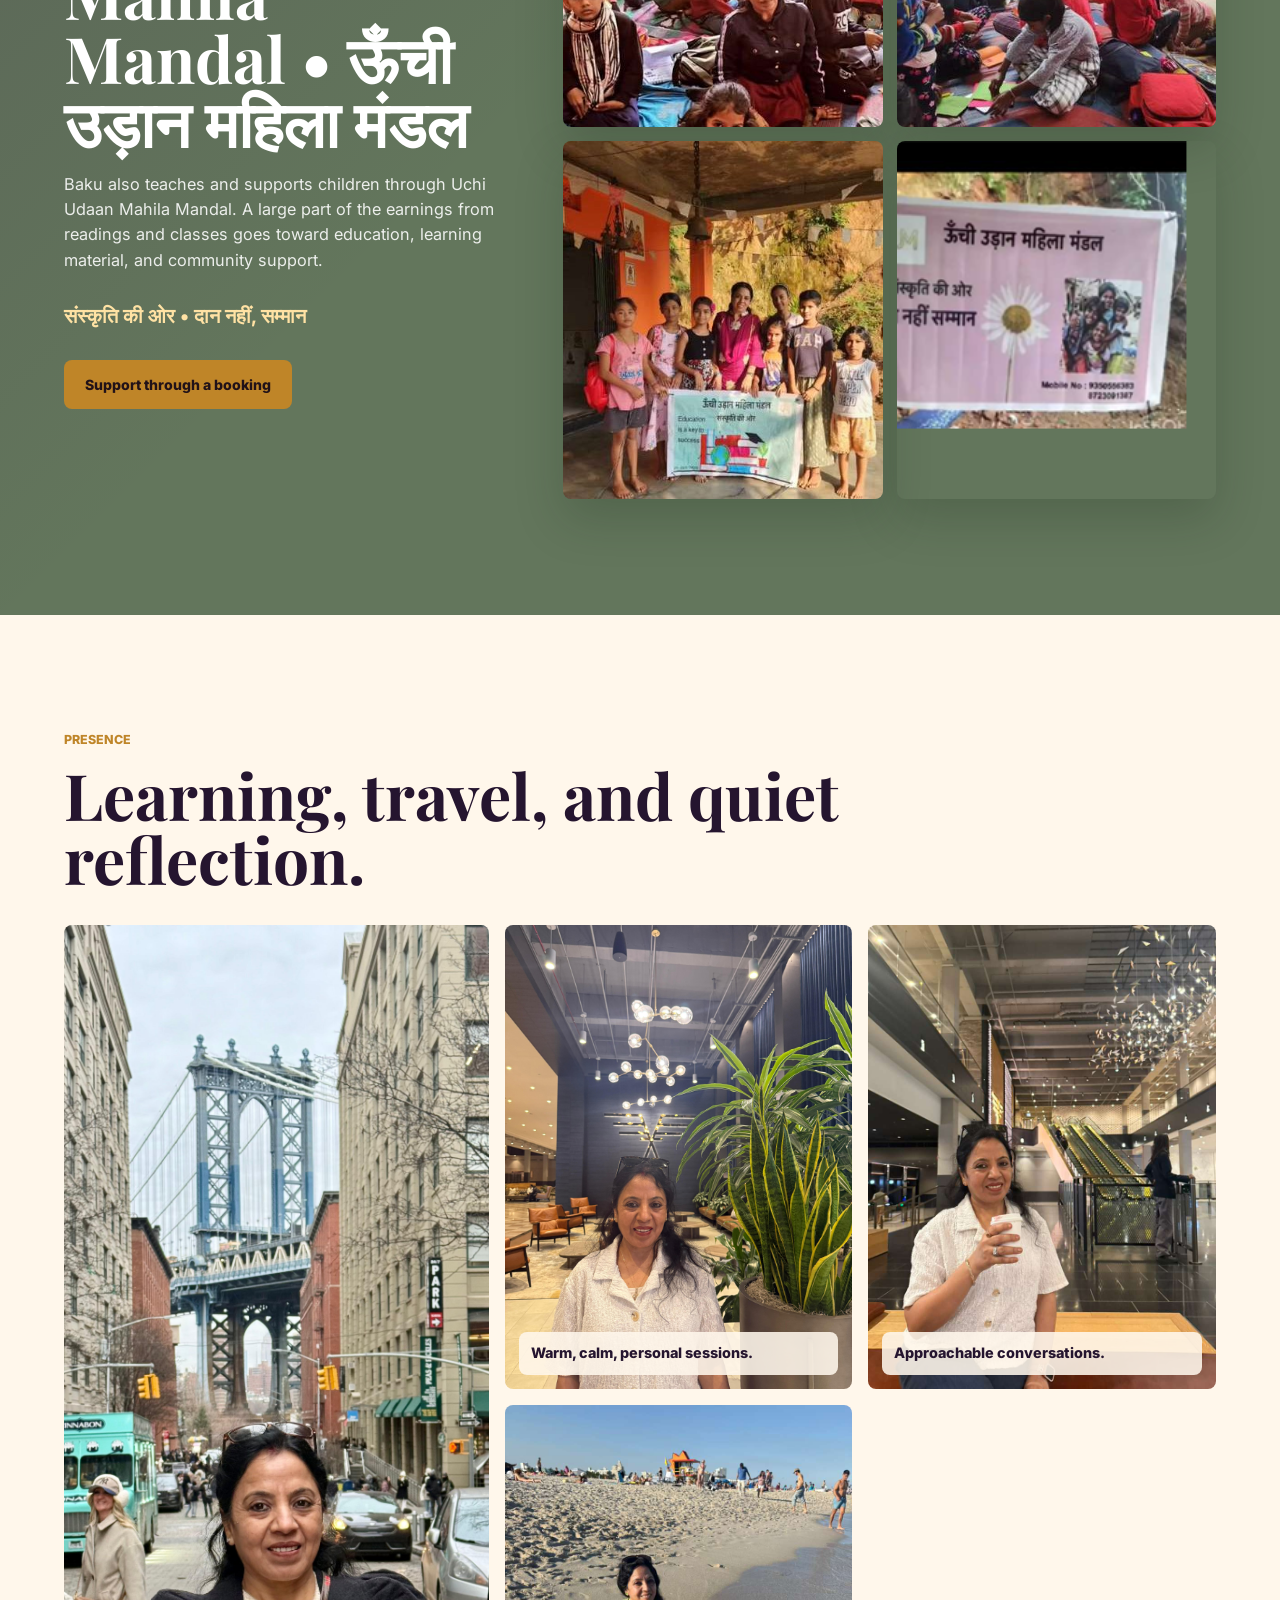
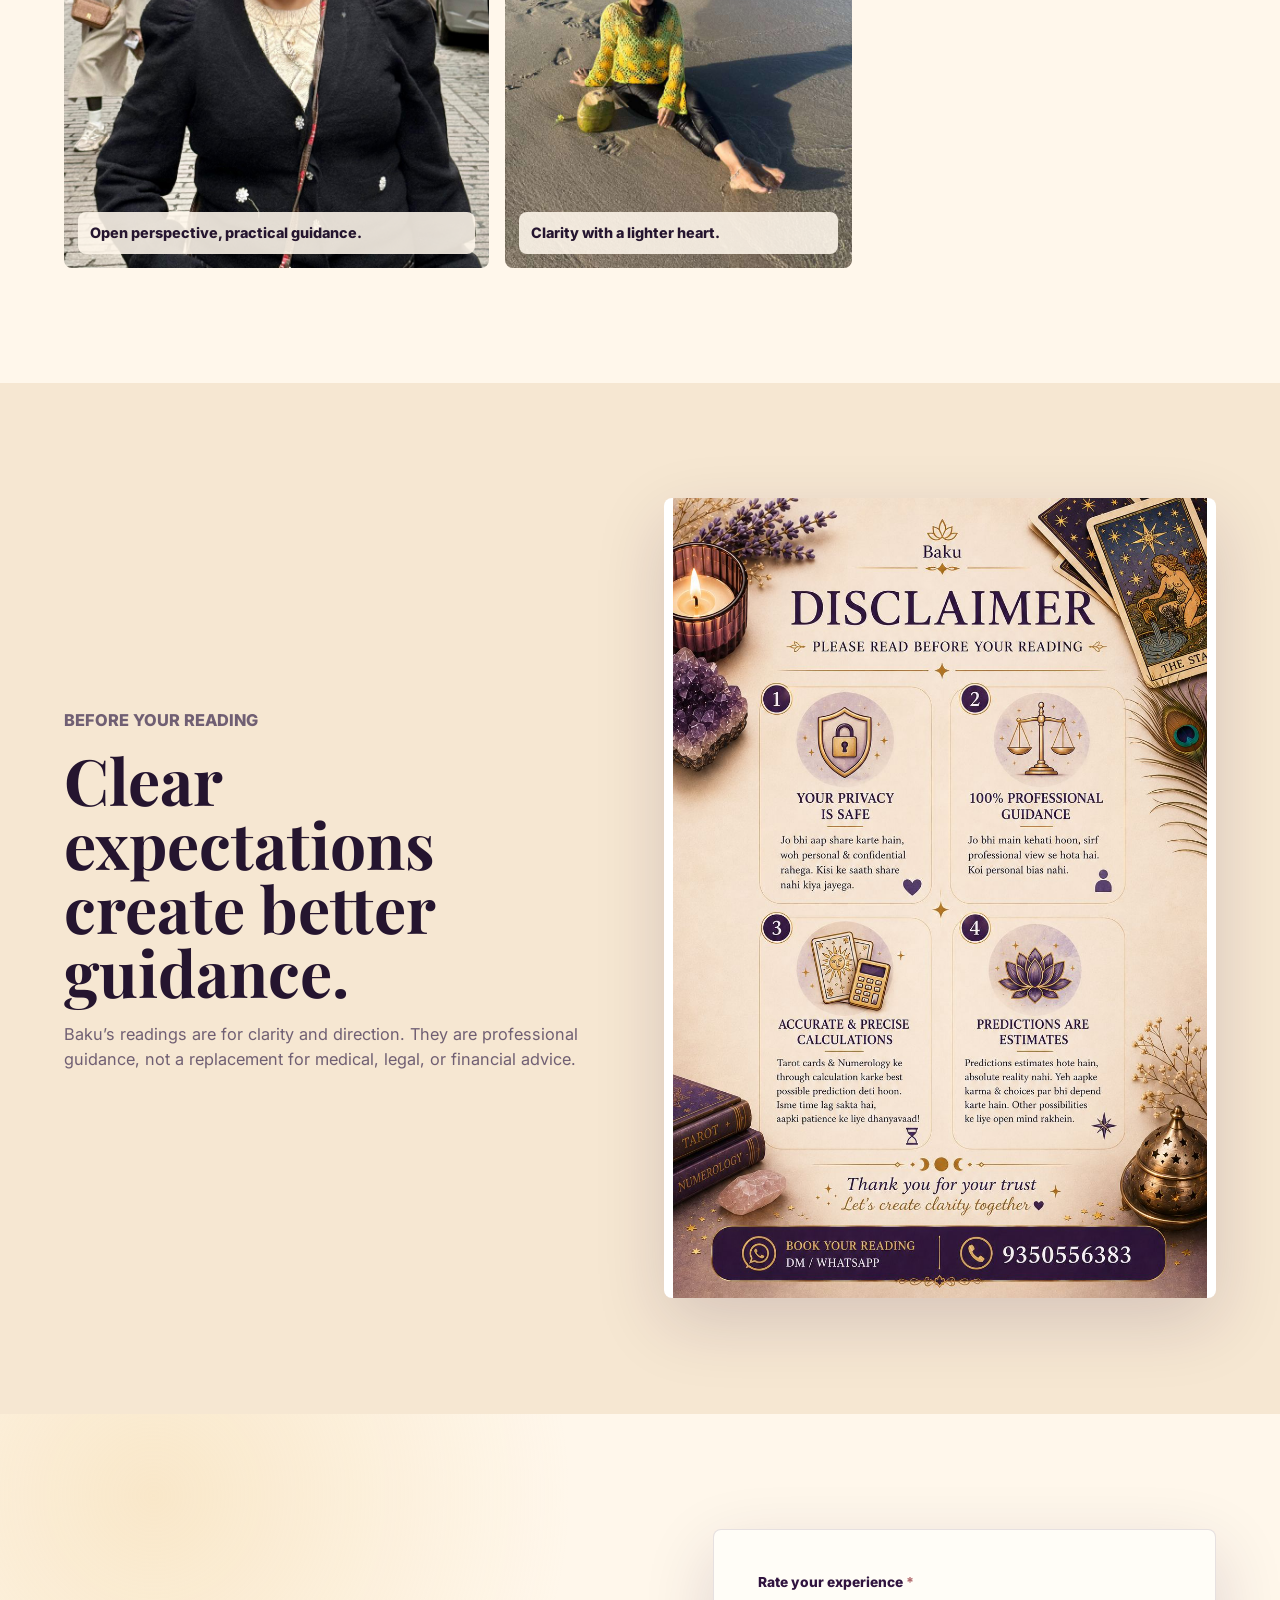
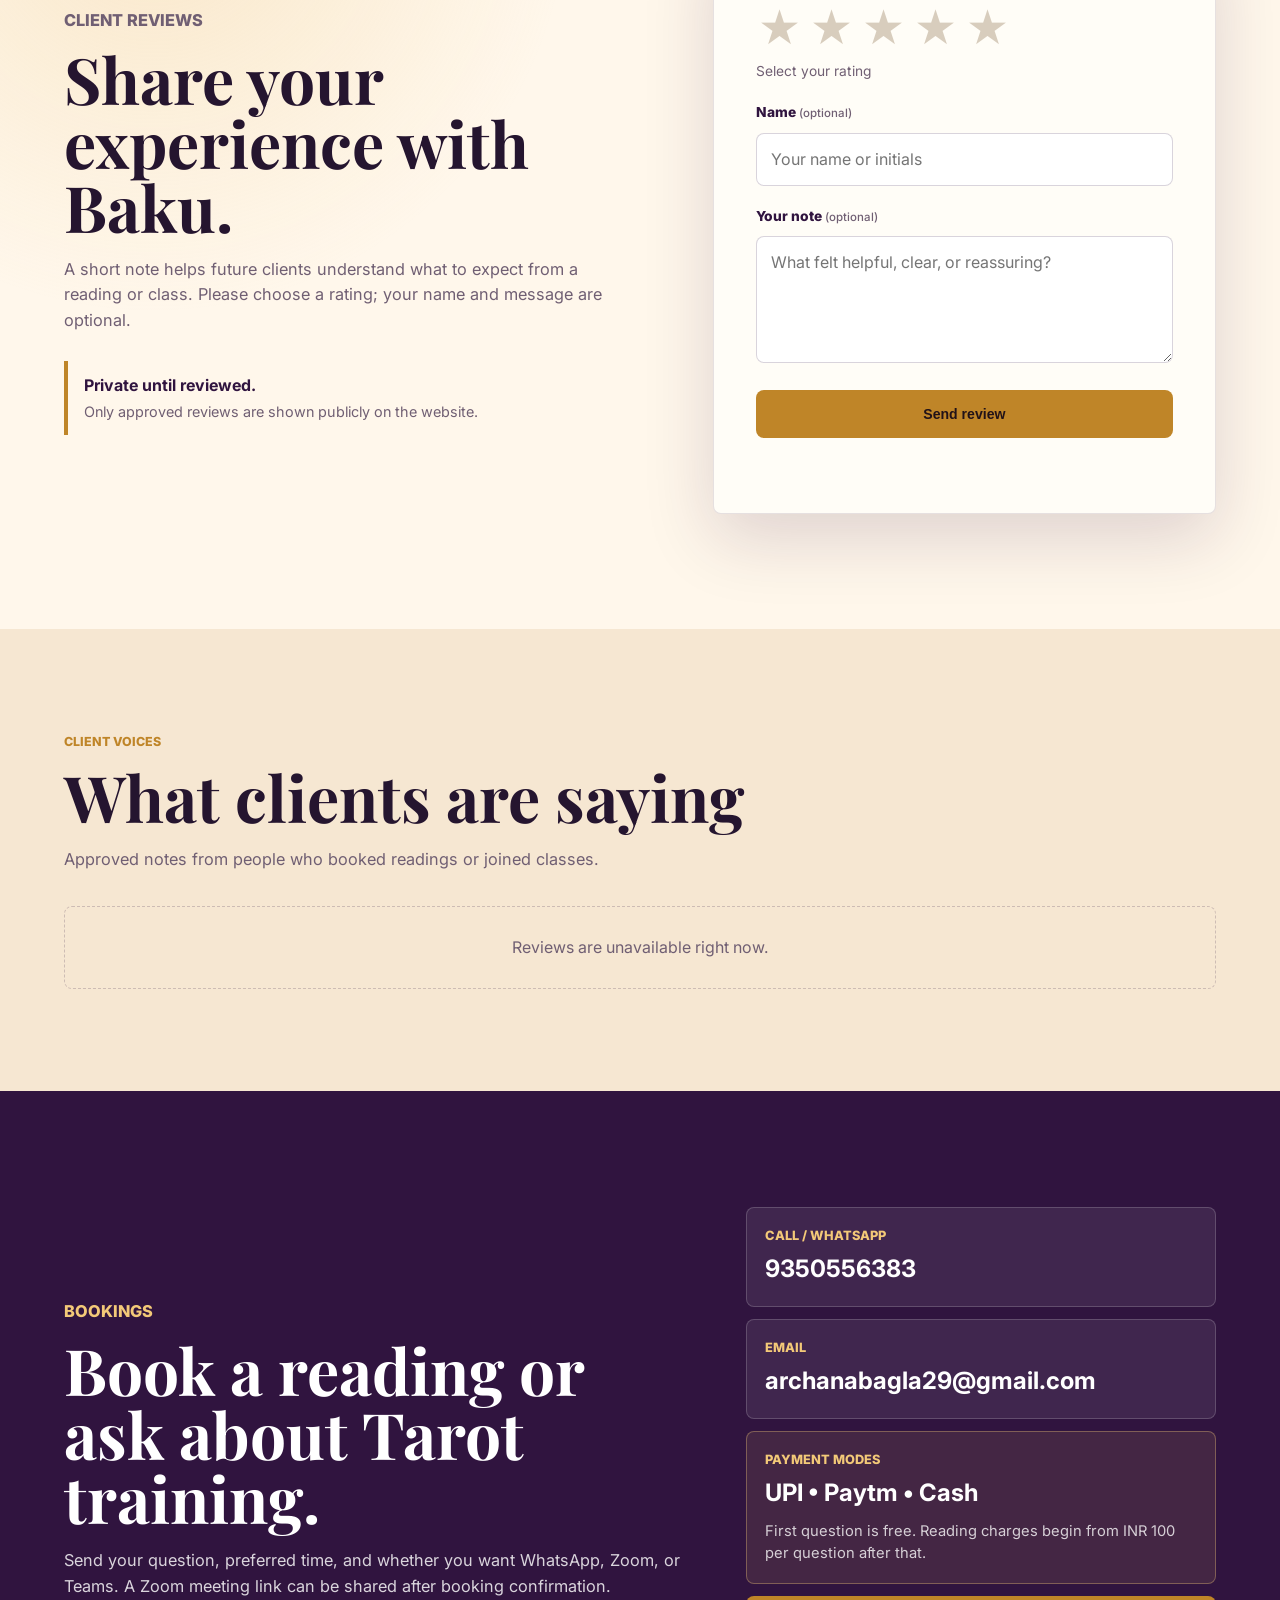
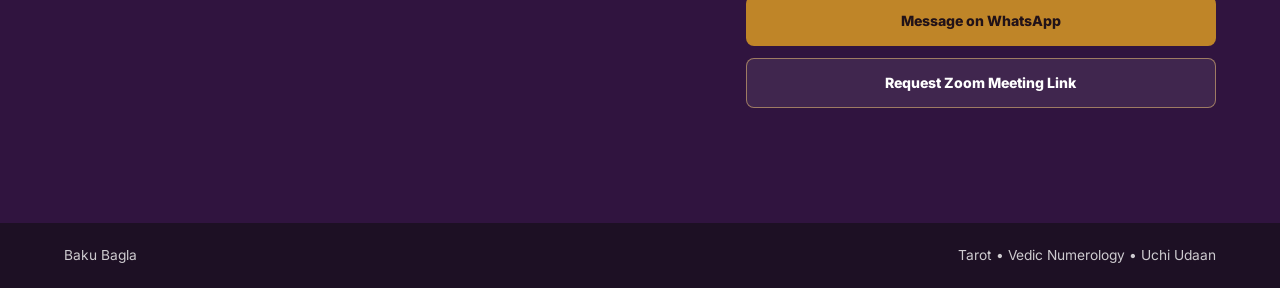
==== commit 12d2be91: "Polish reviews section copy" ====
--- a/public/index.html
+++ b/public/index.html
@@ -57,7 +57,7 @@
         <a href="#readings">Readings</a>
         <a href="#training">Training</a>
         <a href="#ngo">NGO</a>
-        <a href="#feedback">Feedback</a>
+        <a href="#feedback">Reviews</a>
         <a href="#contact">Contact</a>
       </nav>
     </header>
@@ -283,19 +283,19 @@
 
       <section class="feedback-section" id="feedback" aria-labelledby="feedback-title">
         <div class="feedback-copy">
-          <p class="eyebrow">Share your experience</p>
-          <h2 id="feedback-title">How was your session?</h2>
-          <p>
-            Your feedback helps Baku improve each reading and class. Choose a star rating and share a short note if you would like.
+          <p class="eyebrow">Client reviews</p>
+          <h2 id="feedback-title">Share your experience with Baku.</h2>
+          <p>
+            A short note helps future clients understand what to expect from a reading or class. Please choose a rating; your name and message are optional.
           </p>
           <div class="feedback-promise">
-            <strong>Thank you for your trust.</strong>
-            <span>Your feedback is saved privately and appears publicly only after approval.</span>
+            <strong>Private until reviewed.</strong>
+            <span>Only approved reviews are shown publicly on the website.</span>
           </div>
         </div>
         <form class="feedback-form" data-feedback-form>
           <fieldset>
-            <legend>Your rating <span aria-hidden="true">*</span></legend>
+            <legend>Rate your experience <span aria-hidden="true">*</span></legend>
             <div class="star-rating" data-star-rating aria-label="Choose a rating from 1 to 5 stars">
               <button type="button" data-rating="1" aria-label="1 star" aria-pressed="false">&#9733;</button>
               <button type="button" data-rating="2" aria-label="2 stars" aria-pressed="false">&#9733;</button>
@@ -307,26 +307,26 @@
             <input type="hidden" name="rating" data-rating-input required />
           </fieldset>
           <label>
-            <span>Your name <small>(optional)</small></span>
-            <input type="text" name="name" maxlength="60" autocomplete="name" placeholder="How should we address you?" />
+            <span>Name <small>(optional)</small></span>
+            <input type="text" name="name" maxlength="60" autocomplete="name" placeholder="Your name or initials" />
           </label>
           <label>
-            <span>Your feedback <small>(optional)</small></span>
-            <textarea name="message" rows="4" maxlength="500" placeholder="Tell us what felt helpful..."></textarea>
+            <span>Your note <small>(optional)</small></span>
+            <textarea name="message" rows="4" maxlength="500" placeholder="What felt helpful, clear, or reassuring?"></textarea>
           </label>
-          <button class="button primary feedback-submit" type="submit">Submit feedback</button>
+          <button class="button primary feedback-submit" type="submit">Send review</button>
           <p class="feedback-status" data-feedback-status aria-live="polite"></p>
         </form>
       </section>
 
       <section class="recent-feedback" aria-labelledby="recent-feedback-title">
         <div class="section-heading">
-          <p class="eyebrow">Kind words</p>
-          <h2 id="recent-feedback-title">Recent feedback</h2>
-          <p>Experiences shared by clients after their readings and classes.</p>
+          <p class="eyebrow">Client voices</p>
+          <h2 id="recent-feedback-title">What clients are saying</h2>
+          <p>Approved notes from people who booked readings or joined classes.</p>
         </div>
         <div class="feedback-list" data-feedback-list>
-          <p class="feedback-loading">Loading recent feedback...</p>
+          <p class="feedback-loading">Loading reviews...</p>
         </div>
       </section>
 
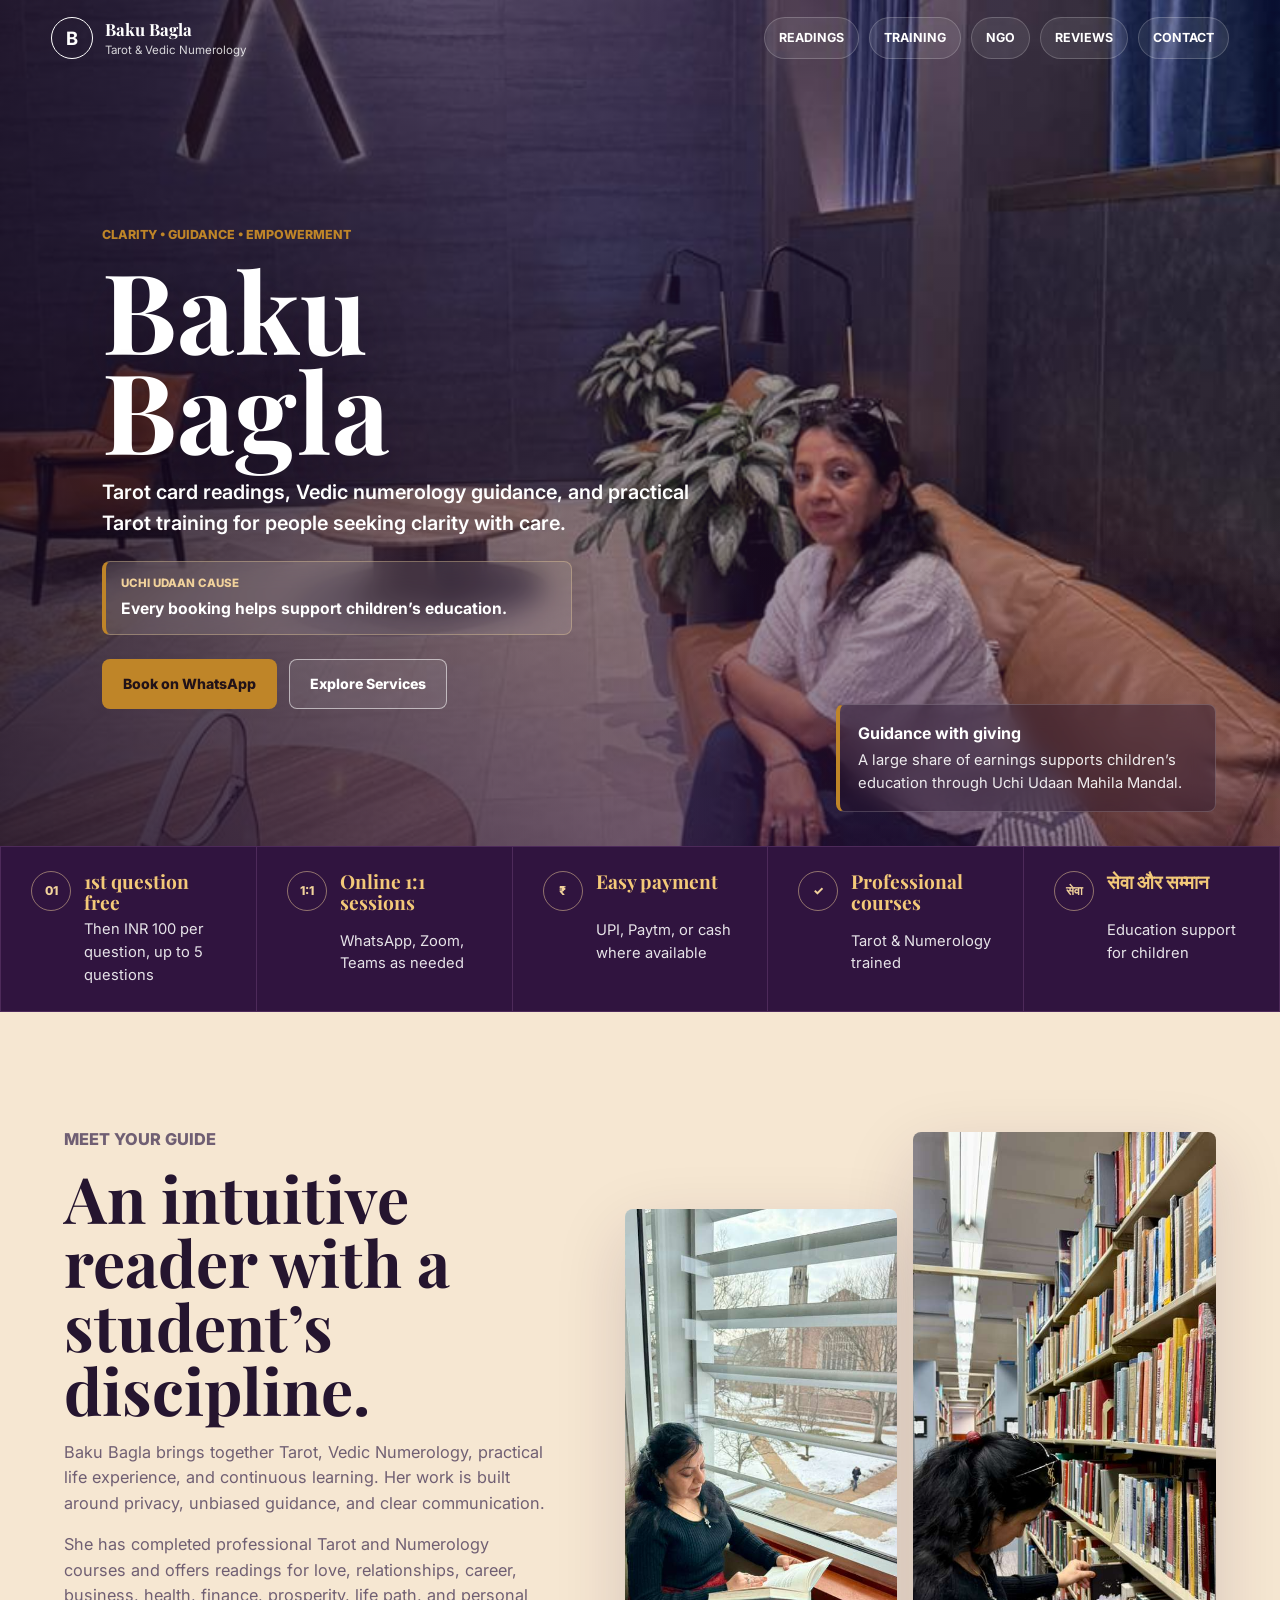
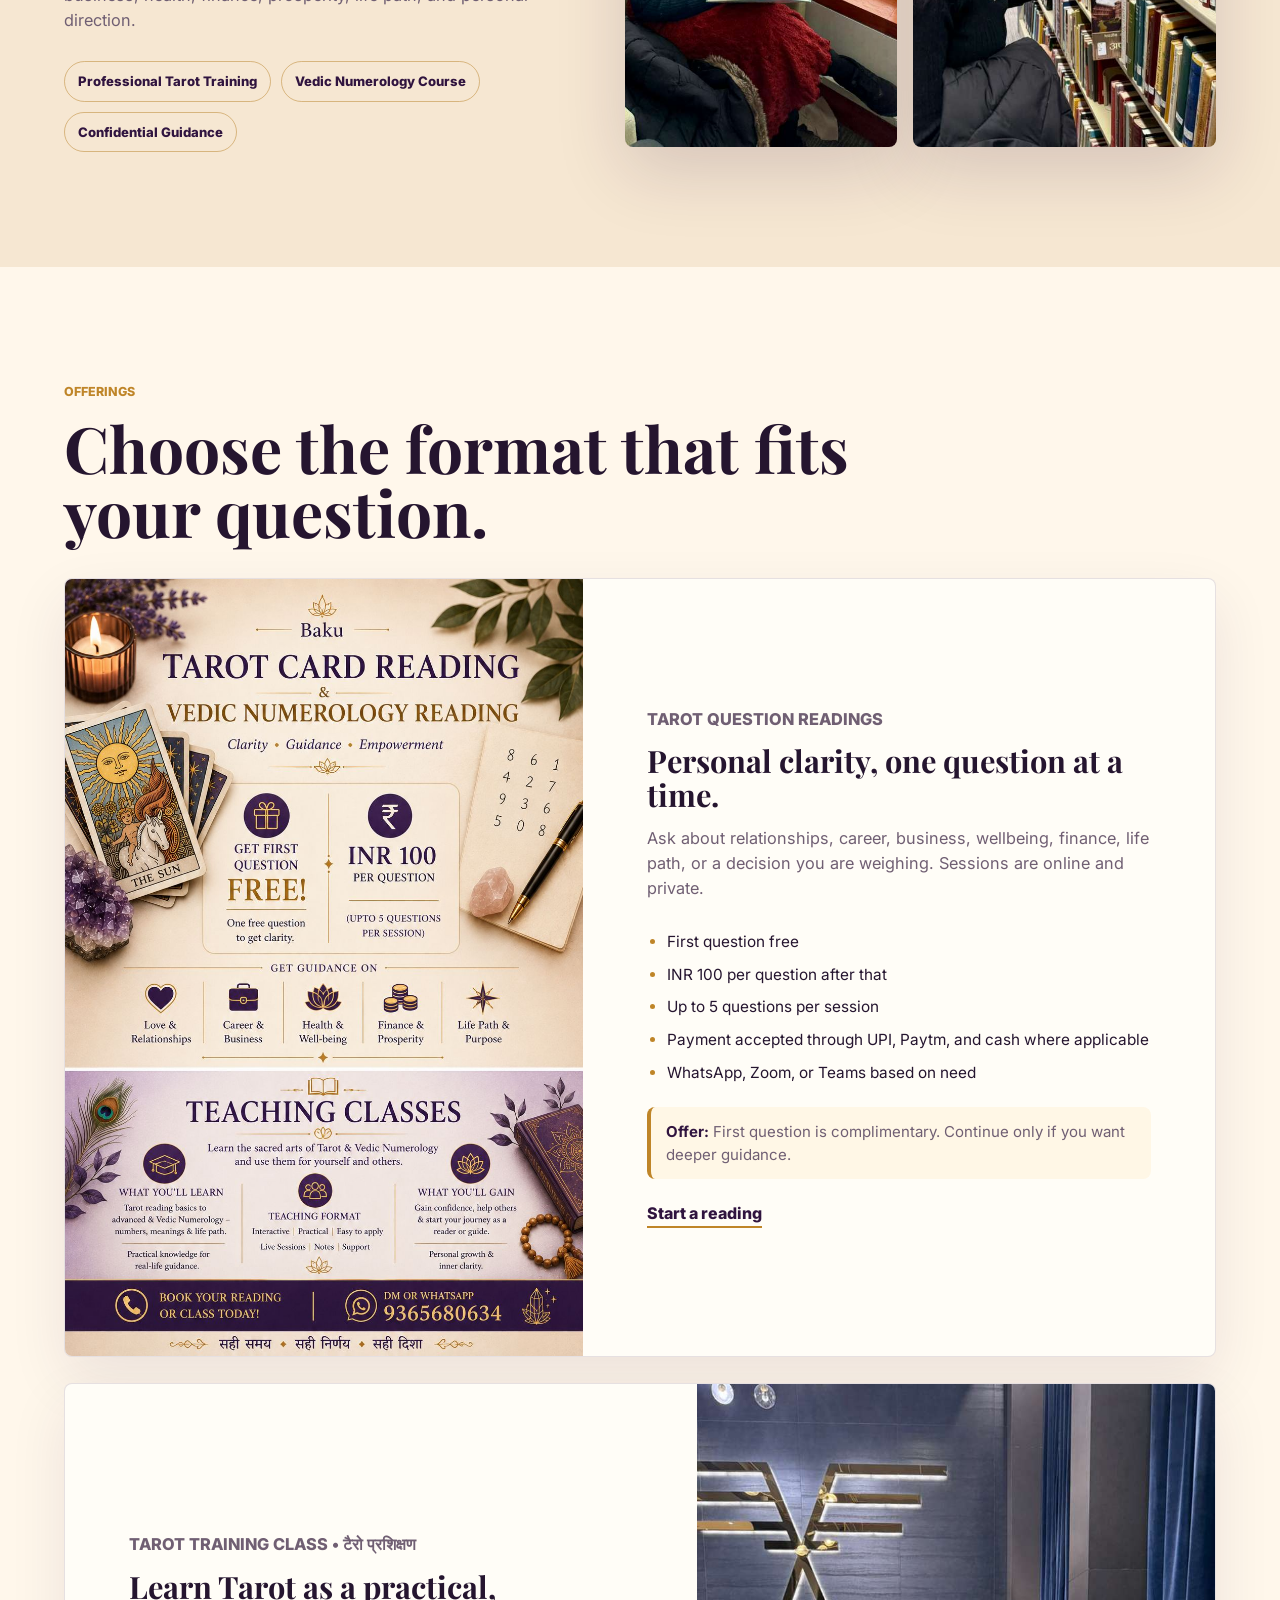
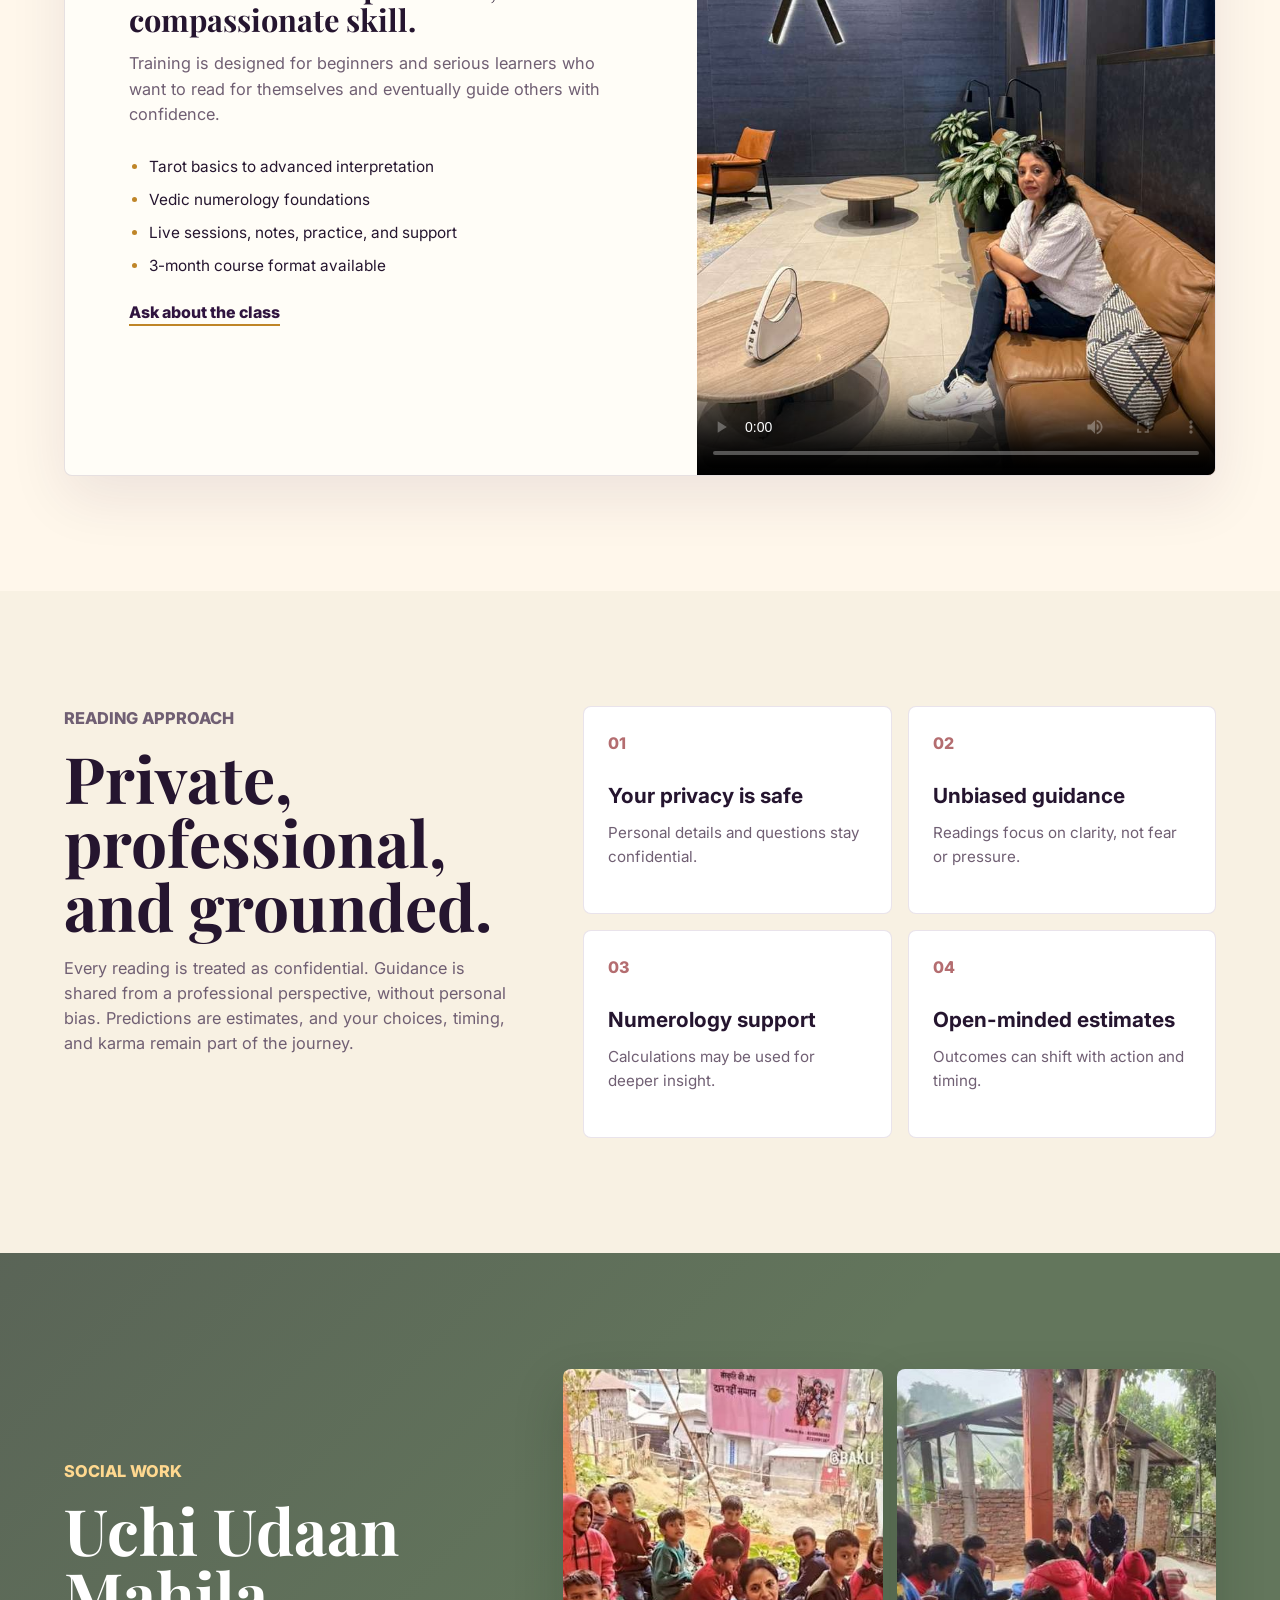
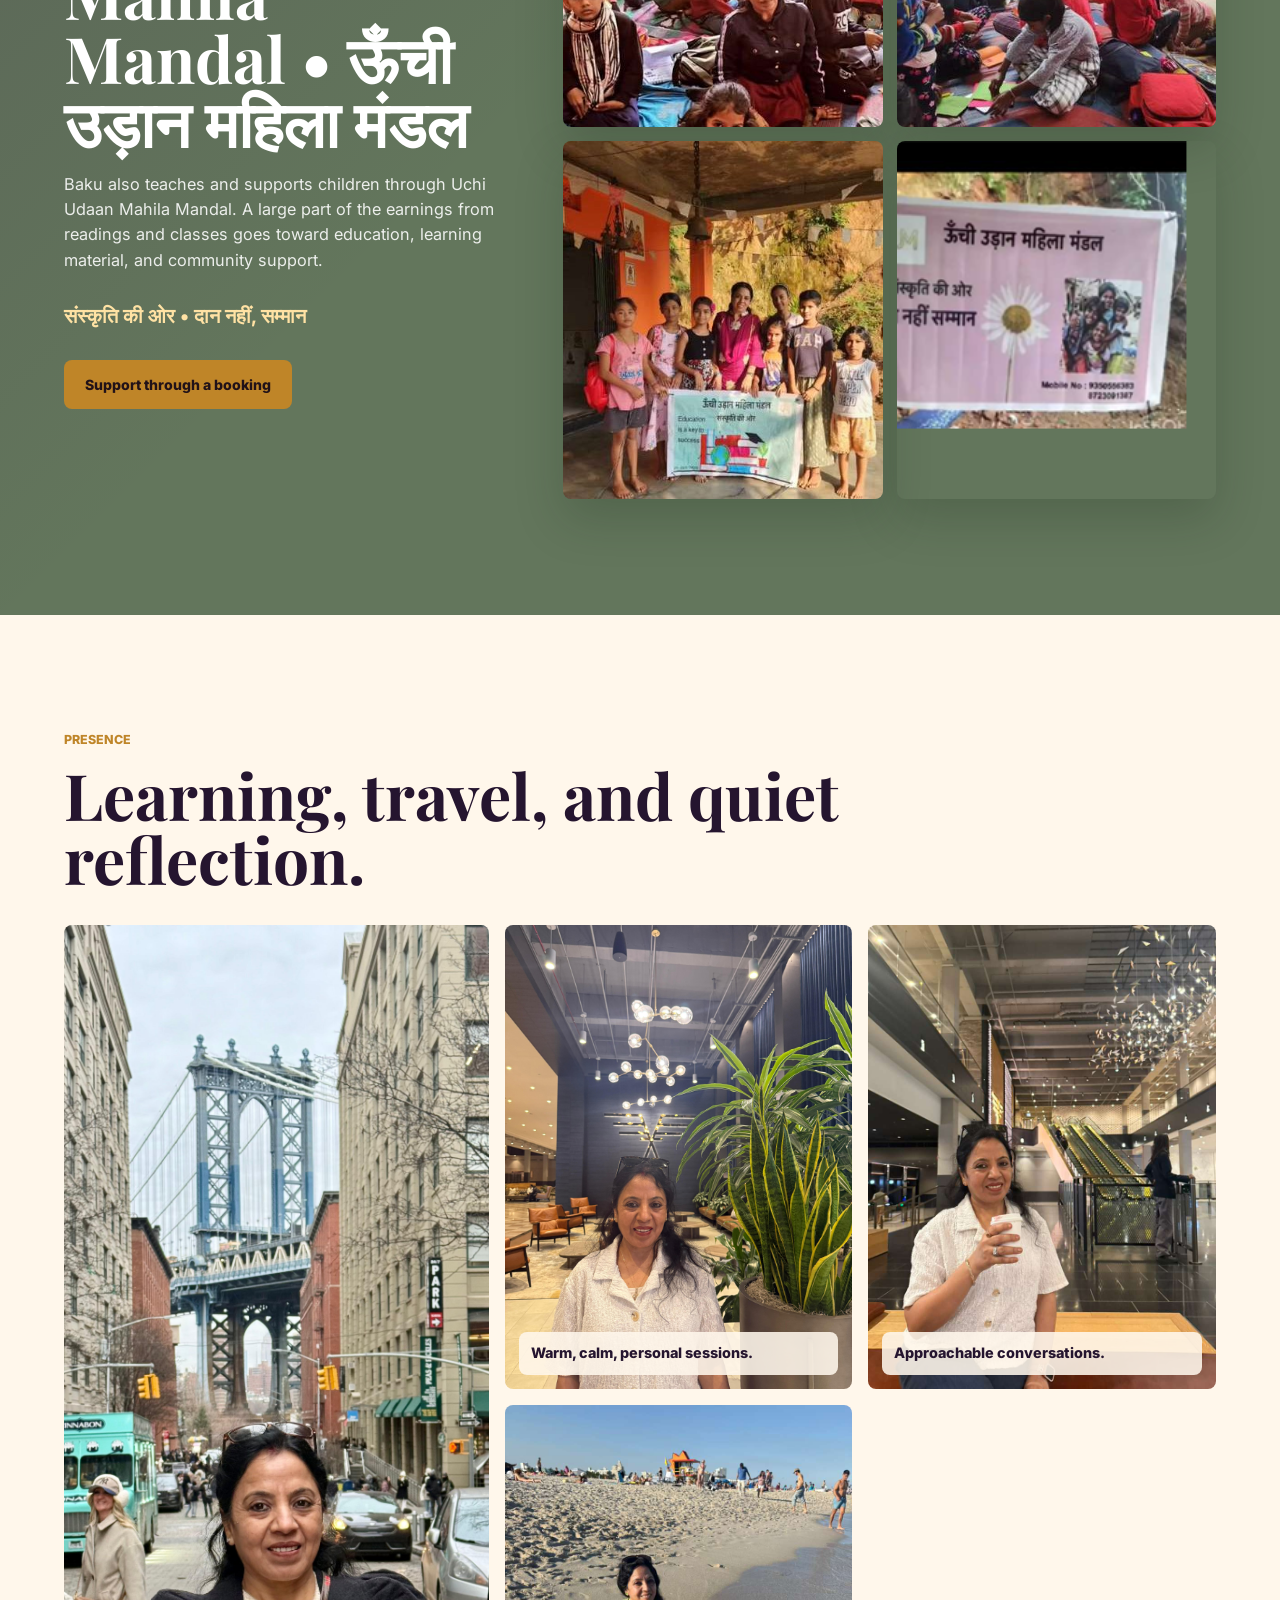
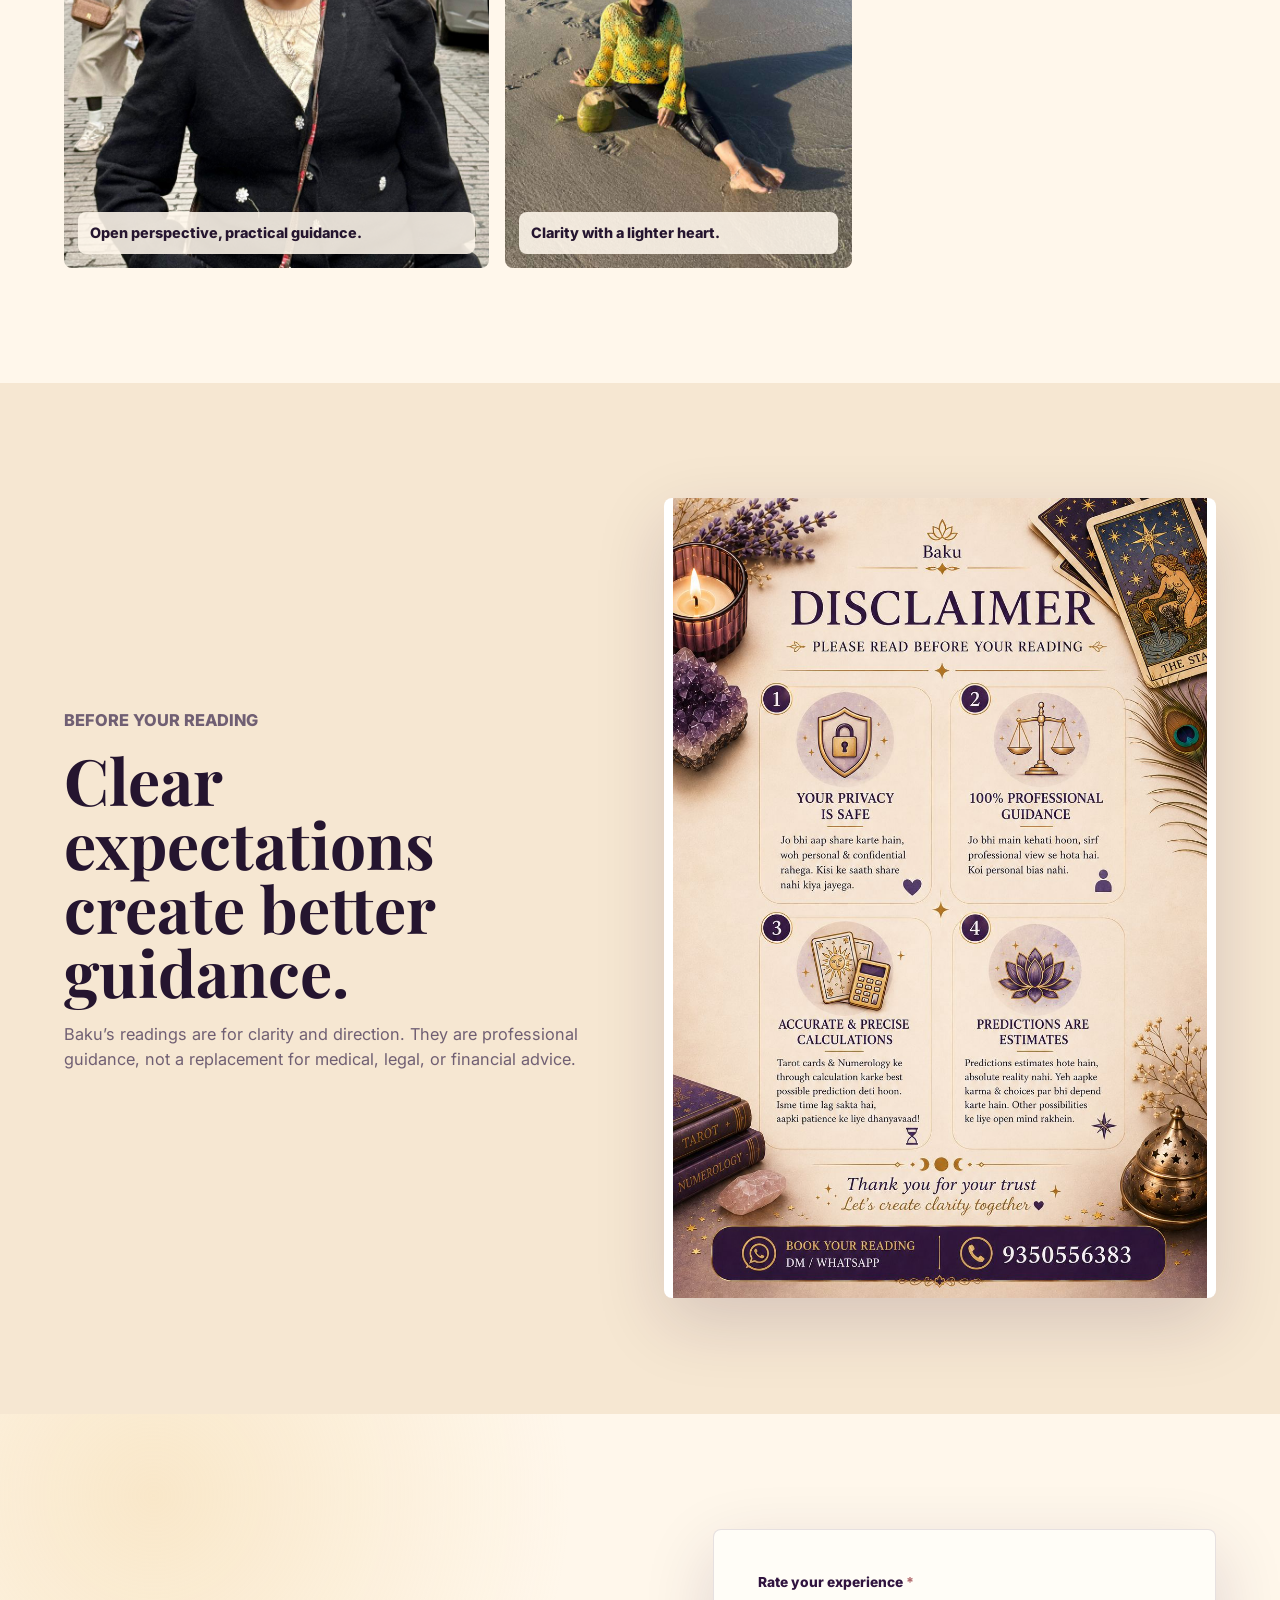
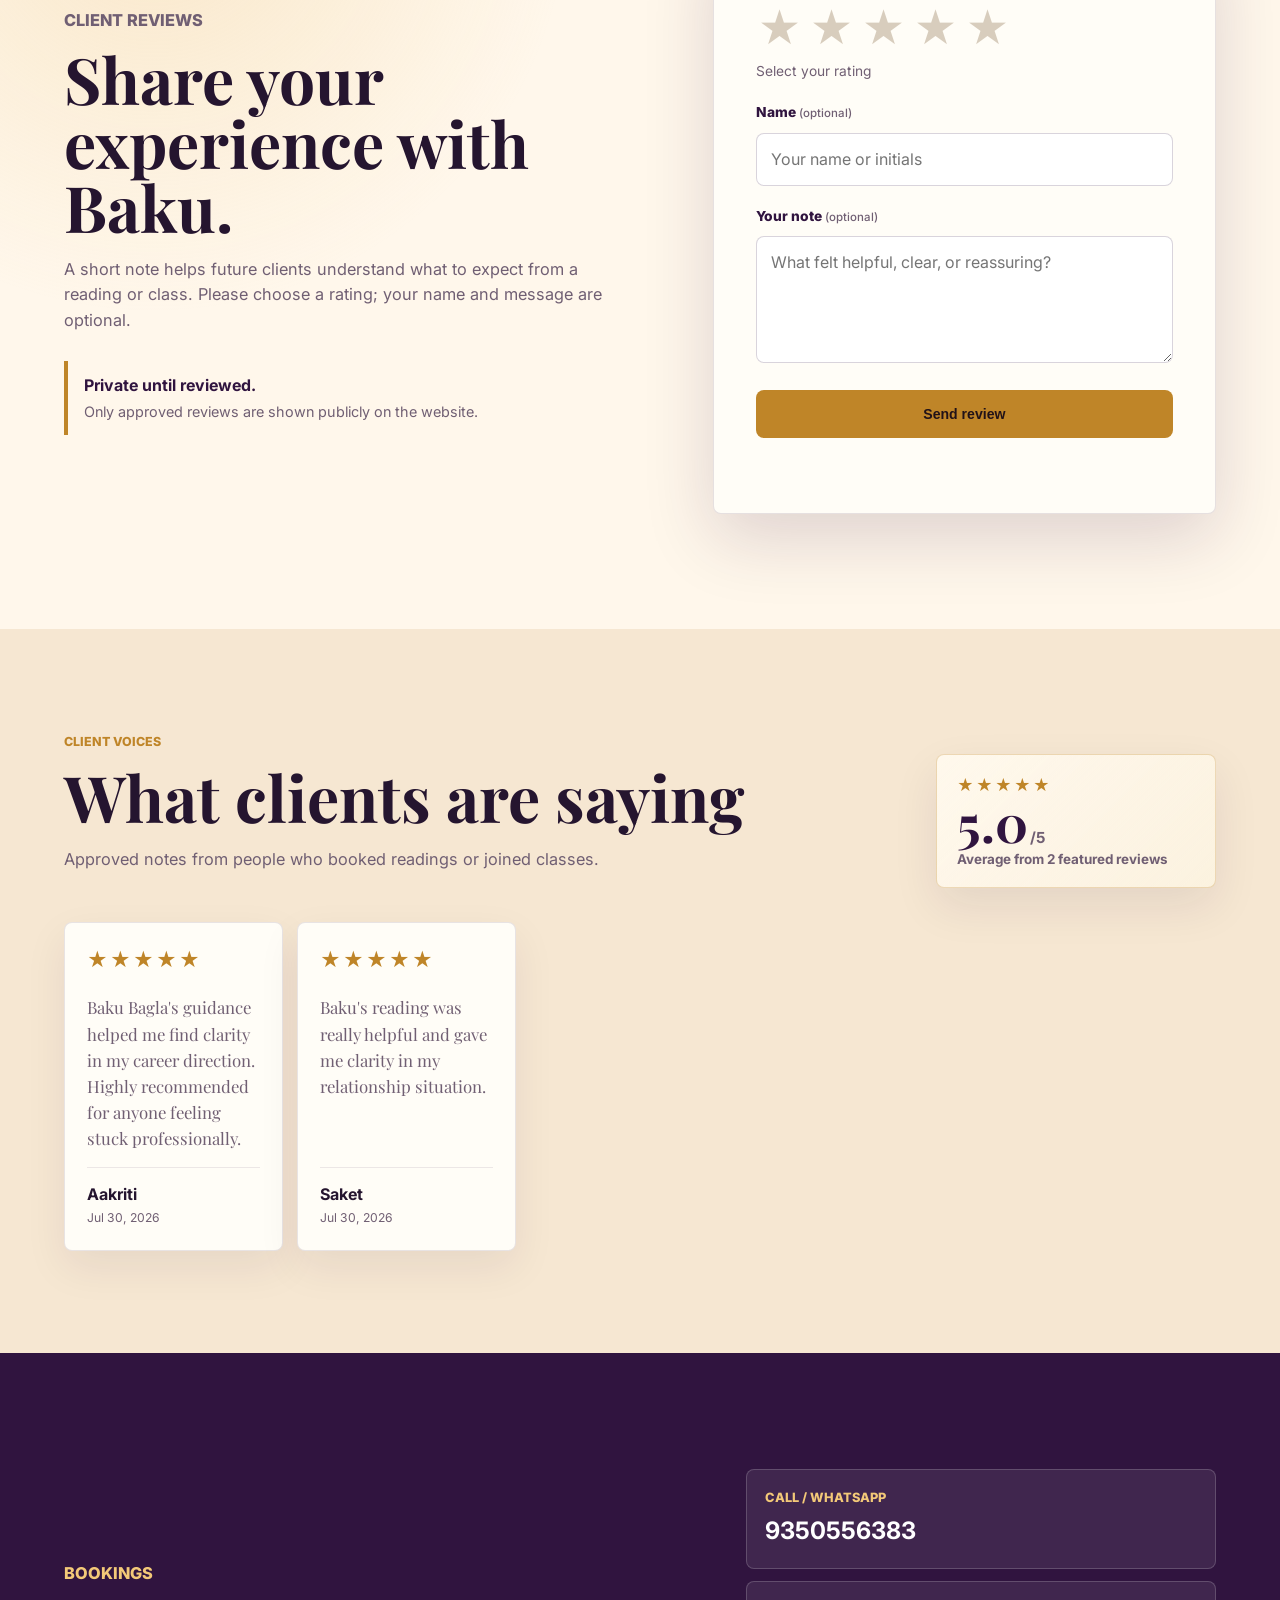
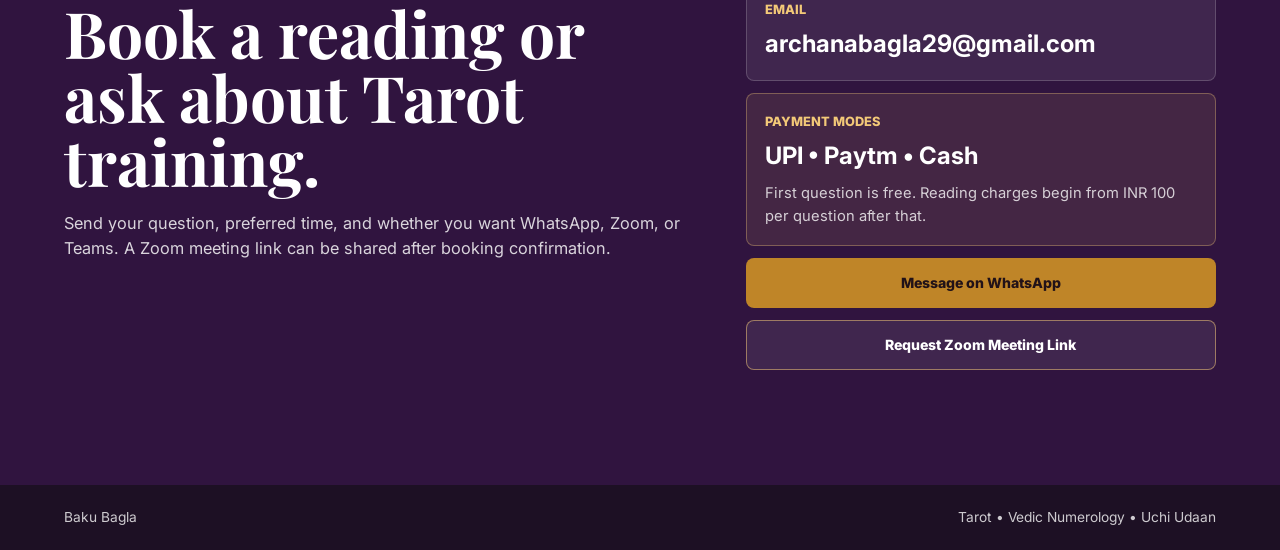
==== commit 74bd85b4: "Show average client rating" ====
--- a/public/index.html
+++ b/public/index.html
@@ -320,10 +320,17 @@
       </section>
 
       <section class="recent-feedback" aria-labelledby="recent-feedback-title">
-        <div class="section-heading">
-          <p class="eyebrow">Client voices</p>
-          <h2 id="recent-feedback-title">What clients are saying</h2>
-          <p>Approved notes from people who booked readings or joined classes.</p>
+        <div class="section-heading feedback-heading">
+          <div>
+            <p class="eyebrow">Client voices</p>
+            <h2 id="recent-feedback-title">What clients are saying</h2>
+            <p>Approved notes from people who booked readings or joined classes.</p>
+          </div>
+          <div class="feedback-summary" data-feedback-summary aria-label="Average rating">
+            <span class="feedback-summary-stars" data-feedback-stars aria-hidden="true">&#9733;&#9733;&#9733;&#9733;&#9733;</span>
+            <strong><span data-feedback-average>5.0</span><small>/5</small></strong>
+            <span data-feedback-count>Loading approved ratings...</span>
+          </div>
         </div>
         <div class="feedback-list" data-feedback-list>
           <p class="feedback-loading">Loading reviews...</p>
--- a/public/styles.css
+++ b/public/styles.css
@@ -844,9 +844,59 @@
   background: var(--paper);
 }
 
-.recent-feedback .section-heading > p:last-child {
+.feedback-heading > div:first-child > p:last-child {
   color: var(--muted);
   font-size: 1.02rem;
+}
+
+.feedback-heading {
+  display: flex;
+  width: 100%;
+  align-items: end;
+  justify-content: space-between;
+  gap: 24px;
+}
+
+.feedback-heading > div:first-child {
+  max-width: 760px;
+}
+
+.feedback-summary {
+  display: grid;
+  min-width: min(280px, 100%);
+  border: 1px solid rgba(191, 133, 40, 0.28);
+  border-radius: var(--radius);
+  padding: 18px 20px;
+  background:
+    linear-gradient(135deg, rgba(255, 248, 236, 0.94), rgba(241, 210, 155, 0.26)),
+    var(--card);
+  box-shadow: 0 18px 46px rgba(48, 20, 63, 0.09);
+}
+
+.feedback-summary-stars {
+  color: var(--gold);
+  font-size: 1rem;
+  letter-spacing: 2px;
+}
+
+.feedback-summary strong {
+  color: var(--plum);
+  font-family: "Playfair Display", Georgia, serif;
+  font-size: clamp(2.1rem, 4vw, 3.2rem);
+  line-height: 1;
+}
+
+.feedback-summary small {
+  margin-left: 2px;
+  color: var(--muted);
+  font-family: "Inter", Arial, sans-serif;
+  font-size: 0.95rem;
+}
+
+.feedback-summary > span:last-child {
+  color: var(--muted);
+  font-size: 0.84rem;
+  font-weight: 700;
 }
 
 .feedback-list {
@@ -1136,6 +1186,15 @@
     grid-template-columns: 1fr;
   }
 
+  .feedback-heading {
+    align-items: stretch;
+    flex-direction: column;
+  }
+
+  .feedback-summary {
+    min-width: 0;
+  }
+
   .portrait-pair img,
   .portrait-pair img:first-child {
     height: 430px;
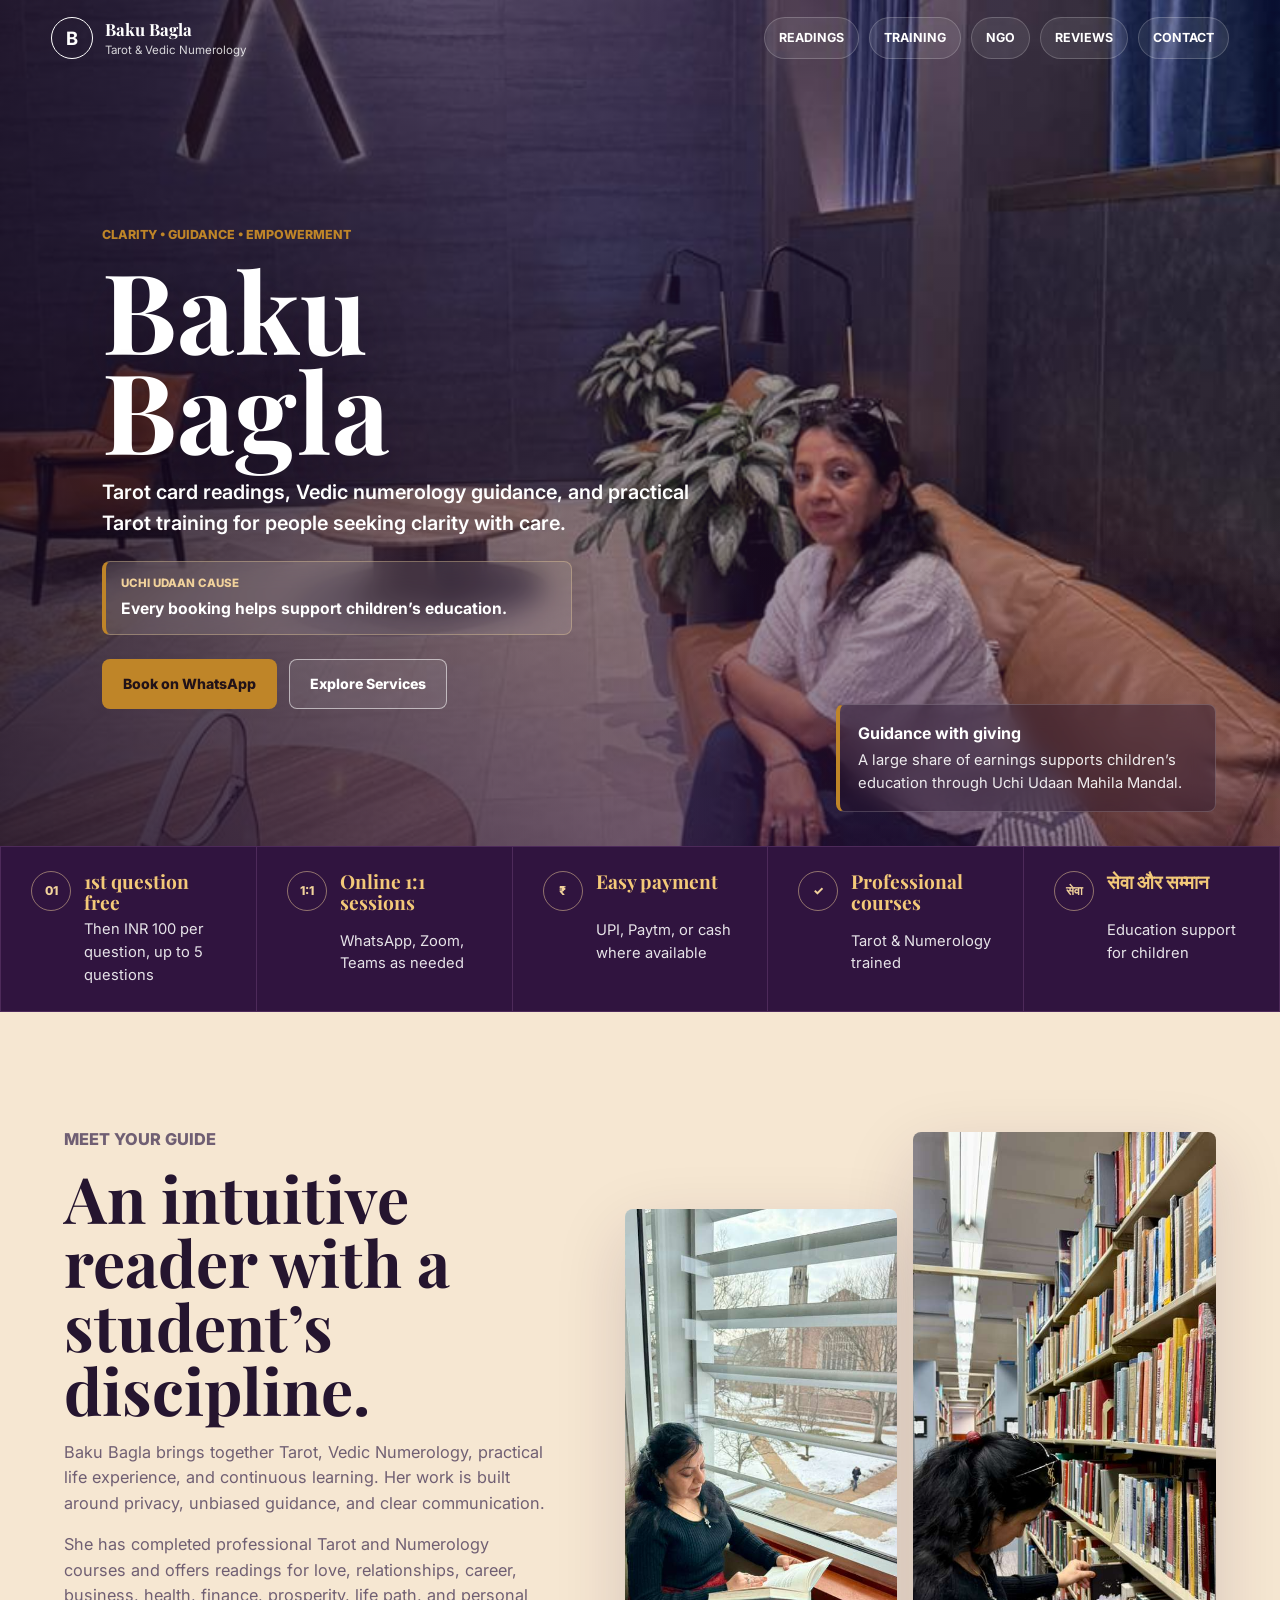
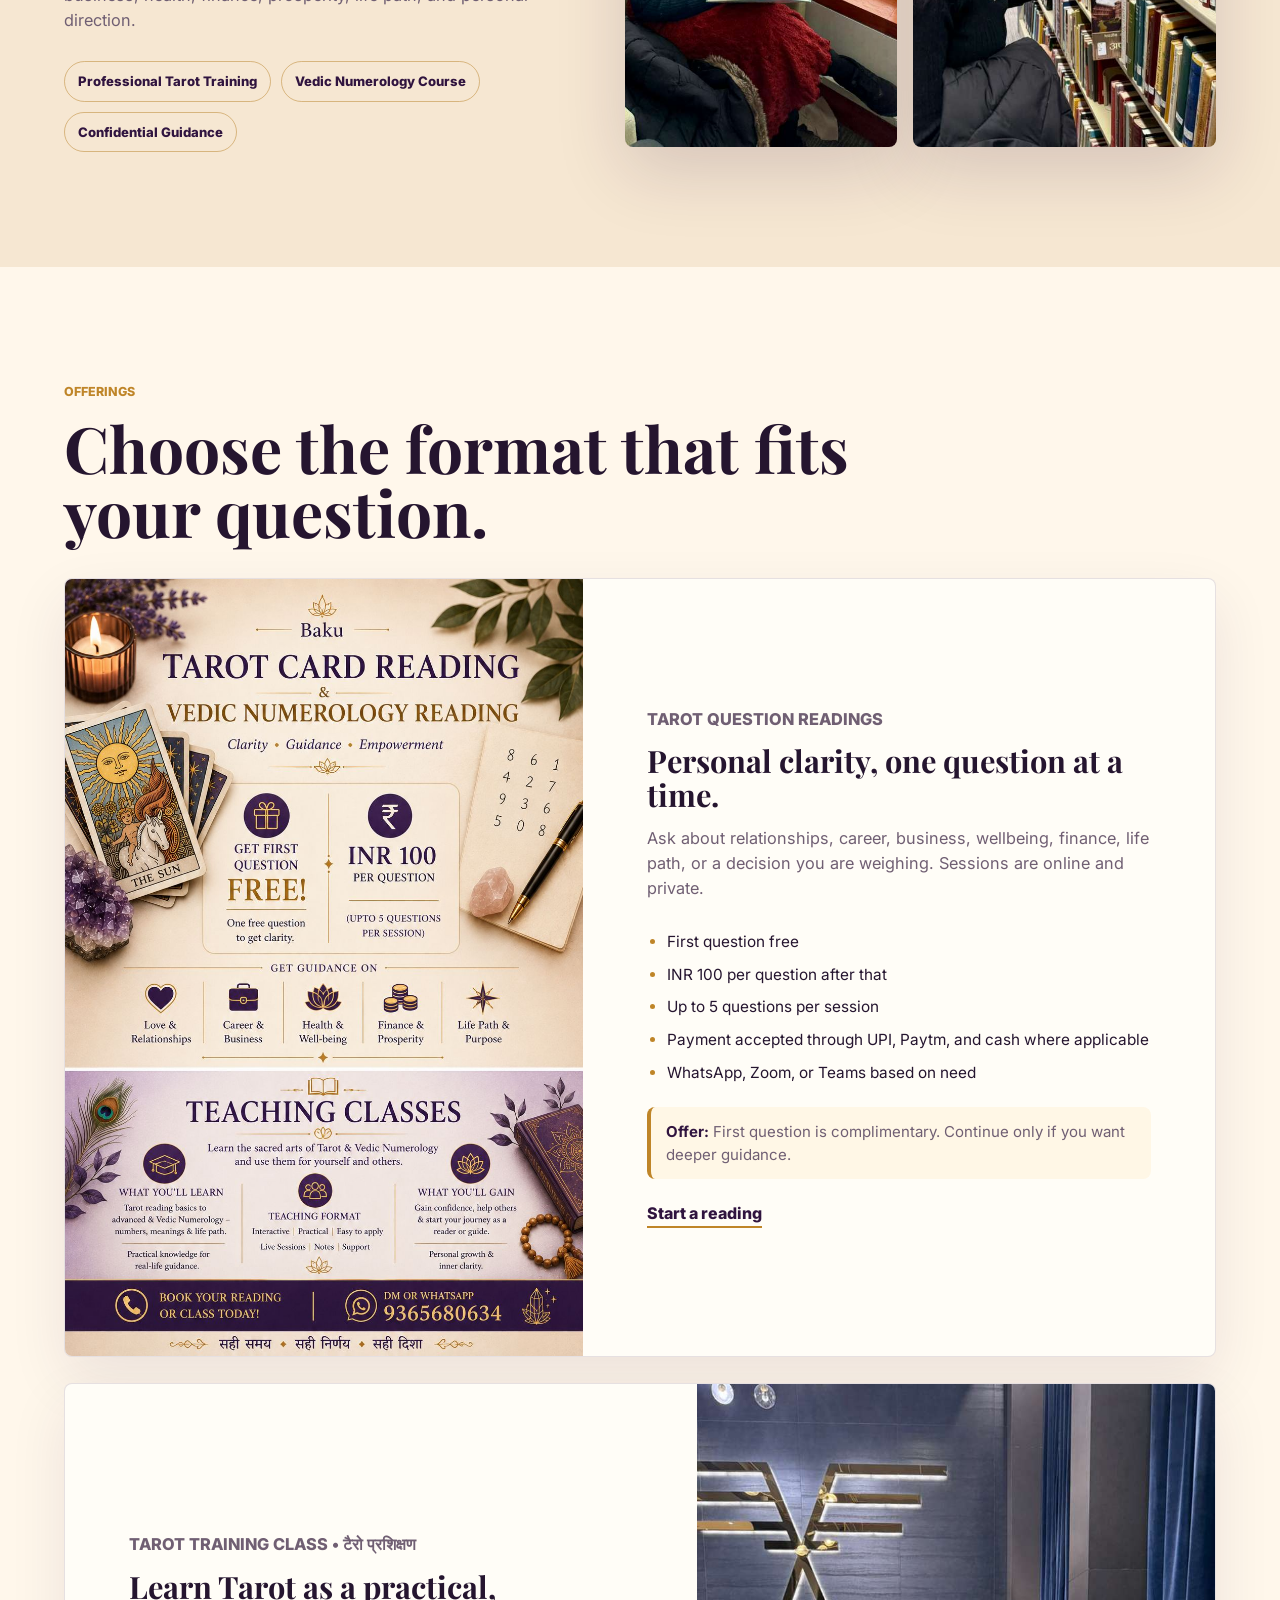
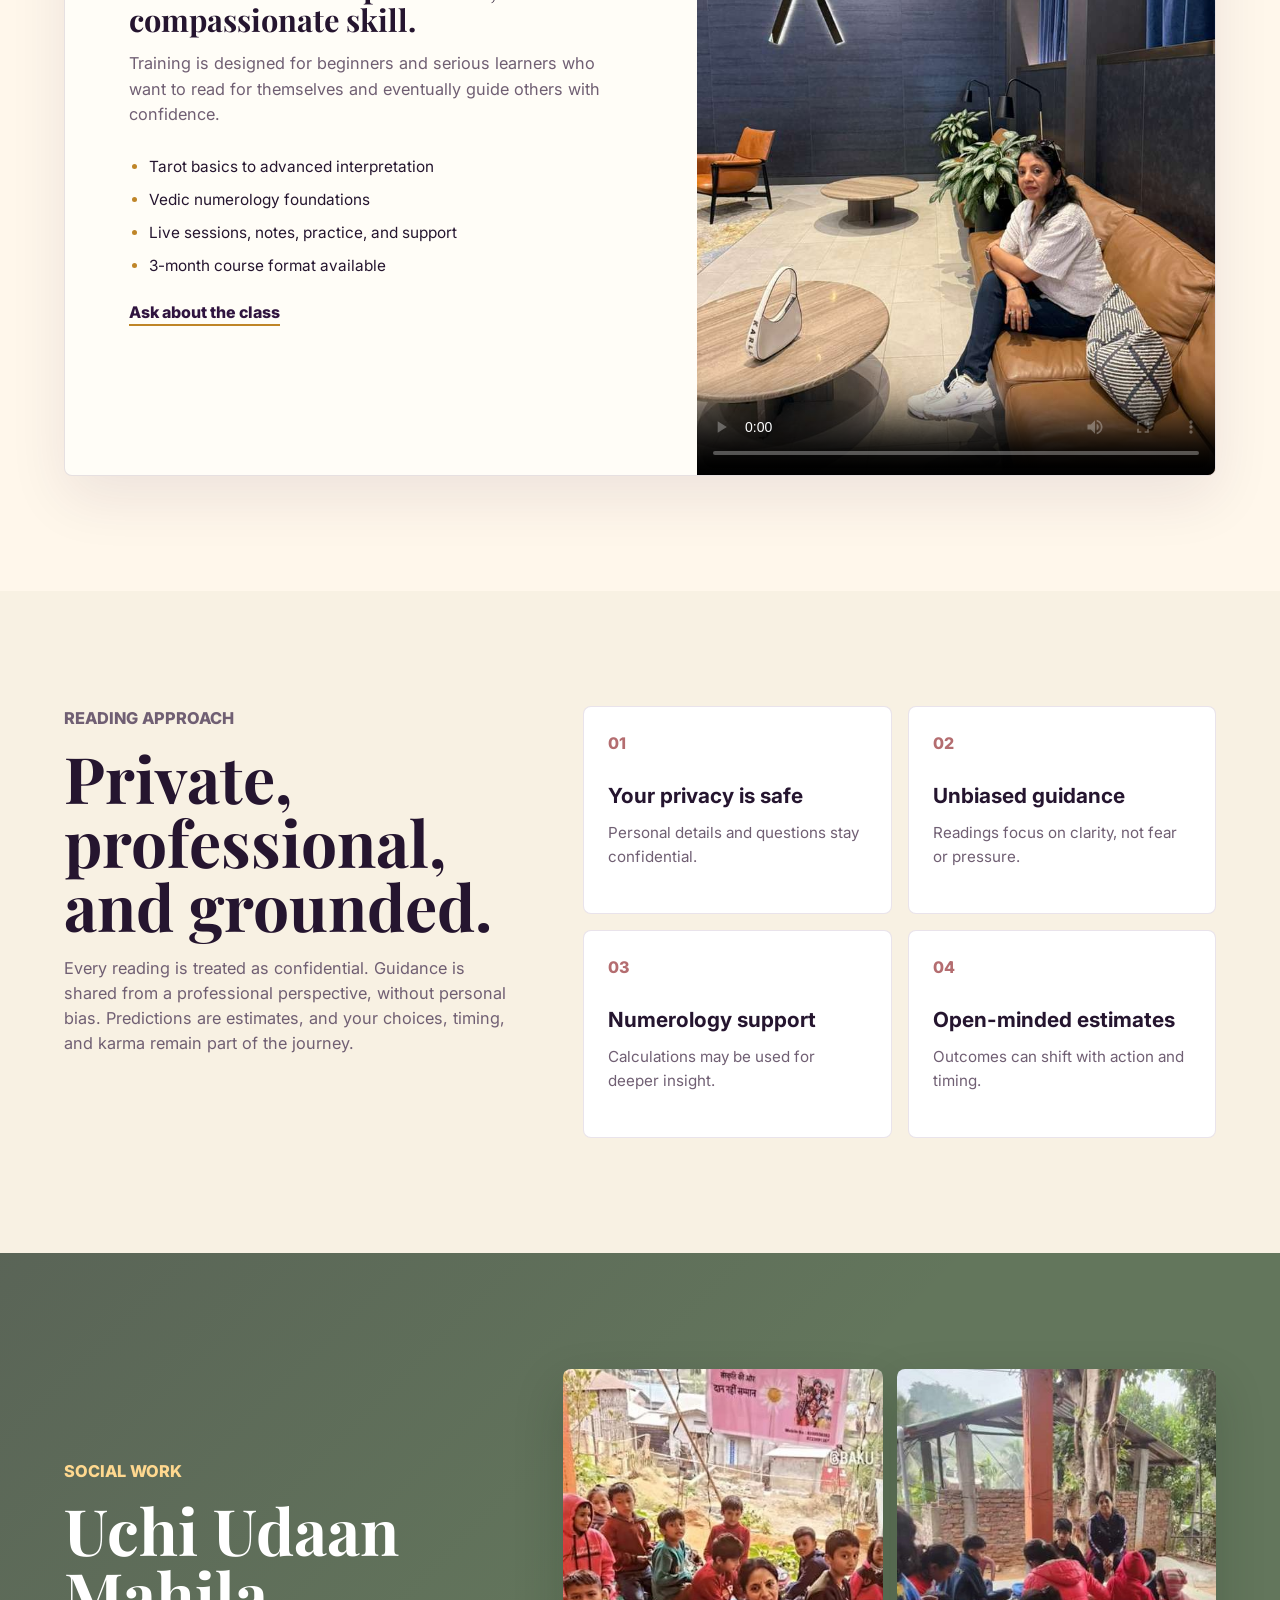
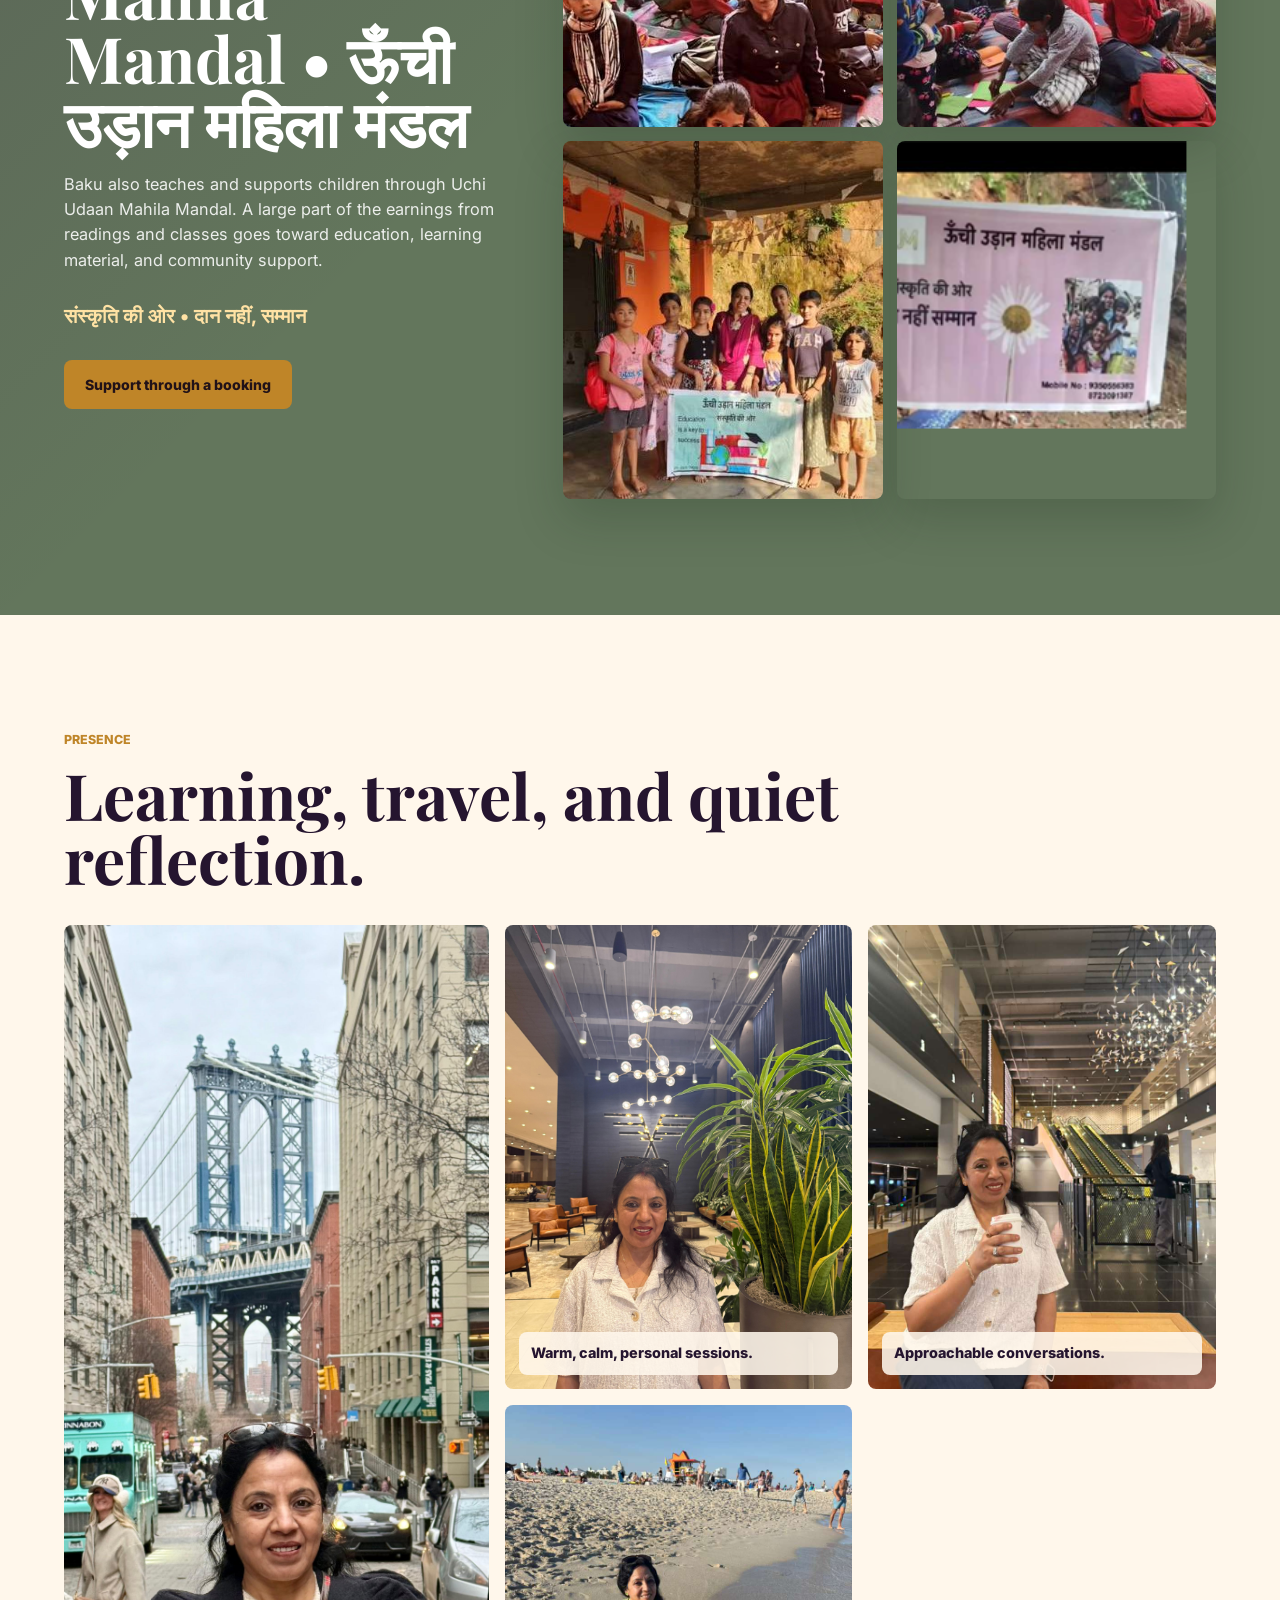
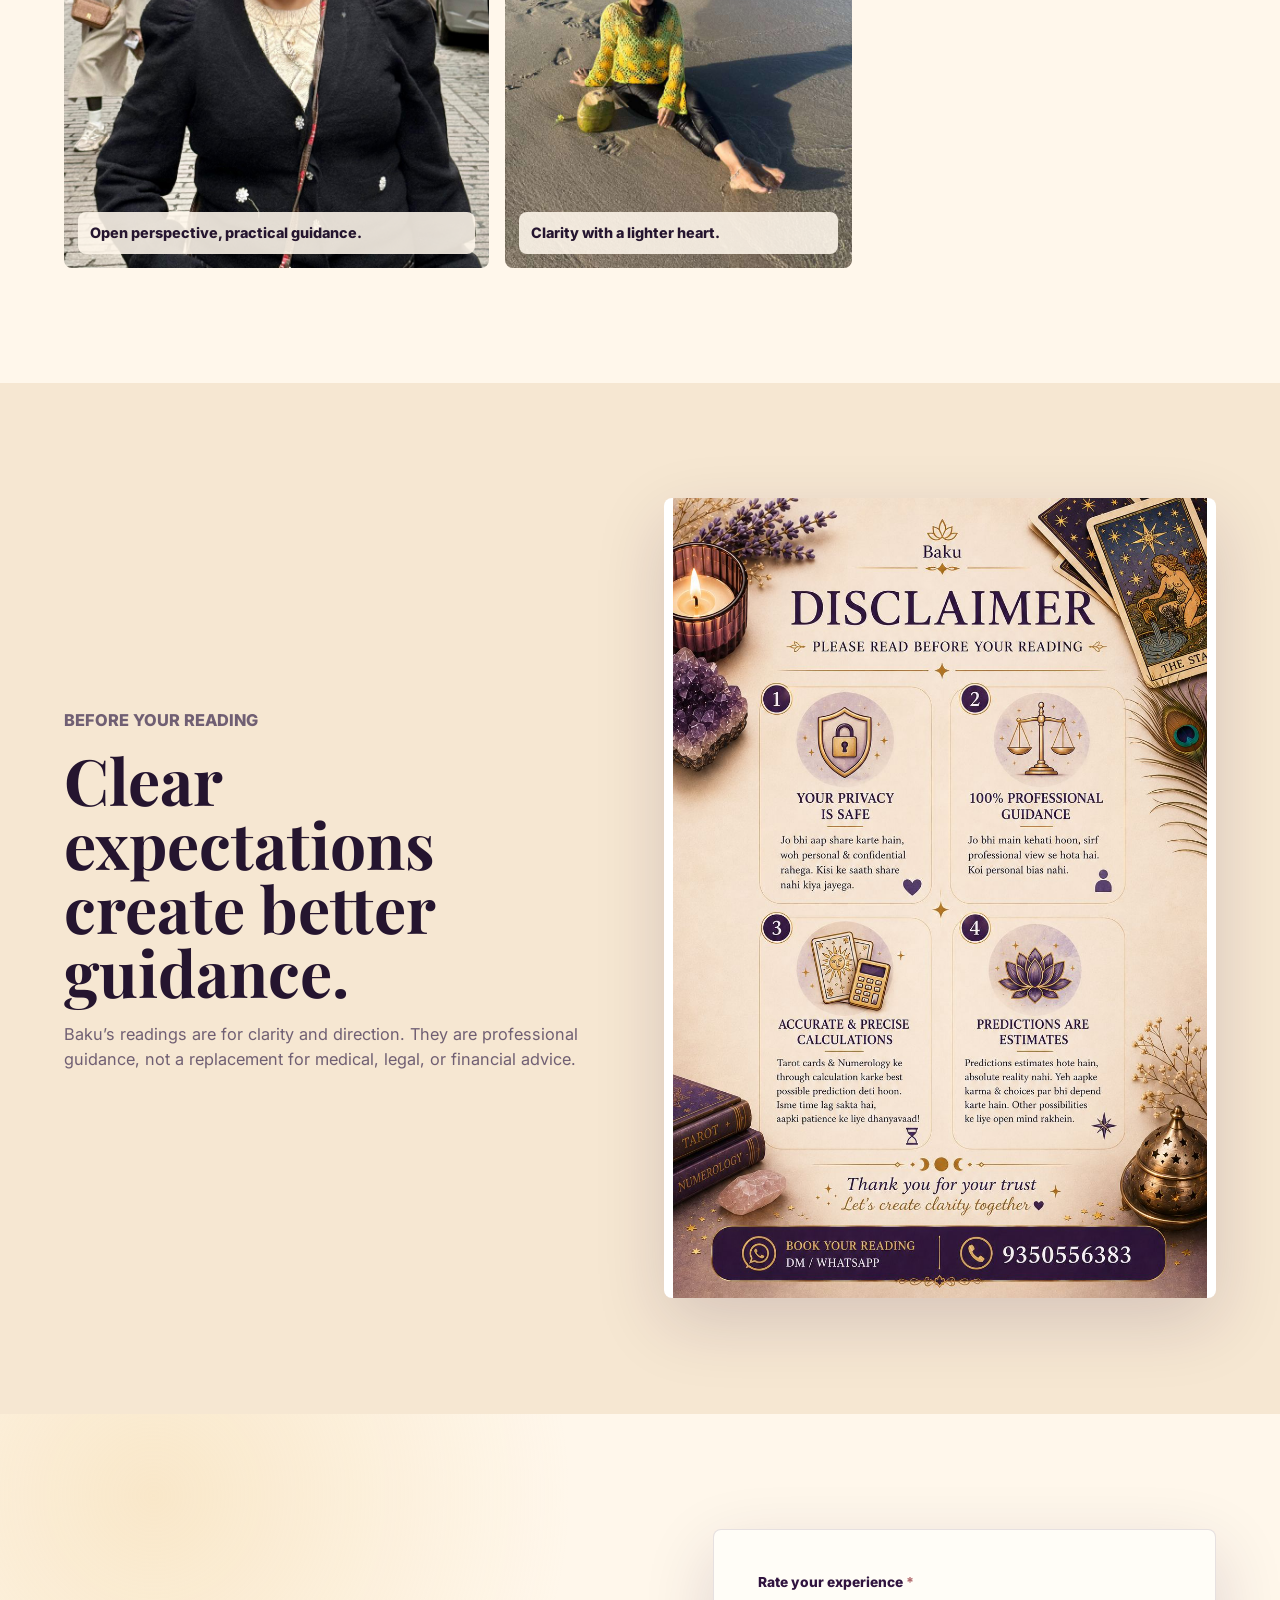
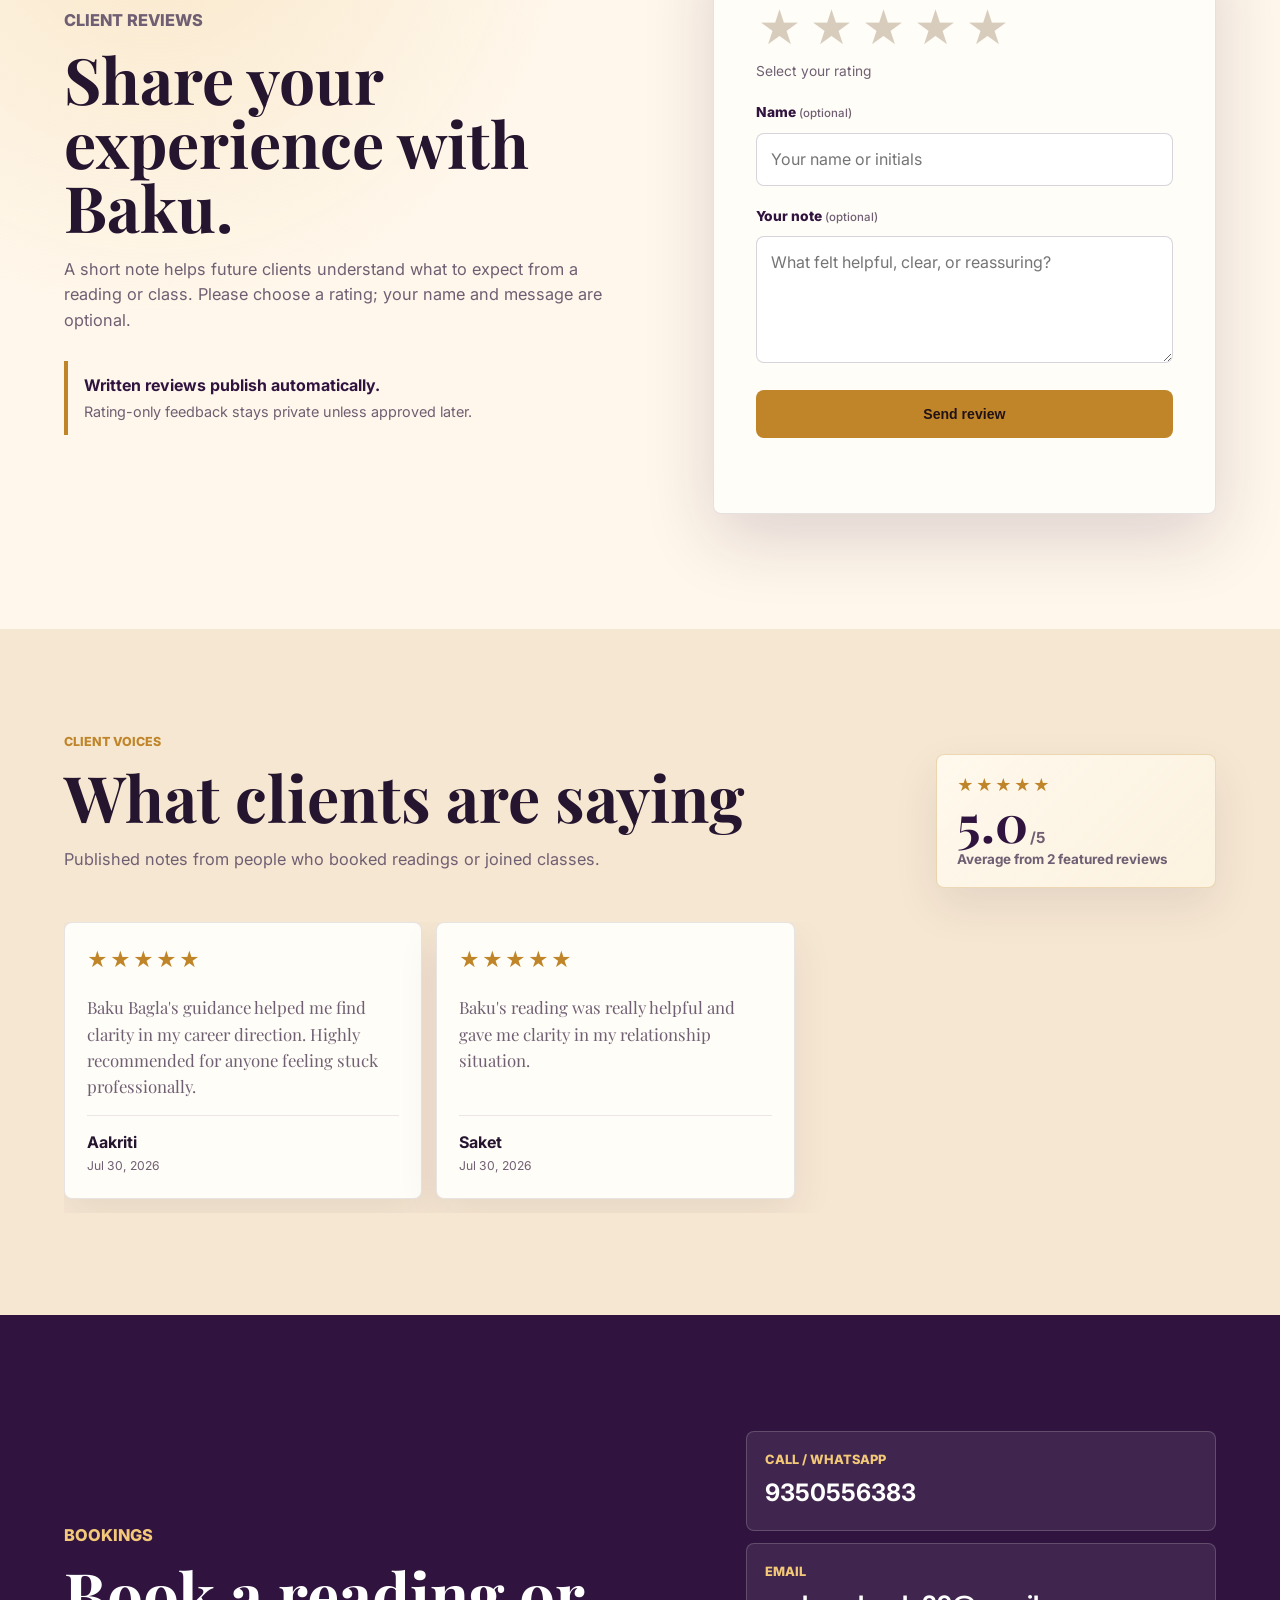
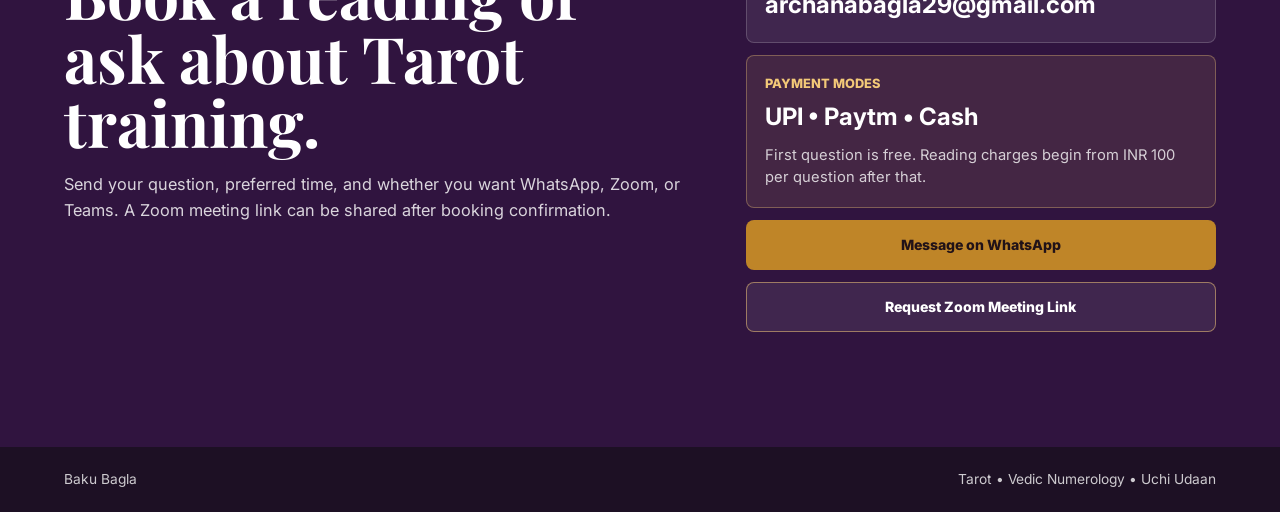
==== commit 538f3220: "Auto-publish written reviews" ====
--- a/public/index.html
+++ b/public/index.html
@@ -289,8 +289,8 @@
             A short note helps future clients understand what to expect from a reading or class. Please choose a rating; your name and message are optional.
           </p>
           <div class="feedback-promise">
-            <strong>Private until reviewed.</strong>
-            <span>Only approved reviews are shown publicly on the website.</span>
+            <strong>Written reviews publish automatically.</strong>
+            <span>Rating-only feedback stays private unless approved later.</span>
           </div>
         </div>
         <form class="feedback-form" data-feedback-form>
@@ -324,12 +324,12 @@
           <div>
             <p class="eyebrow">Client voices</p>
             <h2 id="recent-feedback-title">What clients are saying</h2>
-            <p>Approved notes from people who booked readings or joined classes.</p>
+            <p>Published notes from people who booked readings or joined classes.</p>
           </div>
           <div class="feedback-summary" data-feedback-summary aria-label="Average rating">
             <span class="feedback-summary-stars" data-feedback-stars aria-hidden="true">&#9733;&#9733;&#9733;&#9733;&#9733;</span>
             <strong><span data-feedback-average>5.0</span><small>/5</small></strong>
-            <span data-feedback-count>Loading approved ratings...</span>
+            <span data-feedback-count>Loading published ratings...</span>
           </div>
         </div>
         <div class="feedback-list" data-feedback-list>
--- a/public/styles.css
+++ b/public/styles.css
@@ -900,13 +900,33 @@
 }
 
 .feedback-list {
-  display: grid;
-  grid-template-columns: repeat(5, minmax(0, 1fr));
+  display: flex;
   gap: 14px;
+  overflow-x: auto;
+  padding-bottom: 14px;
+  scroll-padding-inline: clamp(18px, 5vw, 72px);
+  scroll-snap-type: x mandatory;
+  scrollbar-color: rgba(191, 133, 40, 0.62) rgba(48, 20, 63, 0.08);
+  scrollbar-width: thin;
+}
+
+.feedback-list::-webkit-scrollbar {
+  height: 10px;
+}
+
+.feedback-list::-webkit-scrollbar-track {
+  border-radius: 999px;
+  background: rgba(48, 20, 63, 0.08);
+}
+
+.feedback-list::-webkit-scrollbar-thumb {
+  border-radius: 999px;
+  background: rgba(191, 133, 40, 0.62);
 }
 
 .feedback-card {
   display: flex;
+  flex: 0 0 clamp(280px, 28vw, 370px);
   min-height: 230px;
   flex-direction: column;
   border: 1px solid rgba(48, 20, 63, 0.11);
@@ -914,6 +934,7 @@
   padding: 22px;
   background: var(--card);
   box-shadow: 0 16px 42px rgba(48, 20, 63, 0.08);
+  scroll-snap-align: start;
 }
 
 .feedback-card-stars {
@@ -1195,6 +1216,16 @@
     min-width: 0;
   }
 
+  .feedback-list {
+    margin-inline: -18px;
+    padding-inline: 18px;
+    scroll-padding-inline: 18px;
+  }
+
+  .feedback-card {
+    flex-basis: min(330px, calc(100vw - 52px));
+  }
+
   .portrait-pair img,
   .portrait-pair img:first-child {
     height: 430px;
